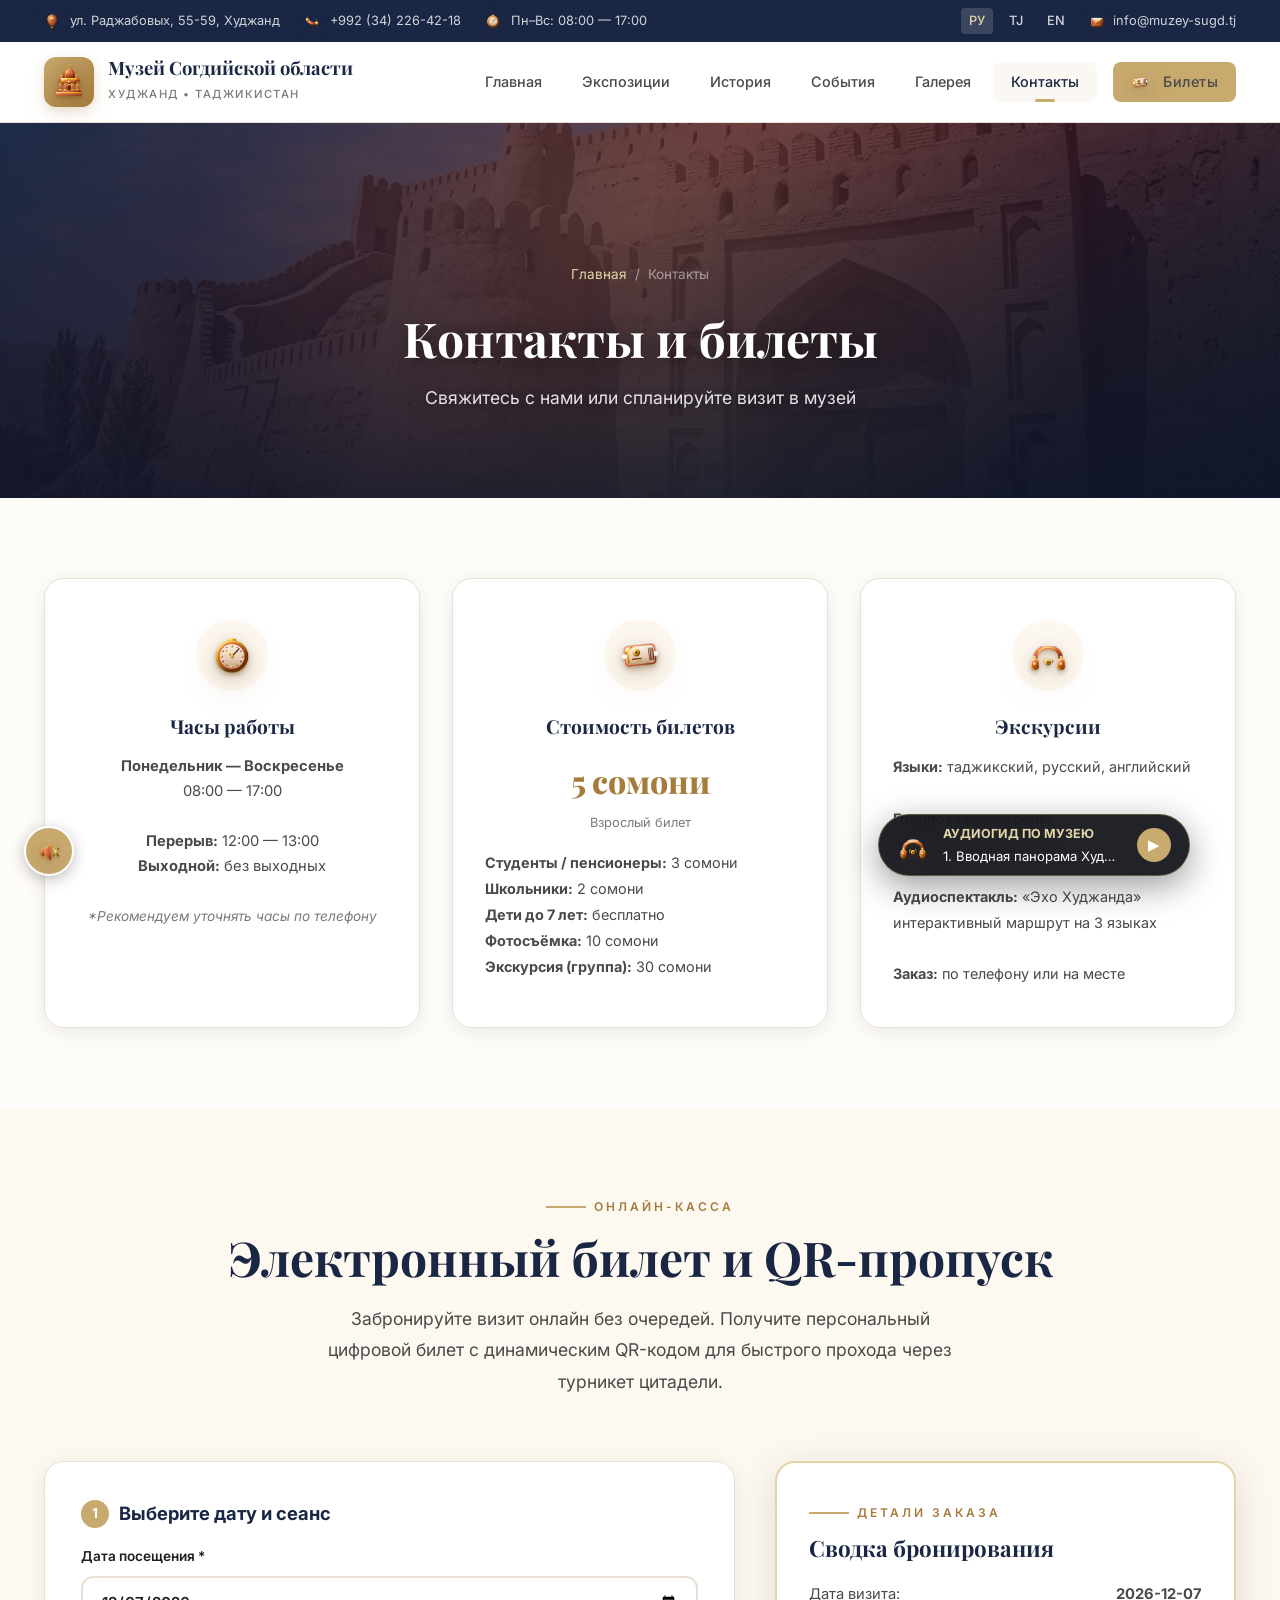
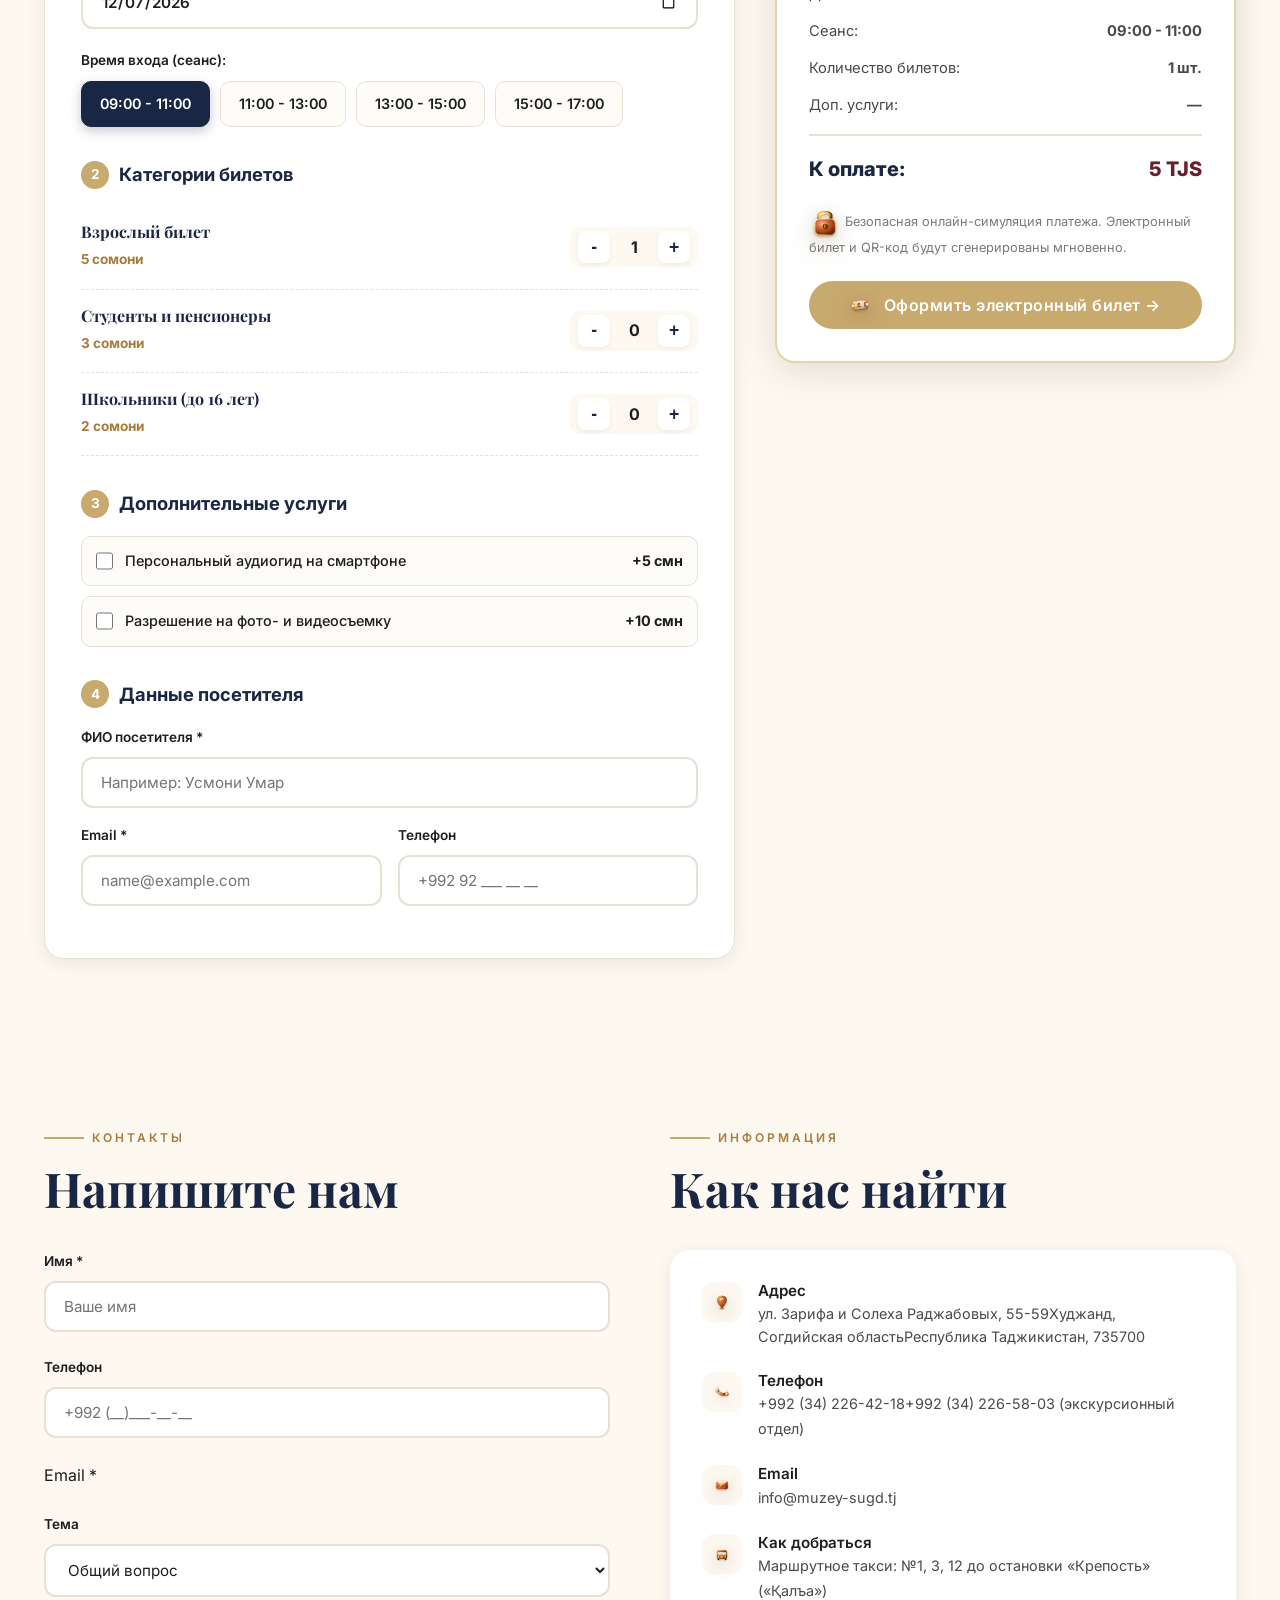
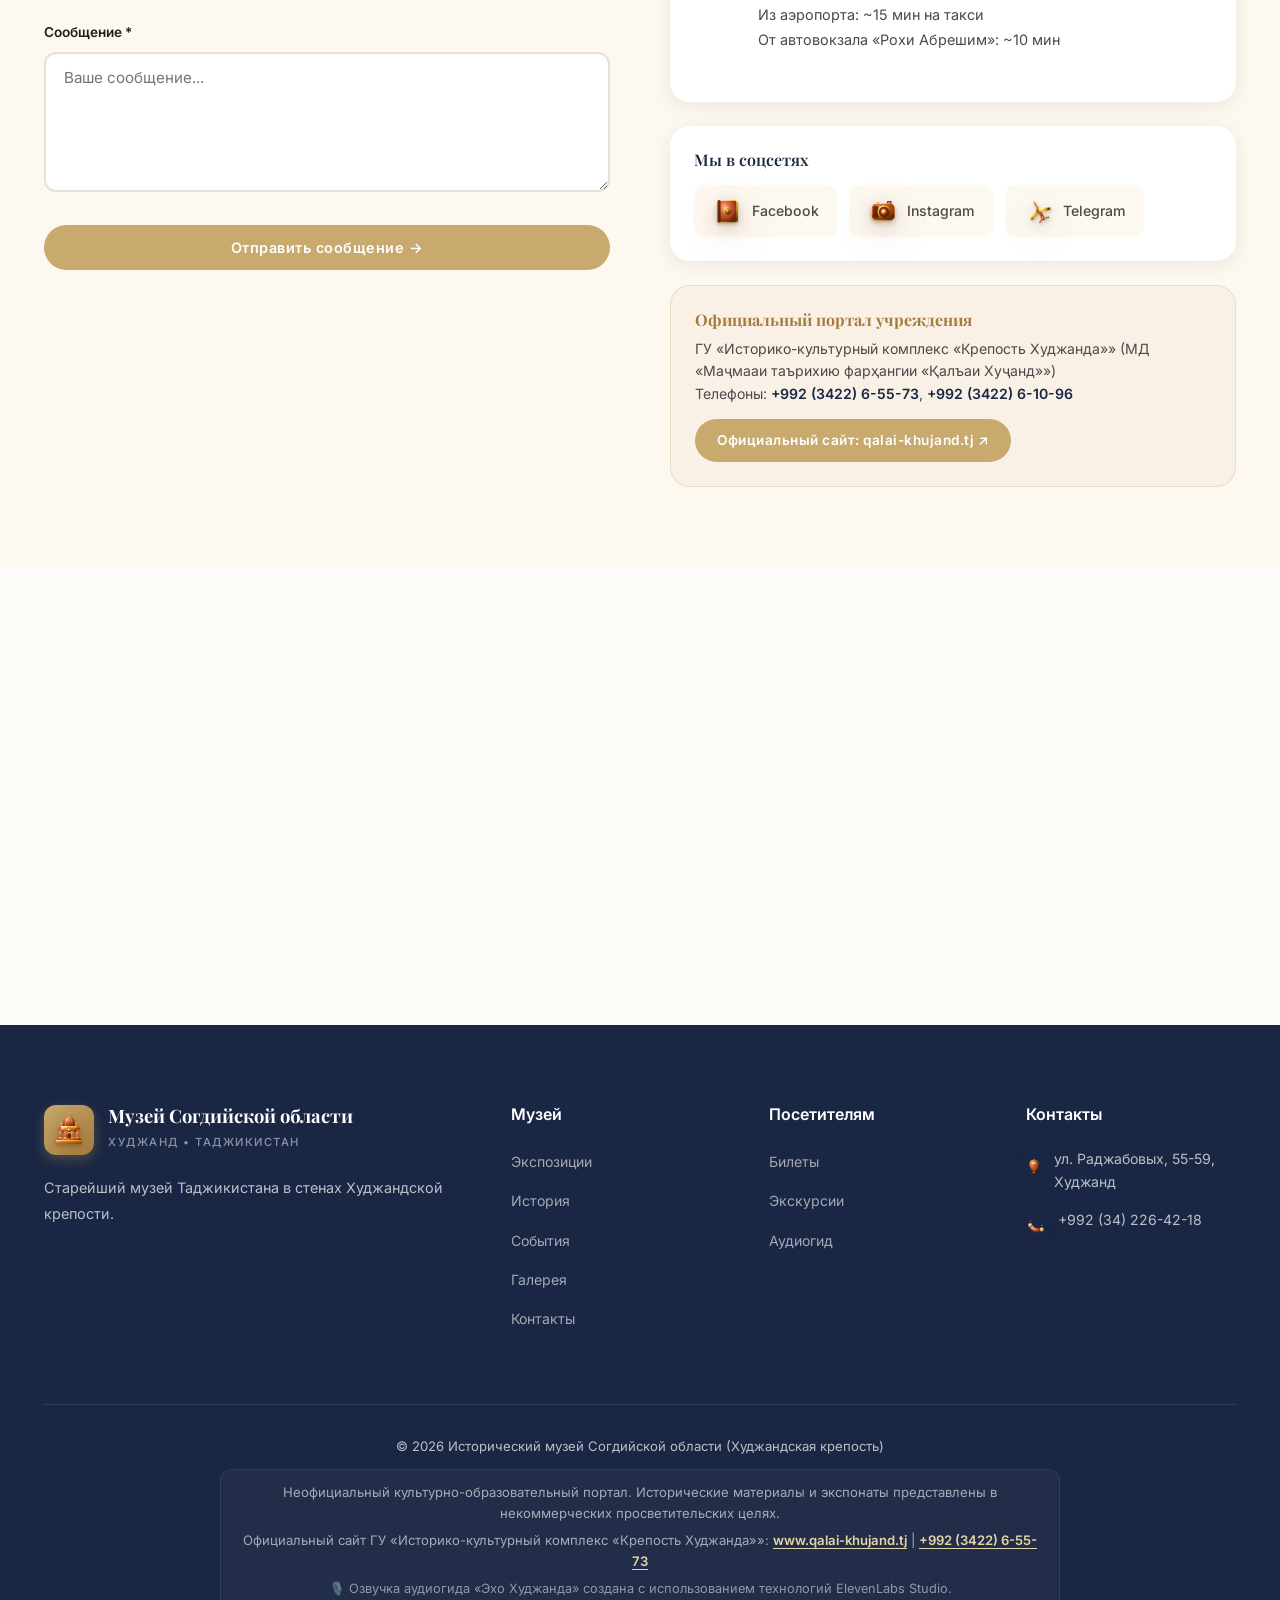
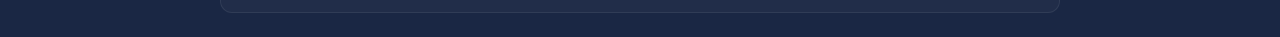
==== pages/contacts.html @ 47278e6c "feat: optimize mobile performance (LCP/INP/CLS), complete technical SEO checklist, and configure cac" ====
<!DOCTYPE html>

<html lang="ru">
<head>
<meta charset="utf-8"/>
<meta content="width=device-width, initial-scale=1.0" name="viewport"/>
<title>Контакты, режим работы и билеты — Исторический музей в Худжанде</title>
<meta content="Адрес (ул. Раджабовых, 55-59), график работы (ежедневно 08:00–17:00), стоимость входных билетов от 5 сомони и онлайн-бронирование экскурсий в Исторический музей в Худжанде." name="description"/>
<meta name="robots" content="index, follow, max-image-preview:large, max-snippet:-1, max-video-preview:-1"/>
<meta name="theme-color" content="#1A2744"/>

<!-- Canonical & Language -->
<link rel="canonical" href="https://khujand-museum.com/pages/contacts.html"/>
<link rel="alternate" hreflang="x-default" href="https://khujand-museum.com/pages/contacts.html"/>
<link rel="alternate" hreflang="ru" href="https://khujand-museum.com/pages/contacts.html"/>

<!-- Open Graph / Facebook -->
<meta property="og:type" content="article"/>
<meta property="og:site_name" content="Исторический музей Согдийской области"/>
<meta property="og:title" content="Контакты и билеты — Музей в Худжанде"/>
<meta property="og:description" content="Адрес, режим работы и покупка билетов в Исторический музей Согдийской области."/>
<meta property="og:url" content="https://khujand-museum.com/pages/contacts.html"/>
<meta property="og:image" content="https://khujand-museum.com/images/fortress/museum-entrance-facade.webp"/>
<meta property="og:locale" content="ru_RU"/>

<!-- Twitter Card -->
<meta name="twitter:card" content="summary_large_image"/>
<meta name="twitter:title" content="Контакты и билеты — Музей в Худжанде"/>
<meta name="twitter:description" content="Адрес, режим работы и покупка билетов в Исторический музей Согдийской области."/>
<meta name="twitter:image" content="https://khujand-museum.com/images/fortress/museum-entrance-facade.webp"/>

<!-- Favicon & Styles -->
<link href="../favicon.png" rel="icon" type="image/png"/>
<link rel="preconnect" href="https://fonts.googleapis.com"/>
<link crossorigin="" href="https://fonts.gstatic.com" rel="preconnect"/>
<link rel="stylesheet" href="https://fonts.googleapis.com/css2?family=Playfair+Display:ital,wght@0,400;0,600;0,700;0,800;1,400&family=Inter:wght@300;400;500;600;700&family=Noto+Serif:ital,wght@0,400;0,700;1,400&display=swap"/>
<link href="../css/style.css?v=2.3" rel="stylesheet"/>
</head>
<body data-page="contacts">
<div id="preloader">
<div class="preloader-spinner"><img src="../images/icons/icon-museum-3d.webp" class="clay-icon-3d" alt="Музей" width="48" height="48"></div>
</div>
<!-- ===== TOP BAR ===== -->
<div class="top-bar">
<div class="container">
<div class="top-bar-left">
<span><img src="../images/icons/icon-pin-3d.webp" class="clay-icon-3d" alt="Адрес" width="16" height="16"> <span data-i18n="top.address">ул. Раджабовых, 55-59, Худжанд</span></span>
<span><img src="../images/icons/icon-phone-3d.webp" class="clay-icon-3d" alt="Телефон" width="16" height="16"> <a href="tel:+992342264218"><span data-i18n="top.phone">+992 (34) 226-42-18</span></a></span>
<span><img src="../images/icons/icon-clock-3d.webp" class="clay-icon-3d" alt="Режим работы" width="16" height="16"> <span data-i18n="top.hours">Пн–Вс: 08:00 — 17:00</span></span>
</div>
<div class="top-bar-right">
<div class="lang-switch">
<a class="active" data-lang="ru" href="#">РУ</a>
<a data-lang="tj" href="#">TJ</a>
<a data-lang="en" href="#">EN</a>
</div>
<a href="mailto:info@muzey-sugd.tj"><img src="../images/icons/icon-email-3d.webp" class="clay-icon-3d" alt="Email" width="16" height="16"> <span data-i18n="top.email">info@muzey-sugd.tj</span></a>
</div>
</div>
</div>
<!-- ===== HEADER ===== -->
<header class="header" id="header">
<div class="container">
<a class="logo" href="../index.html">
<div class="logo-icon"><img src="../images/icons/icon-museum-3d.webp" class="clay-icon-3d" alt="Музей" width="36" height="36"></div>
<div class="logo-text">
<h2 data-i18n="logo.title">Музей Согдийской области</h2>
<span data-i18n="logo.sub">Худжанд • Таджикистан</span>
</div>
</a>
<nav class="nav-links" id="navLinks">
<a data-i18n="nav.home" href="../index.html">Главная</a>
<a data-i18n="nav.expositions" href="expositions.html">Экспозиции</a>
<a data-i18n="nav.history" href="history.html">История</a>
<a data-i18n="nav.events" href="events.html">События</a>
<a data-i18n="nav.gallery" href="gallery.html">Галерея</a>
<a class="active" data-i18n="nav.contacts" href="contacts.html">Контакты</a>
<a class="btn btn-primary nav-ticket" href="#ticket-booking"><img src="../images/icons/icon-ticket-3d.webp" class="clay-icon-3d" alt="Билеты" width="18" height="18"> <span data-i18n="nav.tickets">Билеты</span></a>
</nav>
<button aria-label="Меню" class="hamburger" id="hamburger">
<span></span>
<span></span>
<span></span>
</button>
</div>
</header>
<!-- PAGE HERO -->
<section class="page-hero">
<div class="container">
<div class="breadcrumbs">
<a data-i18n="nav.home" href="../index.html">Главная</a>
<span>/</span>
<span data-i18n="nav.contacts">Контакты</span>
</div>
<h1 data-i18n="page.contacts_title">Контакты и билеты</h1>
<p data-i18n="page.contacts_sub">Свяжитесь с нами или спланируйте визит в музей</p>
</div>
</section>
<!-- VISIT INFO -->
<section class="visit" style="padding: 80px 0;">
<div class="container">
<div class="visit-grid" style="margin-top: 0;">
<div class="visit-card reveal">
<div class="visit-card-icon"><img src="../images/icons/icon-clock-3d.webp" class="clay-icon-3d" alt="Часы работы" width="40" height="40"></div>
<h3 data-i18n="contacts.hours_title">Часы работы</h3>
<p>
<strong data-i18n="common.days_mon_sun">Понедельник — Воскресенье</strong><br/>
          08:00 — 17:00<br/><br/>
<strong data-i18n="common.break_label">Перерыв:</strong> 12:00 — 13:00<br/>
<strong data-i18n="common.dayoff_label">Выходной:</strong> без выходных<br/><br/>
<em data-i18n="contacts.note_call" style="color: var(--text-light); font-size: 0.85rem;">*Рекомендуем уточнять часы по телефону</em>
</p>
</div>
<div class="visit-card reveal">
<div class="visit-card-icon"><img src="../images/icons/icon-ticket-3d.webp" class="clay-icon-3d" alt="Билеты" width="40" height="40"></div>
<h3 data-i18n="contacts.tickets_title">Стоимость билетов</h3>
<div class="price" data-i18n="common.price_5tjs">5 сомони</div>
<p class="price-note" data-i18n="common.adult_ticket">Взрослый билет</p>
<p style="margin-top: 16px; text-align: left; font-size: 0.9rem; line-height: 1.8;">
<strong data-i18n="contacts.label_students">Студенты / пенсионеры:</strong> 3 сомони<br/>
<strong data-i18n="contacts.label_pupils">Школьники:</strong> 2 сомони<br/>
<strong data-i18n="contacts.label_under7">Дети до 7 лет:</strong> бесплатно<br/>
<strong data-i18n="contacts.label_photo">Фотосъёмка:</strong> 10 сомони<br/>
<strong data-i18n="contacts.label_grouptour">Экскурсия (группа):</strong> 30 сомони
        </p>
</div>
<div class="visit-card reveal">
<div class="visit-card-icon"><img src="../images/icons/icon-audioguide-3d.webp" class="clay-icon-3d" alt="Экскурсии" width="40" height="40"></div>
<h3 data-i18n="contacts.tours_title">Экскурсии</h3>
<p style="text-align: left; font-size: 0.9rem; line-height: 1.8;">
<strong data-i18n="contacts.label_languages">Языки:</strong> таджикский, русский, английский<br/><br/>
<strong data-i18n="contacts.label_groupsize">Групповая экскурсия:</strong><br/>до 25 человек, ~60 мин<br/><br/>
<strong data-i18n="common.audioshow_label">Аудиоспектакль:</strong> «Эхо Худжанда»<br/>интерактивный маршрут на 3 языках<br/><br/>
<strong data-i18n="contacts.label_booking">Заказ:</strong> по телефону или на месте
        </p>
</div>
</div>
</div>
</section>

<!-- ===== ONLINE TICKET BOOKING & DYNAMIC QR GENERATOR ===== -->
<section class="ticket-booking-section" id="ticket-booking">
<div class="container">
  <div class="exhibitions-header reveal">
    <div class="section-label" data-i18n="ticket.booking_label">Онлайн-касса</div>
    <h2 class="section-title" data-i18n="ticket.booking_title">Электронный билет и QR-пропуск</h2>
    <p class="section-subtitle" data-i18n="ticket.booking_subtitle">
      Забронируйте визит онлайн без очередей. Получите персональный цифровой билет с динамическим QR-кодом для быстрого прохода через турникет цитадели.
    </p>
  </div>

  <div class="ticket-booking-grid">
    <div class="booking-card reveal-left">
      <form id="ticketBookingForm">
        <!-- Step 1: Date & Time -->
        <div class="booking-step-title">
          <span class="booking-step-num">1</span>
          <span data-i18n="ticket.step1_title">Выберите дату и сеанс</span>
        </div>
        <div class="form-group" style="margin-bottom: 20px;">
          <label data-i18n="ticket.date_label">Дата посещения *</label>
          <input type="date" id="ticketDateInput" required style="font-weight: 600;">
        </div>
        <label data-i18n="ticket.slot_label" style="display:block; font-size:0.85rem; font-weight:600; margin-bottom:8px;">Время входа (сеанс):</label>
        <div class="slot-chips" id="timeSlotChips">
          <div class="slot-chip active" data-slot="09:00 - 11:00">09:00 - 11:00</div>
          <div class="slot-chip" data-slot="11:00 - 13:00">11:00 - 13:00</div>
          <div class="slot-chip" data-slot="13:00 - 15:00">13:00 - 15:00</div>
          <div class="slot-chip" data-slot="15:00 - 17:00">15:00 - 17:00</div>
        </div>

        <!-- Step 2: Tickets Count -->
        <div class="booking-step-title" style="margin-top: 32px;">
          <span class="booking-step-num">2</span>
          <span data-i18n="ticket.step2_title">Категории билетов</span>
        </div>
        <div class="ticket-category-item">
          <div class="ticket-cat-info">
            <h4 data-i18n="ticket.cat_adult">Взрослый билет</h4>
            <span data-i18n="common.price_5tjs">5 сомони</span>
          </div>
          <div class="counter-box">
            <button type="button" class="counter-btn" data-type="adult" data-op="dec">-</button>
            <span class="counter-val" id="countAdult">1</span>
            <button type="button" class="counter-btn" data-type="adult" data-op="inc">+</button>
          </div>
        </div>

        <div class="ticket-category-item">
          <div class="ticket-cat-info">
            <h4 data-i18n="ticket.cat_student">Студенты и пенсионеры</h4>
            <span>3 сомони</span>
          </div>
          <div class="counter-box">
            <button type="button" class="counter-btn" data-type="student" data-op="dec">-</button>
            <span class="counter-val" id="countStudent">0</span>
            <button type="button" class="counter-btn" data-type="student" data-op="inc">+</button>
          </div>
        </div>

        <div class="ticket-category-item">
          <div class="ticket-cat-info">
            <h4 data-i18n="ticket.cat_child">Школьники (до 16 лет)</h4>
            <span>2 сомони</span>
          </div>
          <div class="counter-box">
            <button type="button" class="counter-btn" data-type="child" data-op="dec">-</button>
            <span class="counter-val" id="countChild">0</span>
            <button type="button" class="counter-btn" data-type="child" data-op="inc">+</button>
          </div>
        </div>

        <!-- Step 3: Add-ons -->
        <div class="booking-step-title" style="margin-top: 32px;">
          <span class="booking-step-num">3</span>
          <span data-i18n="ticket.step3_title">Дополнительные услуги</span>
        </div>
        <label class="addon-item">
          <input type="checkbox" id="addonAudio">
          <span class="addon-label">
            <span data-i18n="ticket.addon_audio">Персональный аудиогид на смартфоне</span>
            <strong>+5 смн</strong>
          </span>
        </label>
        <label class="addon-item">
          <input type="checkbox" id="addonPhoto">
          <span class="addon-label">
            <span data-i18n="ticket.addon_photo">Разрешение на фото- и видеосъемку</span>
            <strong>+10 смн</strong>
          </span>
        </label>

        <!-- Step 4: Contact info -->
        <div class="booking-step-title" style="margin-top: 32px;">
          <span class="booking-step-num">4</span>
          <span data-i18n="ticket.step4_title">Данные посетителя</span>
        </div>
        <div class="form-group" style="margin-bottom: 16px;">
          <label data-i18n="ticket.name_label">ФИО посетителя *</label>
          <input type="text" id="ticketBuyerName" required placeholder="Например: Усмони Умар">
        </div>
        <div style="display: grid; grid-template-columns: 1fr 1fr; gap: 16px;">
          <div class="form-group" style="margin-bottom: 16px;">
            <label>Email *</label>
            <input type="email" id="ticketBuyerEmail" required placeholder="name@example.com">
          </div>
          <div class="form-group" style="margin-bottom: 16px;">
            <label data-i18n="contacts.form_phone">Телефон *</label>
            <input type="tel" id="ticketBuyerPhone" required placeholder="+992 92 ___ __ __">
          </div>
        </div>
      </form>
    </div>

    <!-- Summary Box -->
    <div class="booking-summary-card reveal-right">
      <div class="section-label" data-i18n="ticket.summary_badge">Детали заказа</div>
      <h3 style="font-size: 1.4rem; margin-bottom: 20px; color: var(--deep-blue);" data-i18n="ticket.summary_title">Сводка бронирования</h3>
      
      <div class="summary-row">
        <span data-i18n="ticket.summary_date">Дата визита:</span>
        <strong id="sumDate">Сегодня</strong>
      </div>
      <div class="summary-row">
        <span data-i18n="ticket.summary_slot">Сеанс:</span>
        <strong id="sumSlot">09:00 - 11:00</strong>
      </div>
      <div class="summary-row">
        <span data-i18n="ticket.summary_tickets">Количество билетов:</span>
        <strong id="sumCount">1 шт.</strong>
      </div>
      <div class="summary-row">
        <span data-i18n="ticket.summary_addons">Доп. услуги:</span>
        <strong id="sumAddons">—</strong>
      </div>

      <div class="summary-total">
        <span data-i18n="ticket.summary_total">К оплате:</span>
        <span class="total-amount" id="sumTotalAmount">5 TJS</span>
      </div>

      <p style="font-size: 0.8rem; color: var(--text-light); margin: 20px 0 24px; line-height: 1.5;">
        <img src="../images/icons/icon-lock-3d.webp" class="clay-icon-3d" alt="Безопасность" width="16" height="16"> <span data-i18n="ticket.security_note">Безопасная онлайн-симуляция платежа. Электронный билет и QR-код будут сгенерированы мгновенно.</span>
      </p>

      <button type="submit" form="ticketBookingForm" class="btn btn-primary" style="width: 100%; justify-content: center; font-size: 1rem;">
        <img src="../images/icons/icon-ticket-3d.webp" class="clay-icon-3d" alt="Билет" width="20" height="20"> <span data-i18n="ticket.btn_checkout">Оформить электронный билет →</span>
      </button>
    </div>
  </div>
</div>
</section>

<!-- CONTACT FORM + INFO -->
<section class="contact-section" style="background: var(--cream); padding: 80px 0;">
<div class="container">
<div class="contact-grid">
<div class="reveal-left">
<div class="section-label" data-i18n="contacts.label">Обратная связь</div>
<h2 class="section-title" data-i18n="contacts.write_us" style="margin-bottom: 32px;">Напишите нам</h2>
<form>
<div class="form-group">
<label data-i18n="contacts.form_name">Имя *</label>
<input placeholder="Ваше имя" required="" type="text"/>
</div>
<div class="form-group">
<label data-i18n="contacts.form_phone">Телефон</label>
<input placeholder="+992 (__)___-__-__" type="tel"/>
</div>
<div class="form-group" data-i18n="contacts.form_email">
<label data-i18n="contacts.form_email">Email *</label>
<input placeholder="email@example.com" required="" type="email"/>
</div>
<div class="form-group">
<label data-i18n="contacts.form_subject">Тема</label>
<select>
<option data-i18n="contacts.opt_general">Общий вопрос</option>
<option data-i18n="contacts.opt_tour">Заказ экскурсии</option>
<option data-i18n="contacts.opt_school">Школьная группа</option>
<option data-i18n="contacts.opt_coop">Сотрудничество</option>
<option data-i18n="contacts.opt_media">Пресса и СМИ</option>
<option data-i18n="contacts.opt_other">Другое</option>
</select>
</div>
<div class="form-group">
<label data-i18n="contacts.form_message">Сообщение *</label>
<textarea placeholder="Ваше сообщение..." required=""></textarea>
</div>
<button class="btn btn-primary" data-i18n="contacts.send_btn_arrow" style="width: 100%; justify-content: center;" type="submit">Отправить сообщение →</button>
</form>
</div>
<div class="reveal-right">
<div class="section-label" data-i18n="contacts.info_label">Информация</div>
<h2 class="section-title" data-i18n="contacts.find_us_title" style="margin-bottom: 32px;">Как нас найти</h2>
<div style="background: #fff; border-radius: var(--radius-lg); padding: 32px; box-shadow: var(--shadow-soft); margin-bottom: 24px;">
<div class="map-overlay-item" style="display: flex; gap: 16px; align-items: flex-start;">
<div class="icon" style="background: var(--cream); padding: 12px; border-radius: 12px; display: flex; align-items: center; justify-content: center;"><img src="../images/icons/icon-pin-3d.webp" class="clay-icon-3d" alt="Адрес" width="28" height="28"></div>
<div>
<h4 data-i18n="contacts.address_hdr" style="font-size: 0.95rem; font-weight: 600;">Адрес</h4>
<p data-i18n="contacts.address_full" style="font-size: 0.9rem; color: var(--text-medium); line-height: 1.6;">ул. Зарифа и Солеха Раджабовых, 55-59<br/>Худжанд, Согдийская область<br/>Республика Таджикистан, 735700</p>
</div>
</div>
<div class="map-overlay-item" style="display: flex; gap: 16px; align-items: flex-start; margin-top: 24px;">
<div class="icon" style="background: var(--cream); padding: 12px; border-radius: 12px; display: flex; align-items: center; justify-content: center;"><img src="../images/icons/icon-phone-3d.webp" class="clay-icon-3d" alt="Телефон" width="28" height="28"></div>
<div>
<h4 data-i18n="contacts.phone_hdr" style="font-size: 0.95rem; font-weight: 600;">Телефон</h4>
<p data-i18n="contacts.phone_full" style="font-size: 0.9rem; color: var(--text-medium);">+992 (34) 226-42-18<br/>+992 (34) 226-58-03 (экскурсионный отдел)</p>
</div>
</div>
<div class="map-overlay-item" style="display: flex; gap: 16px; align-items: flex-start; margin-top: 24px;">
<div class="icon" style="background: var(--cream); padding: 12px; border-radius: 12px; display: flex; align-items: center; justify-content: center;"><img src="../images/icons/icon-email-3d.webp" class="clay-icon-3d" alt="Email" width="28" height="28"></div>
<div>
<h4 style="font-size: 0.95rem; font-weight: 600;">Email</h4>
<p style="font-size: 0.9rem; color: var(--text-medium);">info@muzey-sugd.tj</p>
</div>
</div>
<div class="map-overlay-item" style="display: flex; gap: 16px; align-items: flex-start; margin-top: 24px;">
<div class="icon" style="background: var(--cream); padding: 12px; border-radius: 12px; display: flex; align-items: center; justify-content: center;"><img src="../images/icons/icon-bus-3d.webp" class="clay-icon-3d" alt="Транспорт" width="28" height="28"></div>
<div>
<h4 data-i18n="contacts.transport_hdr" style="font-size: 0.95rem; font-weight: 600;">Как добраться</h4>
<p data-i18n="contacts.transport_full" style="font-size: 0.9rem; color: var(--text-medium);">
                Маршрутное такси: №1, 3, 12 до остановки «Крепость» («Қалъа»)<br/>
                Из аэропорта: ~15 мин на такси<br/>
                С ж/д вокзала: ~10 мин на такси
              </p>
</div>
</div>
</div>
<div style="background: #fff; border-radius: var(--radius-lg); padding: 24px; box-shadow: var(--shadow-soft);">
<h4 data-i18n="contacts.social_hdr" style="font-size: 1rem; font-weight: 600; margin-bottom: 16px; color: var(--deep-blue);">Мы в соцсетях</h4>
<div style="display: flex; gap: 12px; flex-wrap: wrap;">
<a href="#" style="display: flex; align-items: center; gap: 8px; padding: 10px 18px; background: var(--cream); border-radius: 10px; font-size: 0.88rem; font-weight: 500; color: var(--text-medium);"><img src="../images/icons/icon-book-3d.webp" class="clay-icon-3d" alt="Facebook" width="20" height="20"> <span>Facebook</span></a>
<a href="#" style="display: flex; align-items: center; gap: 8px; padding: 10px 18px; background: var(--cream); border-radius: 10px; font-size: 0.88rem; font-weight: 500; color: var(--text-medium);"><img src="../images/icons/icon-camera-3d.webp" class="clay-icon-3d" alt="Instagram" width="20" height="20"> <span>Instagram</span></a>
<a href="#" style="display: flex; align-items: center; gap: 8px; padding: 10px 18px; background: var(--cream); border-radius: 10px; font-size: 0.88rem; font-weight: 500; color: var(--text-medium);"><img src="../images/icons/icon-plane-3d.webp" class="clay-icon-3d" alt="Telegram" width="20" height="20"> <span>Telegram</span></a>
</div>
</div>
<div style="background: rgba(200, 169, 110, 0.08); border: 1px solid rgba(200, 169, 110, 0.28); border-radius: var(--radius-lg); padding: 24px; margin-top: 24px;">
<h4 style="font-size: 1rem; font-weight: 700; color: var(--gold-dark); margin-bottom: 8px;">Официальный портал учреждения</h4>
<p style="font-size: 0.88rem; color: var(--text-medium); line-height: 1.6; margin-bottom: 14px;">
  ГУ «Историко-культурный комплекс «Крепость Худжанда»» (МД «Маҷмааи таърихию фарҳангии «Қалъаи Хуҷанд»»)<br/>
  Телефоны: <a href="tel:+992342265573" style="color: var(--deep-blue); font-weight: 600;">+992 (3422) 6-55-73</a>, <a href="tel:+992342261096" style="color: var(--deep-blue); font-weight: 600;">+992 (3422) 6-10-96</a>
</p>
<a href="http://www.qalai-khujand.tj/" target="_blank" rel="noopener noreferrer" class="btn btn-primary" style="padding: 10px 22px; font-size: 0.85rem;">Официальный сайт: qalai-khujand.tj ↗</a>
</div>
</div>
</div>
</div>
</section>
<!-- MAP -->
<section class="map-section">
<iframe allowfullscreen="" loading="lazy" src="https://www.google.com/maps/embed?pb=!1m18!1m12!1m3!1d3056.5!2d69.6189!3d40.2826!2m3!1f0!2f0!3f0!3m2!1i1024!2i768!4f13.1!3m3!1m2!1s0x0%3A0x0!2zNDDCsDE2JzU3LjQiTiA2OcKwMzcnMDguMCJF!5e0!3m2!1sru!2s!4v1" style="width: 100%; height: 450px; border: 0;" title="Карта музея"></iframe>
</section>
<!-- ===== FOOTER ===== -->
<footer class="footer">
<div class="container">
<div class="footer-grid">
<div class="footer-about">
<a class="logo" href="../index.html">
<div class="logo-icon"><img src="../images/icons/icon-museum-3d.webp" class="clay-icon-3d" alt="Музей" width="36" height="36"></div>
<div class="logo-text">
<h2 data-i18n="logo.title">Музей Согдийской области</h2>
<span data-i18n="logo.sub">Худжанд • Таджикистан</span>
</div>
</a>
<p data-i18n="footer.desc">Старейший музей Таджикистана в стенах Худжандской крепости.</p>
</div>
<div>
<h4 data-i18n="footer.museum">Музей</h4>
<ul class="footer-links">
<li><a data-i18n="nav.expositions" href="expositions.html">Экспозиции</a></li>
<li><a data-i18n="nav.history" href="history.html">История</a></li>
<li><a data-i18n="nav.events" href="events.html">События</a></li>
<li><a data-i18n="nav.gallery" href="gallery.html">Галерея</a></li>
<li><a data-i18n="nav.contacts" href="contacts.html">Контакты</a></li>
</ul>
</div>
<div>
<h4 data-i18n="footer.visitors">Посетителям</h4>
<ul class="footer-links">
<li><a data-i18n="nav.tickets" href="#ticket-booking">Билеты онлайн</a></li>
<li><a data-i18n="common.tours_heading" href="contacts.html">Экскурсии</a></li>
<li><a data-i18n="common.audioguide_btn" href="contacts.html">Аудиогид</a></li>
</ul>
</div>
<div>
<h4 data-i18n="footer.contacts">Контакты</h4>
<div class="footer-contact-item"><div class="icon"><img src="../images/icons/icon-pin-3d.webp" class="clay-icon-3d" alt="Адрес" width="18" height="18"></div><p data-i18n="top.address">ул. Раджабовых, 55-59, Худжанд</p></div>
<div class="footer-contact-item"><div class="icon"><img src="../images/icons/icon-phone-3d.webp" class="clay-icon-3d" alt="Телефон" width="18" height="18"></div><p>+992 (34) 226-42-18</p></div>
</div>
</div>
<div class="footer-bottom">
<p data-i18n="footer.copyright">© 2026 Исторический музей Согдийской области (Худжандская крепость)</p>
<div class="footer-disclaimer-box">
  <p><span data-i18n="footer.disclaimer">Неофициальный культурно-образовательный портал. Исторические материалы и экспонаты представлены в некоммерческих просветительских целях.</span></p>
  <p><span data-i18n="footer.official_entity">Официальный сайт ГУ «Историко-культурный комплекс «Крепость Худжанда»»:</span> <a href="http://www.qalai-khujand.tj/" target="_blank" rel="noopener noreferrer" class="footer-official-link">www.qalai-khujand.tj</a> | <a href="tel:+992342265573" class="footer-official-link">+992 (3422) 6-55-73</a></p>
  <p><span style="font-size:0.8rem; opacity:0.85;">🎙️ Озвучка аудиогида «Эхо Худжанда» создана с использованием технологий ElevenLabs Studio.</span></p>
</div>
</div>
</div>
</footer>
<button aria-label="Наверх" class="back-to-top" id="backToTop">↑</button>
<button aria-label="Включить фоновую музыку" id="audioToggle" title="Фоновая музыка">
<span id="audioIcon"><img src="../images/icons/icon-audio-off-3d.webp" class="clay-icon-3d" alt="Звук" width="22" height="22"></span>
</button>
<audio id="bgMusic" loop="" preload="none">
<source src="../audio/ambient.mp3" type="audio/mpeg"/>
<source src="https://cdn.pixabay.com/download/audio/2022/01/18/audio_d0a13f69d2.mp3?filename=ambient-piano-amp-strings-10711.mp3" type="audio/mpeg"/>
</audio>

<!-- ===== TICKET PASS MODAL (VINTAGE DIGITAL PASS) ===== -->
<div class="ticket-modal-backdrop" id="ticketModal">
  <div class="ticket-pass">
    <div class="ticket-pass-header">
      <button class="ticket-pass-close" id="closeTicketModal" aria-label="Закрыть">✕</button>
      <div style="font-size: 1.8rem; margin-bottom: 6px;"><img src="../images/icons/icon-museum-3d.webp" class="clay-icon-3d" alt="Музей" width="40" height="40"></div>
      <h3 data-i18n="modal.pass_title">ЭЛЕКТРОННЫЙ ПРОПУСК В МУЗЕЙ</h3>
      <p data-i18n="modal.pass_sub">Исторический музей Согдийской области • Худжанд</p>
    </div>
    <div class="ticket-pass-body">
      <div class="ticket-meta-grid">
        <div class="ticket-meta-item">
          <label data-i18n="modal.holder">Посетитель</label>
          <span id="passBuyer">Усмони Умар</span>
        </div>
        <div class="ticket-meta-item">
          <label data-i18n="modal.date_slot">Дата и сеанс</label>
          <span id="passDateSlot">12.10.2026 • 09:00</span>
        </div>
        <div class="ticket-meta-item">
          <label data-i18n="modal.visitors">Категория</label>
          <span id="passCategories">Взрослый (1 шт.)</span>
        </div>
        <div class="ticket-meta-item">
          <label data-i18n="modal.total_paid">Статус / Оплата</label>
          <span style="color: #2e7d32;" id="passStatus">ОПЛАЧЕНО • 5 TJS</span>
        </div>
      </div>

      <div class="ticket-qr-center">
        <canvas id="ticketQrCanvas" width="160" height="160"></canvas>
        <div class="ticket-code-id" id="passCodeId">KS-2026-7842</div>
        <span style="font-size: 0.75rem; color: var(--text-light); margin-top: 4px;" data-i18n="modal.qr_instruction">Поднесите QR-код к сканеру на турникете крепости</span>
      </div>

      <div class="ticket-pass-actions">
        <button type="button" class="btn btn-outline" id="printTicketBtn"><img src="../images/icons/icon-print-3d.webp" class="clay-icon-3d" alt="Печать" width="16" height="16"> <span data-i18n="modal.btn_print">Распечатать билет</span></button>
        <button type="button" class="btn btn-primary" id="saveTicketBtn" data-i18n="modal.btn_ok">Готово</button>
      </div>
    </div>
  </div>
</div>

<script defer="" src="../js/main.js?v=2.2"></script>
<script defer src="../js/animations.js?v=2.2"></script>
</body>
</html>
---- css/style.css ----
:root{--gold:#C8A96E;--gold-light:#E4D5A7;--gold-dark:#A67C3D;--burgundy:#6B1D2A;--burgundy-light:#8B2F42;--deep-blue:#1A2744;--deep-blue-light:#2A3D66;--cream:#FDF8F0;--warm-white:#FEFCF9;--text-dark:#1E1E1E;--text-medium:#4A4A4A;--text-light:#7A7A7A;--border-light:#E8E0D4;--shadow-soft:0 4px 20px rgba(0,0,0,0.08);--shadow-medium:0 8px 40px rgba(0,0,0,0.12);--shadow-strong:0 16px 60px rgba(0,0,0,0.18);--radius:12px;--radius-lg:20px;--transition:0.4s cubic-bezier(0.25,0.8,0.25,1);}*,*::before,*::after{margin:0;padding:0;box-sizing:border-box;}html{scroll-behavior:smooth;font-size:16px;}body{font-family:'Inter',-apple-system,BlinkMacSystemFont,sans-serif;color:var(--text-dark);background:var(--warm-white);line-height:1.7;overflow-x:hidden;-webkit-font-smoothing:antialiased;}img{max-width:100%;height:auto;display:block;}a{text-decoration:none;color:inherit;transition:var(--transition);}ul{list-style:none;}h1,h2,h3,h4,h5{font-family:'Playfair Display','Georgia',serif;font-weight:700;line-height:1.2;color:var(--deep-blue);}.container{width:100%;max-width:1240px;margin:0 auto;padding:0 24px;}.section-label{display:inline-flex;align-items:center;gap:8px;font-size:0.75rem;font-weight:600;letter-spacing:3px;text-transform:uppercase;color:var(--gold-dark);margin-bottom:12px;}.section-label::before{content:'';width:40px;height:2px;background:var(--gold);}.section-title{font-size:clamp(2rem,4vw,3rem);margin-bottom:16px;}.section-subtitle{font-size:1.1rem;color:var(--text-medium);max-width:640px;line-height:1.8;}.btn{display:inline-flex;align-items:center;gap:10px;padding:14px 32px;border-radius:50px;font-family:'Inter',sans-serif;font-size:0.9rem;font-weight:600;letter-spacing:0.5px;cursor:pointer;border:none;transition:var(--transition);position:relative;overflow:hidden;}.btn-primary{background:var(--gold);color:#fff;}.btn-primary:hover{background:var(--gold-dark);transform:translateY(-2px);box-shadow:0 8px 25px rgba(200,169,110,0.4);}.btn-outline{background:transparent;color:var(--deep-blue);border:2px solid var(--deep-blue);}.btn-outline:hover{background:var(--deep-blue);color:#fff;transform:translateY(-2px);}.btn-white{background:#fff;color:var(--deep-blue);}.btn-white:hover{background:var(--cream);transform:translateY(-2px);box-shadow:var(--shadow-medium);}.top-bar{background:var(--deep-blue);color:rgba(255,255,255,0.8);padding:8px 0;font-size:0.8rem;}.top-bar .container{display:flex;justify-content:space-between;align-items:center;flex-wrap:wrap;gap:8px;}.top-bar a{color:rgba(255,255,255,0.8);}.top-bar a:hover{color:var(--gold-light);}.top-bar-left{display:flex;gap:24px;align-items:center;}.top-bar-left span{display:flex;align-items:center;gap:6px;}.top-bar-right{display:flex;gap:16px;align-items:center;}.lang-switch{display:flex;gap:8px;}.lang-switch a{padding:2px 8px;border-radius:4px;font-weight:500;}.lang-switch a.active{background:rgba(255,255,255,0.15);color:var(--gold-light);}.header{background:rgba(255,255,255,0.97);backdrop-filter:blur(20px);-webkit-backdrop-filter:blur(20px);position:sticky;top:0;z-index:1000;border-bottom:1px solid var(--border-light);transition:var(--transition);}.header.scrolled{box-shadow:var(--shadow-soft);}.header .container{display:flex;justify-content:space-between;align-items:center;height:80px;}.logo{display:flex;align-items:center;gap:14px;}.logo-icon{width:50px;height:50px;background:linear-gradient(135deg,var(--gold),var(--gold-dark));border-radius:12px;display:flex;align-items:center;justify-content:center;font-size:1.6rem;color:#fff;box-shadow:0 4px 12px rgba(200,169,110,0.3);}.logo-text h2{font-size:1.15rem;color:var(--deep-blue);line-height:1.2;font-weight:700;}.logo-text span{font-size:0.7rem;color:var(--text-light);letter-spacing:1.5px;text-transform:uppercase;font-weight:500;}.nav-links{display:flex;align-items:center;gap:4px;}.nav-links a{padding:8px 18px;font-size:0.9rem;font-weight:500;color:var(--text-medium);border-radius:8px;position:relative;}.nav-links a:hover,.nav-links a.active{color:var(--deep-blue);background:rgba(200,169,110,0.08);}.nav-links a.active::after{content:'';position:absolute;bottom:0;left:50%;transform:translateX(-50%);width:20px;height:3px;background:var(--gold);border-radius:3px;}.nav-ticket{margin-left:12px;}.hamburger{display:none;flex-direction:column;gap:5px;cursor:pointer;padding:8px;background:none;border:none;}.hamburger span{width:24px;height:2.5px;background:var(--deep-blue);border-radius:2px;transition:var(--transition);}.hero{position:relative;min-height:92vh;display:flex;align-items:center;overflow:hidden;background:var(--deep-blue);}.hero-bg{position:absolute;inset:0;background:linear-gradient(135deg,rgba(26,39,68,0.85) 0%,rgba(107,29,42,0.6) 100%),url('../images/fortress/citadel-gates.webp') center/cover no-repeat;background-attachment:fixed;}.hero-pattern{position:absolute;inset:0;background-image:url("data:image/svg+xml,%3Csvg width='60' height='60' viewBox='0 0 60 60' xmlns='http://www.w3.org/2000/svg'%3E%3Cg fill='none' fill-rule='evenodd'%3E%3Cg fill='%23C8A96E' fill-opacity='0.05'%3E%3Cpath d='M36 34v-4h-2v4h-4v2h4v4h2v-4h4v-2h-4zm0-30V0h-2v4h-4v2h4v4h2V6h4V4h-4zM6 34v-4H4v4H0v2h4v4h2v-4h4v-2H6zM6 4V0H4v4H0v2h4v4h2V6h4V4H6z'/%3E%3C/g%3E%3C/g%3E%3C/svg%3E");opacity:0.6;}.hero .container{position:relative;z-index:2;display:grid;grid-template-columns:1fr 1fr;gap:60px;align-items:center;padding-top:40px;padding-bottom:40px;}.hero-content{color:#fff;}.hero-badge{display:inline-flex;align-items:center;gap:8px;background:rgba(200,169,110,0.15);border:1px solid rgba(200,169,110,0.3);padding:8px 20px;border-radius:50px;font-size:0.8rem;font-weight:500;color:var(--gold-light);margin-bottom:28px;backdrop-filter:blur(10px);}.hero-badge::before{content:'';width:8px;height:8px;background:var(--gold);border-radius:50%;animation:pulse 2s infinite;}@keyframes pulse{0%,100%{opacity:1;transform:scale(1);}50%{opacity:0.5;transform:scale(1.5);}}.hero h1{font-size:clamp(2.5rem,5vw,4rem);color:#fff;margin-bottom:24px;line-height:1.15;}.hero h1 .accent{color:var(--gold-light);font-style:italic;}.hero-desc{font-size:1.1rem;line-height:1.8;color:rgba(255,255,255,0.8);margin-bottom:40px;max-width:520px;}.hero-buttons{display:flex;gap:16px;flex-wrap:wrap;}.hero-stats{display:flex;gap:40px;margin-top:48px;padding-top:32px;border-top:1px solid rgba(255,255,255,0.15);}.hero-stat h3{font-size:2.2rem;color:var(--gold-light);font-weight:800;}.hero-stat p{font-size:0.85rem;color:rgba(255,255,255,0.6);margin-top:4px;}.hero-visual{position:relative;}.hero-card{background:rgba(255,255,255,0.07);backdrop-filter:blur(20px);border:1px solid rgba(255,255,255,0.12);border-radius:var(--radius-lg);padding:32px;color:#fff;}.hero-card-img{width:100%;height:300px;border-radius:var(--radius);overflow:hidden;margin-bottom:24px;position:relative;background:var(--dark-navy);}.hero-card-label{position:absolute;bottom:16px;left:16px;background:var(--gold);color:#fff;padding:6px 16px;border-radius:50px;font-size:0.78rem;font-weight:600;}.hero-card h3{font-size:1.3rem;color:#fff;margin-bottom:8px;}.hero-card p{font-size:0.9rem;color:rgba(255,255,255,0.65);line-height:1.6;}.hero-card-meta{display:flex;gap:20px;margin-top:20px;padding-top:16px;border-top:1px solid rgba(255,255,255,0.1);}.hero-card-meta span{font-size:0.8rem;color:rgba(255,255,255,0.5);display:flex;align-items:center;gap:6px;}.about{padding:120px 0;background:var(--warm-white);}.about .container{display:grid;grid-template-columns:1fr 1fr;gap:80px;align-items:center;}.about-images{position:relative;height:500px;}.about-img-main{width:75%;height:400px;border-radius:var(--radius-lg);overflow:hidden;box-shadow:var(--shadow-strong);position:relative;z-index:2;background-color:var(--dark-navy);background-position:center;background-size:cover;background-repeat:no-repeat;}.about-img-secondary{width:55%;height:280px;border-radius:var(--radius-lg);overflow:hidden;position:absolute;right:0;bottom:0;z-index:3;border:6px solid var(--warm-white);box-shadow:var(--shadow-medium);background-color:var(--dark-navy);background-position:center;background-size:cover;background-repeat:no-repeat;}.about-year{position:absolute;top:-20px;right:60px;width:100px;height:100px;background:var(--gold);border-radius:50%;display:flex;flex-direction:column;align-items:center;justify-content:center;z-index:4;box-shadow:0 8px 24px rgba(200,169,110,0.4);}.about-year span:first-child{font-family:'Playfair Display',serif;font-size:0.65rem;color:rgba(255,255,255,0.8);text-transform:uppercase;letter-spacing:1px;}.about-year span:last-child{font-family:'Playfair Display',serif;font-size:1.6rem;font-weight:800;color:#fff;}.about-content .section-title{margin-bottom:24px;}.about-text{color:var(--text-medium);margin-bottom:24px;font-size:1rem;line-height:1.85;}.about-features{display:grid;grid-template-columns:1fr 1fr;gap:20px;margin-top:36px;}.about-feature{display:flex;align-items:flex-start;gap:14px;padding:16px;border-radius:var(--radius);background:var(--cream);transition:var(--transition);}.about-feature:hover{box-shadow:var(--shadow-soft);transform:translateY(-2px);}.about-feature-icon{width:44px;height:44px;min-width:44px;background:linear-gradient(135deg,var(--gold),var(--gold-dark));border-radius:10px;display:flex;align-items:center;justify-content:center;font-size:1.2rem;}.about-feature h4{font-family:'Inter',sans-serif;font-size:0.9rem;font-weight:600;margin-bottom:4px;color:var(--deep-blue);}.about-feature p{font-size:0.8rem;color:var(--text-light);line-height:1.5;}.exhibitions{padding:120px 0;background:var(--cream);}.exhibitions-header{text-align:center;margin-bottom:64px;}.exhibitions-header .section-subtitle{margin:0 auto;}.exhibitions-grid{display:grid;grid-template-columns:repeat(3,1fr);gap:32px;}.exhibit-card{background:#fff;border-radius:var(--radius-lg);overflow:hidden;box-shadow:var(--shadow-soft);transition:var(--transition);position:relative;}.exhibit-card:hover{transform:translateY(-8px);box-shadow:var(--shadow-strong);}.exhibit-card-img{height:260px;position:relative;overflow:hidden;}.exhibit-card-img img,.exhibit-card-img .placeholder-img{width:100%;height:100%;object-fit:cover;transition:transform 0.6s ease;}.exhibit-card:hover .exhibit-card-img img,.exhibit-card:hover .exhibit-card-img .placeholder-img{transform:scale(1.08);}.exhibit-card-badge{position:absolute;top:16px;left:16px;background:var(--burgundy);color:#fff;padding:4px 14px;border-radius:50px;font-size:0.72rem;font-weight:600;text-transform:uppercase;letter-spacing:1px;}.exhibit-card-content{padding:28px;}.exhibit-card-era{font-size:0.75rem;color:var(--gold-dark);font-weight:600;letter-spacing:1px;text-transform:uppercase;margin-bottom:8px;}.exhibit-card h3{font-size:1.25rem;margin-bottom:12px;transition:var(--transition);}.exhibit-card:hover h3{color:var(--burgundy);}.exhibit-card p{font-size:0.9rem;color:var(--text-medium);line-height:1.7;margin-bottom:20px;}.exhibit-card-footer{display:flex;justify-content:space-between;align-items:center;padding-top:16px;border-top:1px solid var(--border-light);}.exhibit-card-items{font-size:0.8rem;color:var(--text-light);}.exhibit-card-link{font-size:0.85rem;font-weight:600;color:var(--gold-dark);display:flex;align-items:center;gap:6px;}.exhibit-card-link:hover{color:var(--burgundy);gap:10px;}.highlight{padding:120px 0;background:var(--deep-blue);position:relative;overflow:hidden;}.highlight::before{content:'';position:absolute;top:-50%;right:-20%;width:600px;height:600px;background:radial-gradient(circle,rgba(200,169,110,0.1) 0%,transparent 70%);border-radius:50%;}.highlight .container{position:relative;z-index:2;display:grid;grid-template-columns:1fr 1fr;gap:80px;align-items:center;}.highlight-content{color:#fff;}.highlight-content .section-label{color:var(--gold-light);}.highlight-content .section-label::before{background:var(--gold-light);}.highlight-content .section-title{color:#fff;margin-bottom:24px;}.highlight-text{color:rgba(255,255,255,0.75);font-size:1.05rem;line-height:1.85;margin-bottom:16px;}.highlight-list{margin:32px 0;}.highlight-list li{display:flex;align-items:center;gap:12px;padding:10px 0;color:rgba(255,255,255,0.8);font-size:0.95rem;}.highlight-list li::before{content:'◆';color:var(--gold);font-size:0.65rem;}.highlight-image{position:relative;}.highlight-image-main{width:100%;height:480px;border-radius:var(--radius-lg);overflow:hidden;box-shadow:0 20px 60px rgba(0,0,0,0.4);background-color:var(--dark-navy);background-position:center;background-size:cover;background-repeat:no-repeat;}.highlight-float-card{position:absolute;bottom:-30px;left:-30px;background:var(--gold);color:#fff;padding:28px;border-radius:var(--radius);box-shadow:0 12px 40px rgba(200,169,110,0.4);max-width:220px;}.highlight-float-card h4{color:#fff;font-size:2.5rem;margin-bottom:4px;}.highlight-float-card p{font-size:0.85rem;opacity:0.9;}.timeline-section{padding:120px 0;background:var(--warm-white);}.timeline-header{text-align:center;margin-bottom:80px;}.timeline-header .section-subtitle{margin:0 auto;}.timeline{position:relative;max-width:900px;margin:0 auto;}.timeline::before{content:'';position:absolute;left:50%;transform:translateX(-50%);width:3px;height:100%;background:linear-gradient(to bottom,var(--gold-light),var(--gold),var(--burgundy));border-radius:3px;}.timeline-item{display:flex;justify-content:flex-end;padding:20px 0;width:50%;position:relative;}.timeline-item:nth-child(odd){align-self:flex-start;justify-content:flex-end;padding-right:50px;}.timeline-item:nth-child(even){align-self:flex-end;margin-left:50%;padding-left:50px;justify-content:flex-start;}.timeline-item::after{content:'';position:absolute;top:32px;width:16px;height:16px;background:var(--gold);border:4px solid var(--warm-white);border-radius:50%;z-index:2;box-shadow:0 0 0 4px rgba(200,169,110,0.2);}.timeline-item:nth-child(odd)::after{right:-8px;}.timeline-item:nth-child(even)::after{left:-8px;}.timeline-card{background:#fff;padding:28px;border-radius:var(--radius);box-shadow:var(--shadow-soft);transition:var(--transition);position:relative;}.timeline-card:hover{box-shadow:var(--shadow-medium);transform:translateY(-4px);}.timeline-date{display:inline-block;background:linear-gradient(135deg,var(--gold),var(--gold-dark));color:#fff;padding:4px 14px;border-radius:50px;font-size:0.78rem;font-weight:700;margin-bottom:12px;}.timeline-card h3{font-size:1.1rem;margin-bottom:8px;}.timeline-card p{font-size:0.88rem;color:var(--text-medium);line-height:1.7;}.gallery-preview{padding:120px 0;background:var(--cream);}.gallery-preview-header{display:flex;justify-content:space-between;align-items:flex-end;margin-bottom:48px;}.gallery-grid{display:grid;grid-template-columns:repeat(4,1fr);grid-template-rows:280px 280px;gap:16px;}.gallery-item{border-radius:var(--radius);overflow:hidden;position:relative;cursor:pointer;}.gallery-item::after{content:'';position:absolute;inset:0;background:linear-gradient(to top,rgba(26,39,68,0.7) 0%,transparent 60%);opacity:0;transition:var(--transition);}.gallery-item:hover::after{opacity:1;}.gallery-item .placeholder-img{width:100%;height:100%;object-fit:cover;transition:transform 0.6s ease;}.gallery-item:hover .placeholder-img{transform:scale(1.1);}.gallery-item:nth-child(1){grid-column:span 2;grid-row:span 2;}.gallery-item-caption{position:absolute;bottom:16px;left:16px;right:16px;z-index:2;color:#fff;opacity:0;transform:translateY(10px);transition:var(--transition);}.gallery-item:hover .gallery-item-caption{opacity:1;transform:translateY(0);}.gallery-item-caption h4{font-size:1rem;color:#fff;margin-bottom:4px;}.gallery-item-caption p{font-size:0.8rem;color:rgba(255,255,255,0.7);}.museum-img{width:100%;height:100%;object-fit:cover;display:block;transition:transform 0.6s ease;}.placeholder-img{display:flex;align-items:center;justify-content:center;font-size:3rem;color:rgba(255,255,255,0.4);background-size:cover;background-position:center;}.visit{padding:120px 0;background:var(--warm-white);}.visit-grid{display:grid;grid-template-columns:1fr 1fr 1fr;gap:32px;margin-top:48px;}.visit-card{background:#fff;border-radius:var(--radius-lg);padding:40px 32px;box-shadow:var(--shadow-soft);text-align:center;transition:var(--transition);border:1px solid var(--border-light);}.visit-card:hover{transform:translateY(-6px);box-shadow:var(--shadow-medium);border-color:var(--gold-light);}.visit-card-icon{width:72px;height:72px;background:var(--cream);border-radius:50%;display:flex;align-items:center;justify-content:center;margin:0 auto 24px;font-size:2rem;transition:var(--transition);}.visit-card:hover .visit-card-icon{background:linear-gradient(135deg,var(--gold),var(--gold-dark));transform:scale(1.1);}.visit-card h3{font-size:1.2rem;margin-bottom:16px;}.visit-card p{font-size:0.92rem;color:var(--text-medium);line-height:1.7;}.visit-card .price{font-family:'Playfair Display',serif;font-size:2rem;font-weight:800;color:var(--gold-dark);margin:16px 0 4px;}.visit-card .price-note{font-size:0.8rem;color:var(--text-light);}.map-section{position:relative;}.map-section iframe{width:100%;height:450px;border:none;filter:grayscale(30%) contrast(1.05);}.map-overlay{position:absolute;top:50%;left:10%;transform:translateY(-50%);background:#fff;padding:40px;border-radius:var(--radius-lg);box-shadow:var(--shadow-strong);max-width:380px;z-index:5;}.map-overlay h3{font-size:1.4rem;margin-bottom:20px;}.map-overlay-item{display:flex;align-items:flex-start;gap:14px;margin-bottom:18px;}.map-overlay-item .icon{width:40px;height:40px;min-width:40px;background:var(--cream);border-radius:10px;display:flex;align-items:center;justify-content:center;font-size:1.1rem;}.map-overlay-item h4{font-family:'Inter',sans-serif;font-size:0.85rem;font-weight:600;color:var(--text-dark);margin-bottom:2px;}.map-overlay-item p{font-size:0.82rem;color:var(--text-light);}.cta{padding:100px 0;background:linear-gradient(135deg,var(--burgundy) 0%,var(--deep-blue) 100%);text-align:center;position:relative;overflow:hidden;}.cta::before{content:'';position:absolute;inset:0;background-image:url("data:image/svg+xml,%3Csvg width='40' height='40' viewBox='0 0 40 40' xmlns='http://www.w3.org/2000/svg'%3E%3Cg fill='%23C8A96E' fill-opacity='0.06' fill-rule='evenodd'%3E%3Cpath d='M0 38.59l2.83-2.83 1.41 1.41L1.41 40H0v-1.41zM0 1.4l2.83 2.83 1.41-1.41L1.41 0H0v1.41zM38.59 40l-2.83-2.83 1.41-1.41L40 38.59V40h-1.41zM40 1.41l-2.83 2.83-1.41-1.41L38.59 0H40v1.41zM20 18.6l2.83-2.83 1.41 1.41L21.41 20l2.83 2.83-1.41 1.41L20 21.41l-2.83 2.83-1.41-1.41L18.59 20l-2.83-2.83 1.41-1.41L20 18.59z'/%3E%3C/g%3E%3C/svg%3E");}.cta .container{position:relative;z-index:2;}.cta h2{font-size:clamp(2rem,4vw,3rem);color:#fff;margin-bottom:16px;}.cta p{font-size:1.1rem;color:rgba(255,255,255,0.75);margin-bottom:40px;max-width:560px;margin-left:auto;margin-right:auto;}.cta-buttons{display:flex;gap:16px;justify-content:center;flex-wrap:wrap;}.footer{background:var(--deep-blue);color:rgba(255,255,255,0.7);padding:80px 0 0;}.footer-grid{display:grid;grid-template-columns:2fr 1fr 1fr 1fr;gap:48px;margin-bottom:60px;}.footer-about .logo{margin-bottom:20px;}.footer-about .logo-text h2{color:#fff;}.footer-about .logo-text span{color:rgba(255,255,255,0.5);}.footer-about p{font-size:0.9rem;line-height:1.8;margin-bottom:24px;}.footer-socials{display:flex;gap:12px;}.footer-social{width:40px;height:40px;background:rgba(255,255,255,0.08);border-radius:10px;display:flex;align-items:center;justify-content:center;font-size:1rem;transition:var(--transition);}.footer-social:hover{background:var(--gold);color:#fff;transform:translateY(-3px);}.footer h4{color:#fff;font-family:'Inter',sans-serif;font-size:1rem;font-weight:600;margin-bottom:24px;}.footer-links li{margin-bottom:12px;}.footer-links a{font-size:0.88rem;color:rgba(255,255,255,0.6);transition:var(--transition);}.footer-links a:hover{color:var(--gold-light);padding-left:6px;}.footer-contact-item{display:flex;align-items:flex-start;gap:12px;margin-bottom:16px;}.footer-contact-item .icon{color:var(--gold);font-size:1rem;margin-top:3px;}.footer-contact-item p{font-size:0.88rem;line-height:1.6;}.footer-bottom{border-top:1px solid rgba(255,255,255,0.08);padding:24px 0;display:flex;justify-content:space-between;align-items:center;flex-wrap:wrap;gap:16px;}.footer-bottom p{font-size:0.82rem;}.footer-bottom-links{display:flex;gap:24px;}.footer-bottom-links a{font-size:0.82rem;color:rgba(255,255,255,0.5);}.footer-bottom-links a:hover{color:var(--gold-light);}.reveal{opacity:0;transform:translateY(40px);transition:opacity 0.8s ease,transform 0.8s ease;}.reveal.active{opacity:1;transform:translateY(0);}.reveal-left{opacity:0;transform:translateX(-40px);transition:opacity 0.8s ease,transform 0.8s ease;}.reveal-left.active{opacity:1;transform:translateX(0);}.reveal-right{opacity:0;transform:translateX(40px);transition:opacity 0.8s ease,transform 0.8s ease;}.reveal-right.active{opacity:1;transform:translateX(0);}@media (max-width:1024px){.hero .container{grid-template-columns:1fr;gap:40px;}.hero-visual{max-width:500px;}.about .container{grid-template-columns:1fr;gap:48px;}.about-images{height:400px;max-width:500px;}.exhibitions-grid{grid-template-columns:repeat(2,1fr);}.highlight .container{grid-template-columns:1fr;gap:48px;}.gallery-grid{grid-template-columns:repeat(2,1fr);grid-template-rows:auto;}.gallery-item:nth-child(1){grid-column:span 2;}.visit-grid{grid-template-columns:1fr 1fr;}.footer-grid{grid-template-columns:1fr 1fr;}}@media (max-width:768px){.top-bar{display:none;}.header .container{height:70px;}.nav-links{position:fixed;top:70px;left:0;right:0;bottom:0;background:rgba(255,255,255,0.98);backdrop-filter:blur(20px);flex-direction:column;padding:40px 24px;gap:8px;transform:translateX(100%);transition:var(--transition);z-index:999;}.nav-links.open{transform:translateX(0);}.nav-links a{font-size:1.1rem;padding:14px 20px;width:100%;text-align:center;}.hamburger{display:flex;}.hamburger.active span:nth-child(1){transform:rotate(45deg) translate(5px,5px);}.hamburger.active span:nth-child(2){opacity:0;}.hamburger.active span:nth-child(3){transform:rotate(-45deg) translate(5px,-5px);}.hero{min-height:auto;padding:80px 0;}.hero-stats{gap:24px;flex-wrap:wrap;}.hero-stat h3{font-size:1.6rem;}.exhibitions-grid{grid-template-columns:1fr;}.gallery-grid{grid-template-columns:1fr;}.gallery-item:nth-child(1){grid-column:span 1;grid-row:span 1;}.gallery-item{height:250px;}.visit-grid{grid-template-columns:1fr;}.about-features{grid-template-columns:1fr;}.timeline-item,.timeline-item:nth-child(odd),.timeline-item:nth-child(even){width:100%;margin-left:0;padding-left:50px;padding-right:0;justify-content:flex-start;}.timeline::before{left:10px;transform:none;}.timeline-item::after,.timeline-item:nth-child(odd)::after,.timeline-item:nth-child(even)::after{left:2px;right:auto;}.map-overlay{position:relative;top:auto;left:auto;transform:none;max-width:100%;margin:-40px 24px 0;z-index:5;}.footer-grid{grid-template-columns:1fr;gap:36px;}.footer-bottom{flex-direction:column;text-align:center;}.gallery-preview-header{flex-direction:column;align-items:flex-start;gap:20px;}}.page-hero{padding:140px 0 80px;background:linear-gradient(135deg,var(--deep-blue) 0%,var(--burgundy) 100%);text-align:center;color:#fff;position:relative;overflow:hidden;}.page-hero::before{content:'';position:absolute;inset:0;background-image:url("data:image/svg+xml,%3Csvg width='60' height='60' viewBox='0 0 60 60' xmlns='http://www.w3.org/2000/svg'%3E%3Cg fill='none' fill-rule='evenodd'%3E%3Cg fill='%23C8A96E' fill-opacity='0.06'%3E%3Cpath d='M36 34v-4h-2v4h-4v2h4v4h2v-4h4v-2h-4zm0-30V0h-2v4h-4v2h4v4h2V6h4V4h-4zM6 34v-4H4v4H0v2h4v4h2v-4h4v-2H6zM6 4V0H4v4H0v2h4v4h2V6h4V4H6z'/%3E%3C/g%3E%3C/g%3E%3C/svg%3E");}.page-hero .container{position:relative;z-index:2;}.page-hero h1{color:#fff;font-size:clamp(2rem,4vw,3rem);margin-bottom:16px;}.page-hero p{font-size:1.1rem;color:rgba(255,255,255,0.75);max-width:600px;margin:0 auto;}.breadcrumbs{display:flex;gap:8px;justify-content:center;margin-bottom:24px;font-size:0.85rem;color:rgba(255,255,255,0.5);}.breadcrumbs a{color:var(--gold-light);}.events-list{padding:80px 0;}.event-item{display:grid;grid-template-columns:200px 1fr;gap:40px;padding:40px 0;border-bottom:1px solid var(--border-light);align-items:center;transition:var(--transition);}.event-item:hover{padding-left:16px;background:var(--cream);border-radius:var(--radius);}.event-date-block{text-align:center;padding:24px;background:var(--cream);border-radius:var(--radius);border:1px solid var(--border-light);}.event-date-block .day{font-family:'Playfair Display',serif;font-size:2.5rem;font-weight:800;color:var(--gold-dark);line-height:1;}.event-date-block .month{font-size:0.85rem;font-weight:600;color:var(--text-medium);text-transform:uppercase;letter-spacing:1px;}.event-date-block .time{font-size:0.8rem;color:var(--text-light);margin-top:8px;}.event-info h3{font-size:1.3rem;margin-bottom:8px;}.event-info p{color:var(--text-medium);line-height:1.7;margin-bottom:12px;}.event-tag{display:inline-block;padding:4px 14px;border-radius:50px;font-size:0.75rem;font-weight:600;background:rgba(200,169,110,0.12);color:var(--gold-dark);}.contact-section{padding:80px 0;}.contact-grid{display:grid;grid-template-columns:1fr 1fr;gap:60px;}.form-group{margin-bottom:24px;}.form-group label{display:block;font-size:0.85rem;font-weight:600;color:var(--text-dark);margin-bottom:8px;}.form-group input,.form-group textarea,.form-group select{width:100%;padding:14px 18px;border:2px solid var(--border-light);border-radius:var(--radius);font-family:'Inter',sans-serif;font-size:0.95rem;color:var(--text-dark);background:#fff;transition:var(--transition);}.form-group input:focus,.form-group textarea:focus,.form-group select:focus{outline:none;border-color:var(--gold);box-shadow:0 0 0 4px rgba(200,169,110,0.12);}.form-group textarea{height:140px;resize:vertical;}.back-to-top{position:fixed;bottom:32px;right:32px;width:48px;height:48px;background:var(--gold);color:#fff;border:none;border-radius:50%;font-size:1.2rem;cursor:pointer;box-shadow:0 4px 16px rgba(200,169,110,0.4);opacity:0;visibility:hidden;transition:var(--transition);z-index:999;display:flex;align-items:center;justify-content:center;}.back-to-top.visible{opacity:1;visibility:visible;}.back-to-top:hover{background:var(--gold-dark);transform:translateY(-4px);}@keyframes fadeInUp{from{opacity:0;transform:translateY(30px);}to{opacity:1;transform:translateY(0);}}@keyframes float{0%,100%{transform:translateY(0);}50%{transform:translateY(-12px);}}.float-animation{animation:float 4s ease-in-out infinite;}@keyframes spin{100%{transform:rotate(360deg);}}.fade-in{animation:fadeIn 1s forwards;opacity:0;}@keyframes fadeIn{to{opacity:1;}}.responsive-grid{display:grid;grid-template-columns:repeat(auto-fit,minmax(300px,1fr));gap:20px;}.gallery-item{transition:transform 0.3s;}.gallery-item:hover{transform:scale(1.05);}.typing-effect{overflow:hidden;white-space:nowrap;border-right:.15em solid orange;margin:0 auto;animation:typing 2s steps(40,end),blink-caret .75s step-end infinite;}@keyframes typing{from{width:0}to{width:100%}}@keyframes blink-caret{from,to{border-color:transparent}50%{border-color:orange;}}#audioToggle:hover{transform:scale(1.1);}.full-gallery-item{transition:opacity 0.3s ease,transform 0.3s ease;}


/* ===== PRELOADER ===== */
#preloader {
  position: fixed;
  top: 0;
  left: 0;
  width: 100%;
  height: 100%;
  background: var(--cream, #FDF8F0);
  z-index: 10000;
  display: flex;
  align-items: center;
  justify-content: center;
  transition: opacity 0.5s ease, visibility 0.5s ease;
}
.preloader-spinner {
  font-size: 3.2rem;
  display: inline-block;
  animation: spin 1s linear infinite;
}
@keyframes spin {
  100% { transform: rotate(360deg); }
}

/* ===== AUDIO TOGGLE ===== */
#audioToggle {
  position: fixed;
  bottom: 24px;
  left: 24px;
  width: 50px;
  height: 50px;
  border-radius: 50%;
  background: var(--gold);
  border: 2px solid #fff;
  box-shadow: 0 4px 15px rgba(0, 0, 0, 0.25);
  cursor: pointer;
  z-index: 9999;
  display: flex;
  align-items: center;
  justify-content: center;
  font-size: 1.4rem;
  color: #fff;
  transition: var(--transition);
  outline: none;
}
#audioToggle:hover {
  background: var(--gold-dark);
  transform: scale(1.1);
  box-shadow: 0 8px 25px rgba(200, 169, 110, 0.5);
}

/* ===== EXPOSITIONS RESPONSIVE CARDS ===== */
.exhibit-card.responsive-card {
  display: grid;
  grid-template-columns: 1fr;
  background: #fff;
  border-radius: var(--radius-lg);
  overflow: hidden;
  box-shadow: var(--shadow-soft);
  margin-bottom: 40px;
  transition: var(--transition);
}
.exhibit-card.responsive-card:hover {
  transform: translateY(-6px);
  box-shadow: var(--shadow-strong);
}
.exhibit-card.responsive-card .exhibit-card-img {
  height: 320px;
  position: relative;
  overflow: hidden;
}
.exhibit-card.responsive-card .exhibit-card-img img {
  width: 100%;
  height: 100%;
  object-fit: cover;
  transition: transform 0.6s ease;
}
.exhibit-card.responsive-card:hover .exhibit-card-img img {
  transform: scale(1.06);
}
.exhibit-card.responsive-card .exhibit-card-content {
  padding: 36px;
  display: flex;
  flex-direction: column;
  justify-content: center;
}
@media (min-width: 900px) {
  .exhibit-card.responsive-card {
    grid-template-columns: 420px 1fr;
    min-height: 360px;
  }
  .exhibit-card.responsive-card .exhibit-card-img {
    height: 100%;
    min-height: 360px;
  }
  .exhibit-card.responsive-card:nth-child(even) {
    grid-template-columns: 1fr 420px;
  }
  .exhibit-card.responsive-card:nth-child(even) .exhibit-card-img {
    order: 2;
  }
  .exhibit-card.responsive-card:nth-child(even) .exhibit-card-content {
    order: 1;
  }
}
@media (max-width: 899px) {
  .exhibit-card.responsive-card {
    grid-template-columns: 1fr;
  }
  .exhibit-card.responsive-card .exhibit-card-img {
    order: 1 !important;
    height: 260px;
  }
  .exhibit-card.responsive-card .exhibit-card-content {
    order: 2 !important;
    padding: 24px;
  }
}

/* ===== TYPING EFFECT & ANIMATIONS ===== */
.typing-effect {
  display: inline-block;
  max-width: 100%;
  overflow: hidden;
  white-space: nowrap;
  vertical-align: bottom;
  border-right: 2px solid var(--gold);
  animation: typing 2.2s steps(35, end), blink-caret 0.75s step-end infinite;
}
@keyframes typing {
  from { max-width: 0; }
  to { max-width: 100%; }
}
@keyframes blink-caret {
  from, to { border-color: transparent; }
  50% { border-color: var(--gold); }
}
@media (max-width: 767px) {
  .typing-effect {
    white-space: normal;
    border-right: none;
    animation: none;
  }
}
.full-gallery-item {
  transition: opacity 0.3s ease, transform 0.3s ease;
}

.hero-card-img{aspect-ratio:1264/848;position:relative;overflow:hidden;background:var(--deep-blue);}.hero-card-img img,.hero-card-img picture img{width:100%;height:100%;object-fit:cover;display:block;}

/* ===== EXPOSITIONS LIST ===== */
.expositions-list {
  display: flex;
  flex-direction: column;
  gap: 40px;
  width: 100%;
}


/* ==========================================================================
   DIGITAL MUSEUM MODERNIZATION (2026 ENHANCEMENTS)
   Online Tickets, Dynamic QR-Pass, Facet Search, Deep Zoom, Timeline & Audio
   ========================================================================== */

/* ===== TOUR BANNER (HOME) ===== */
.tour-banner-section {
  padding: 60px 0;
  background: linear-gradient(135deg, #0B0E14 0%, #1A2744 100%);
  position: relative;
  overflow: hidden;
}
.tour-banner-card {
  background: rgba(255, 255, 255, 0.05);
  border: 1px solid rgba(197, 160, 89, 0.35);
  border-radius: var(--radius-lg);
  padding: 48px;
  display: flex;
  justify-content: space-between;
  align-items: center;
  gap: 32px;
  backdrop-filter: blur(16px);
  position: relative;
}
.tour-banner-card::before {
  content: '';
  position: absolute;
  top: -50%;
  left: -20%;
  width: 400px;
  height: 400px;
  background: radial-gradient(circle, rgba(197, 160, 89, 0.15) 0%, transparent 70%);
  pointer-events: none;
}
.tour-banner-info h2 {
  color: #FFFFFF;
  font-size: clamp(1.8rem, 3vw, 2.4rem);
  margin-bottom: 12px;
}
.tour-banner-info p {
  color: rgba(255, 255, 255, 0.75);
  font-size: 1.05rem;
  max-width: 620px;
  line-height: 1.7;
}
.tour-banner-badge {
  display: inline-flex;
  align-items: center;
  gap: 8px;
  background: rgba(197, 160, 89, 0.2);
  color: var(--gold-light);
  border: 1px solid rgba(197, 160, 89, 0.4);
  padding: 6px 14px;
  border-radius: 30px;
  font-size: 0.8rem;
  font-weight: 700;
  margin-bottom: 16px;
  letter-spacing: 1px;
  text-transform: uppercase;
}
.tour-banner-actions {
  display: flex;
  flex-direction: column;
  gap: 12px;
  min-width: 240px;
}
@media (max-width: 900px) {
  .tour-banner-card {
    flex-direction: column;
    text-align: center;
    padding: 32px 24px;
  }
  .tour-banner-actions {
    width: 100%;
  }
  .tour-banner-actions .btn {
    width: 100%;
    justify-content: center;
  }
}

/* ===== ONLINE TICKETING & QR GENERATOR ===== */
.ticket-booking-section {
  padding: 80px 0;
  background: var(--cream);
}
.ticket-booking-grid {
  display: grid;
  grid-template-columns: 1.2fr 0.8fr;
  gap: 40px;
  align-items: start;
}
@media (max-width: 991px) {
  .ticket-booking-grid {
    grid-template-columns: 1fr;
  }
}
.booking-card {
  background: #FFFFFF;
  border-radius: var(--radius-lg);
  padding: 36px;
  box-shadow: var(--shadow-soft);
  border: 1px solid var(--border-light);
}
.booking-step-title {
  font-size: 1.15rem;
  font-weight: 700;
  color: var(--deep-blue);
  margin-bottom: 16px;
  display: flex;
  align-items: center;
  gap: 10px;
}
.booking-step-num {
  width: 28px;
  height: 28px;
  border-radius: 50%;
  background: var(--gold);
  color: #FFFFFF;
  display: inline-flex;
  align-items: center;
  justify-content: center;
  font-size: 0.85rem;
  font-weight: 700;
}
.slot-chips {
  display: flex;
  flex-wrap: wrap;
  gap: 10px;
  margin-bottom: 24px;
}
.slot-chip {
  padding: 10px 18px;
  border-radius: 10px;
  background: var(--warm-white);
  border: 1px solid var(--border-light);
  color: var(--text-dark);
  font-size: 0.9rem;
  font-weight: 600;
  cursor: pointer;
  transition: var(--transition);
}
.slot-chip:hover {
  border-color: var(--gold);
  background: #FFFFFF;
}
.slot-chip.active {
  background: var(--deep-blue);
  color: #FFFFFF;
  border-color: var(--deep-blue);
  box-shadow: 0 4px 12px rgba(26, 39, 68, 0.25);
}
.ticket-category-item {
  display: flex;
  justify-content: space-between;
  align-items: center;
  padding: 16px 0;
  border-bottom: 1px dashed var(--border-light);
}
.ticket-cat-info h4 {
  font-size: 1rem;
  color: var(--deep-blue);
  margin-bottom: 4px;
}
.ticket-cat-info span {
  font-size: 0.85rem;
  color: var(--gold-dark);
  font-weight: 700;
}
.counter-box {
  display: flex;
  align-items: center;
  gap: 12px;
  background: var(--cream);
  padding: 4px 8px;
  border-radius: 10px;
}
.counter-btn {
  width: 32px;
  height: 32px;
  border-radius: 8px;
  border: none;
  background: #FFFFFF;
  color: var(--deep-blue);
  font-size: 1.1rem;
  font-weight: 700;
  cursor: pointer;
  display: flex;
  align-items: center;
  justify-content: center;
  transition: var(--transition);
  box-shadow: 0 2px 5px rgba(0,0,0,0.05);
}
.counter-btn:hover {
  background: var(--gold);
  color: #FFFFFF;
}
.counter-val {
  font-size: 1rem;
  font-weight: 700;
  min-width: 24px;
  text-align: center;
}
.addon-item {
  display: flex;
  align-items: center;
  gap: 12px;
  padding: 12px 14px;
  border-radius: 10px;
  background: var(--warm-white);
  border: 1px solid var(--border-light);
  margin-bottom: 10px;
  cursor: pointer;
}
.addon-item input[type="checkbox"] {
  width: 18px;
  height: 18px;
  accent-color: var(--gold);
  cursor: pointer;
}
.addon-label {
  display: flex;
  justify-content: space-between;
  width: 100%;
  font-size: 0.9rem;
  font-weight: 500;
  color: var(--text-dark);
  cursor: pointer;
}
.booking-summary-card {
  background: #FFFFFF;
  border-radius: var(--radius-lg);
  padding: 32px;
  box-shadow: var(--shadow-medium);
  border: 2px solid var(--gold-light);
  position: sticky;
  top: 100px;
}
.summary-row {
  display: flex;
  justify-content: space-between;
  margin-bottom: 12px;
  font-size: 0.92rem;
  color: var(--text-medium);
}
.summary-total {
  display: flex;
  justify-content: space-between;
  padding-top: 16px;
  margin-top: 16px;
  border-top: 2px solid var(--border-light);
  font-size: 1.25rem;
  font-weight: 800;
  color: var(--deep-blue);
}
.summary-total .total-amount {
  color: var(--burgundy);
}

/* ===== TICKET PASS MODAL (VINTAGE MUSEUM PASS) ===== */
.ticket-modal-backdrop {
  position: fixed;
  inset: 0;
  background: rgba(11, 14, 20, 0.85);
  backdrop-filter: blur(10px);
  z-index: 100000;
  display: flex;
  align-items: center;
  justify-content: center;
  padding: 20px;
  opacity: 0;
  visibility: hidden;
  transition: all 0.3s ease;
}
.ticket-modal-backdrop.active {
  opacity: 1;
  visibility: visible;
}
.ticket-pass {
  background: #FFFFFF;
  width: 100%;
  max-width: 560px;
  border-radius: 20px;
  overflow: hidden;
  box-shadow: 0 30px 80px rgba(0, 0, 0, 0.5);
  position: relative;
  animation: ticketPop 0.4s cubic-bezier(0.175, 0.885, 0.32, 1.275);
}
@keyframes ticketPop {
  0% { transform: scale(0.9) translateY(30px); opacity: 0; }
  100% { transform: scale(1) translateY(0); opacity: 1; }
}
.ticket-pass-header {
  background: linear-gradient(135deg, var(--deep-blue) 0%, var(--burgundy) 100%);
  color: #FFFFFF;
  padding: 28px;
  text-align: center;
  position: relative;
}
.ticket-pass-header h3 {
  color: #FFFFFF;
  font-size: 1.35rem;
  margin-bottom: 4px;
}
.ticket-pass-header p {
  color: var(--gold-light);
  font-size: 0.82rem;
  letter-spacing: 1.5px;
  text-transform: uppercase;
}
.ticket-pass-close {
  position: absolute;
  top: 16px;
  right: 18px;
  background: rgba(255, 255, 255, 0.2);
  border: none;
  color: #FFFFFF;
  width: 32px;
  height: 32px;
  border-radius: 50%;
  font-size: 1.2rem;
  cursor: pointer;
  display: flex;
  align-items: center;
  justify-content: center;
  transition: var(--transition);
}
.ticket-pass-close:hover {
  background: rgba(255, 255, 255, 0.4);
}
.ticket-pass-body {
  padding: 30px;
}
.ticket-meta-grid {
  display: grid;
  grid-template-columns: 1fr 1fr;
  gap: 16px;
  margin-bottom: 24px;
  padding-bottom: 20px;
  border-bottom: 2px dashed #E0D9CD;
}
.ticket-meta-item label {
  font-size: 0.72rem;
  text-transform: uppercase;
  letter-spacing: 1px;
  color: var(--text-light);
  display: block;
  margin-bottom: 2px;
}
.ticket-meta-item span {
  font-size: 0.95rem;
  font-weight: 700;
  color: var(--deep-blue);
}
.ticket-qr-center {
  display: flex;
  flex-direction: column;
  align-items: center;
  justify-content: center;
  padding: 16px;
  background: var(--cream);
  border-radius: 16px;
  border: 1px solid var(--border-light);
  margin-bottom: 24px;
}
#ticketQrCanvas {
  background: #FFFFFF;
  padding: 10px;
  border-radius: 12px;
  box-shadow: 0 4px 15px rgba(0,0,0,0.06);
}
.ticket-code-id {
  font-family: monospace;
  font-size: 1.1rem;
  font-weight: 700;
  color: var(--deep-blue);
  letter-spacing: 2px;
  margin-top: 10px;
}
.ticket-pass-actions {
  display: flex;
  gap: 12px;
}
.ticket-pass-actions .btn {
  flex: 1;
  justify-content: center;
}

/* ===== FACET SEARCH & FILTERS (EXPOSITIONS & GALLERY) ===== */
.facet-search-container {
  margin-bottom: 40px;
  background: #FFFFFF;
  border-radius: var(--radius-lg);
  padding: 28px;
  box-shadow: var(--shadow-soft);
  border: 1px solid var(--border-light);
}
.search-input-wrapper {
  position: relative;
  margin-bottom: 20px;
}
.search-input-wrapper input {
  width: 100%;
  padding: 16px 20px 16px 50px;
  border: 2px solid var(--border-light);
  border-radius: 12px;
  font-size: 1rem;
  color: var(--text-dark);
  background: var(--warm-white);
  transition: var(--transition);
}
.search-input-wrapper input:focus {
  border-color: var(--gold);
  background: #FFFFFF;
  outline: none;
  box-shadow: 0 0 0 4px rgba(197, 160, 89, 0.15);
}
.search-icon-btn {
  position: absolute;
  left: 18px;
  top: 50%;
  transform: translateY(-50%);
  font-size: 1.2rem;
  color: var(--text-light);
  pointer-events: none;
}
.facet-filter-chips {
  display: flex;
  flex-wrap: wrap;
  gap: 10px;
}
.filter-chip {
  padding: 8px 18px;
  border-radius: 30px;
  background: var(--cream);
  border: 1px solid var(--border-light);
  color: var(--text-medium);
  font-size: 0.85rem;
  font-weight: 600;
  cursor: pointer;
  transition: var(--transition);
}
.filter-chip:hover {
  background: #FFFFFF;
  border-color: var(--gold);
  color: var(--deep-blue);
}
.filter-chip.active {
  background: var(--gold);
  color: #FFFFFF;
  border-color: var(--gold);
  box-shadow: 0 4px 12px rgba(197, 160, 89, 0.3);
}

/* ===== IIIF-STYLE ARTIFACT DEEP ZOOM MODAL ===== */
.deepzoom-modal {
  position: fixed;
  inset: 0;
  background: rgba(11, 14, 20, 0.94);
  backdrop-filter: blur(12px);
  z-index: 100001;
  display: flex;
  opacity: 0;
  visibility: hidden;
  transition: all 0.3s ease;
}
.deepzoom-modal.active {
  opacity: 1;
  visibility: visible;
}
.deepzoom-container {
  display: flex;
  width: 100%;
  height: 100%;
}
@media (max-width: 900px) {
  .deepzoom-container {
    flex-direction: column;
  }
}
.deepzoom-viewport {
  flex: 1;
  position: relative;
  overflow: hidden;
  cursor: grab;
  display: flex;
  align-items: center;
  justify-content: center;
}
.deepzoom-viewport:active {
  cursor: grabbing;
}
#deepzoomImage {
  max-width: 90%;
  max-height: 90%;
  object-fit: contain;
  transition: transform 0.15s ease-out;
  transform-origin: center center;
  user-select: none;
  box-shadow: 0 10px 40px rgba(0, 0, 0, 0.6);
  border-radius: 8px;
}
.deepzoom-tools {
  position: absolute;
  bottom: 24px;
  left: 50%;
  transform: translateX(-50%);
  background: rgba(15, 17, 23, 0.85);
  border: 1px solid rgba(197, 160, 89, 0.4);
  backdrop-filter: blur(10px);
  padding: 8px 18px;
  border-radius: 40px;
  display: flex;
  align-items: center;
  gap: 16px;
  z-index: 10;
}
.deepzoom-btn {
  background: transparent;
  border: none;
  color: #FFFFFF;
  font-size: 1.2rem;
  cursor: pointer;
  padding: 6px 10px;
  border-radius: 6px;
  transition: var(--transition);
}
.deepzoom-btn:hover {
  color: var(--gold-light);
  transform: scale(1.15);
}
.deepzoom-level {
  color: var(--gold-light);
  font-size: 0.85rem;
  font-weight: 700;
  min-width: 45px;
  text-align: center;
}
.deepzoom-sidebar {
  width: 380px;
  background: #0F1117;
  border-left: 1px solid rgba(197, 160, 89, 0.3);
  padding: 36px 28px;
  color: #FFFFFF;
  overflow-y: auto;
  position: relative;
}
@media (max-width: 900px) {
  .deepzoom-sidebar {
    width: 100%;
    height: 35vh;
    border-left: none;
    border-top: 1px solid rgba(197, 160, 89, 0.3);
  }
}
.deepzoom-close {
  position: absolute;
  top: 20px;
  right: 20px;
  background: rgba(255, 255, 255, 0.15);
  border: none;
  color: #FFFFFF;
  width: 36px;
  height: 36px;
  border-radius: 50%;
  font-size: 1.3rem;
  cursor: pointer;
  display: flex;
  align-items: center;
  justify-content: center;
  transition: var(--transition);
}
.deepzoom-close:hover {
  background: var(--gold);
}
.deepzoom-badge {
  display: inline-block;
  background: rgba(197, 160, 89, 0.2);
  color: var(--gold-light);
  padding: 4px 12px;
  border-radius: 20px;
  font-size: 0.75rem;
  font-weight: 700;
  margin-bottom: 14px;
}
.deepzoom-title {
  color: #FFFFFF;
  font-size: 1.4rem;
  margin-bottom: 12px;
  line-height: 1.3;
}
.deepzoom-meta-table {
  width: 100%;
  margin: 20px 0;
  border-collapse: collapse;
}
.deepzoom-meta-table td {
  padding: 10px 0;
  border-bottom: 1px solid rgba(255, 255, 255, 0.08);
  font-size: 0.85rem;
}
.deepzoom-meta-table td:first-child {
  color: rgba(255, 255, 255, 0.5);
  width: 40%;
}
.deepzoom-meta-table td:last-child {
  color: #FFFFFF;
  font-weight: 600;
}
.deepzoom-desc {
  font-size: 0.88rem;
  color: rgba(255, 255, 255, 0.75);
  line-height: 1.7;
}

/* ===== INTERACTIVE TIMELINE ENHANCEMENTS ===== */
.timeline-filter-nav {
  display: flex;
  justify-content: center;
  flex-wrap: wrap;
  gap: 10px;
  margin-bottom: 48px;
}
.timeline-era-btn {
  padding: 10px 22px;
  border-radius: 30px;
  background: #FFFFFF;
  border: 1px solid var(--border-light);
  color: var(--text-dark);
  font-size: 0.88rem;
  font-weight: 600;
  cursor: pointer;
  transition: var(--transition);
  box-shadow: 0 2px 6px rgba(0,0,0,0.03);
}
.timeline-era-btn:hover {
  border-color: var(--gold);
  color: var(--gold-dark);
}
.timeline-era-btn.active {
  background: var(--deep-blue);
  color: #FFFFFF;
  border-color: var(--deep-blue);
  box-shadow: 0 4px 15px rgba(26, 39, 68, 0.2);
}
.timeline-detail-toggle {
  margin-top: 14px;
  display: inline-flex;
  align-items: center;
  gap: 6px;
  font-size: 0.82rem;
  font-weight: 700;
  color: var(--gold-dark);
  cursor: pointer;
  background: none;
  border: none;
  padding: 0;
  transition: var(--transition);
}
.timeline-detail-toggle:hover {
  color: var(--burgundy);
}
.timeline-extra-info {
  margin-top: 12px;
  padding-top: 12px;
  border-top: 1px dashed var(--border-light);
  font-size: 0.85rem;
  color: var(--text-light);
  display: none;
}
.timeline-extra-info.open {
  display: block;
  animation: fadeIn 0.3s ease;
}

/* ===== MULTI-HALL AUDIO GUIDE DOCK ===== */
.audioguide-dock {
  position: fixed;
  bottom: 24px;
  right: 90px;
  background: rgba(15, 17, 23, 0.92);
  backdrop-filter: blur(14px);
  border: 1px solid rgba(197, 160, 89, 0.4);
  border-radius: 40px;
  padding: 8px 18px;
  display: flex;
  align-items: center;
  gap: 14px;
  box-shadow: 0 10px 35px rgba(0, 0, 0, 0.4);
  z-index: 9998;
  color: #FFFFFF;
  transition: var(--transition);
}
.audioguide-dock:hover {
  border-color: var(--gold);
}
.audioguide-icon {
  font-size: 1.3rem;
  animation: pulse 2s infinite;
}
.audioguide-info {
  display: flex;
  flex-direction: column;
}
.audioguide-title {
  font-size: 0.78rem;
  font-weight: 700;
  color: var(--gold-light);
  white-space: nowrap;
}
.audioguide-track {
  font-size: 0.82rem;
  color: #FFFFFF;
  white-space: nowrap;
  max-width: 180px;
  overflow: hidden;
  text-overflow: ellipsis;
}
.audioguide-play-btn {
  background: var(--gold);
  border: none;
  color: #FFFFFF;
  width: 34px;
  height: 34px;
  border-radius: 50%;
  cursor: pointer;
  display: flex;
  align-items: center;
  justify-content: center;
  font-size: 0.95rem;
  transition: var(--transition);
}
.audioguide-play-btn:hover {
  background: var(--gold-dark);
  transform: scale(1.1);
}
.audioguide-modal {
  position: fixed;
  inset: 0;
  background: rgba(11, 14, 20, 0.8);
  backdrop-filter: blur(8px);
  z-index: 100002;
  display: flex;
  align-items: center;
  justify-content: center;
  padding: 20px;
  opacity: 0;
  visibility: hidden;
  transition: all 0.3s ease;
}
.audioguide-modal.active {
  opacity: 1;
  visibility: visible;
}
.audioguide-box {
  background: #FFFFFF;
  width: 100%;
  max-width: 520px;
  border-radius: 20px;
  overflow: hidden;
  box-shadow: 0 25px 60px rgba(0, 0, 0, 0.4);
}
.audioguide-box-header {
  background: var(--deep-blue);
  color: #FFFFFF;
  padding: 24px;
  display: flex;
  justify-content: space-between;
  align-items: center;
}
.audioguide-box-header h3 {
  color: #FFFFFF;
  font-size: 1.2rem;
}
.audioguide-tracks-list {
  padding: 20px;
  max-height: 380px;
  overflow-y: auto;
}
.audioguide-track-card {
  display: flex;
  align-items: center;
  gap: 16px;
  padding: 14px;
  border-radius: 12px;
  border: 1px solid var(--border-light);
  margin-bottom: 10px;
  cursor: pointer;
  transition: var(--transition);
}
.audioguide-track-card:hover, .audioguide-track-card.active {
  background: var(--cream);
  border-color: var(--gold);
}
.audioguide-track-num {
  width: 32px;
  height: 32px;
  border-radius: 8px;
  background: var(--deep-blue);
  color: #FFFFFF;
  display: flex;
  align-items: center;
  justify-content: center;
  font-weight: 700;
  font-size: 0.85rem;
}
.audioguide-track-text h4 {
  font-size: 0.92rem;
  color: var(--deep-blue);
  margin-bottom: 2px;
}
.audioguide-track-text p {
  font-size: 0.78rem;
  color: var(--text-light);
}

/* Audioguide Player Controls & Modern Bar */
.audioguide-player-container {
  padding: 16px 20px 10px;
  background: #f8fafc;
  border-bottom: 1px solid var(--border-light, #e2e8f0);
}
.ag-lang-switch {
  display: flex;
  justify-content: center;
  gap: 8px;
  margin-bottom: 14px;
}
.ag-lang-btn {
  background: #ffffff;
  border: 1px solid rgba(197, 160, 89, 0.4);
  color: var(--deep-blue, #1A365D);
  padding: 5px 14px;
  border-radius: 20px;
  font-size: 0.8rem;
  font-weight: 600;
  cursor: pointer;
  transition: all 0.2s ease;
}
.ag-lang-btn:hover {
  border-color: var(--gold, #C5A059);
  background: rgba(197, 160, 89, 0.1);
}
.ag-lang-btn.active {
  background: var(--gold, #C5A059);
  color: #ffffff;
  border-color: var(--gold, #C5A059);
  box-shadow: 0 2px 8px rgba(197, 160, 89, 0.35);
}
.ag-seek-row {
  display: flex;
  align-items: center;
  gap: 12px;
  margin-bottom: 12px;
}
.ag-time {
  font-size: 0.78rem;
  font-weight: 600;
  color: var(--text-light, #64748b);
  min-width: 42px;
}
.ag-seek-slider {
  flex: 1;
  height: 6px;
  -webkit-appearance: none;
  appearance: none;
  background: #e2e8f0;
  border-radius: 4px;
  outline: none;
  cursor: pointer;
}
.ag-seek-slider::-webkit-slider-thumb {
  -webkit-appearance: none;
  appearance: none;
  width: 16px;
  height: 16px;
  border-radius: 50%;
  background: var(--gold, #C5A059);
  cursor: pointer;
  box-shadow: 0 2px 6px rgba(0,0,0,0.25);
  transition: transform 0.1s ease;
}
.ag-seek-slider::-webkit-slider-thumb:hover {
  transform: scale(1.2);
}
.ag-controls-row {
  display: flex;
  align-items: center;
  justify-content: center;
  gap: 18px;
}
.ag-skip-btn {
  background: #ffffff;
  border: 1px solid var(--border-light, #cbd5e1);
  color: var(--deep-blue, #1A365D);
  width: 38px;
  height: 38px;
  border-radius: 50%;
  font-size: 0.75rem;
  font-weight: 700;
  cursor: pointer;
  display: flex;
  align-items: center;
  justify-content: center;
  transition: all 0.2s ease;
}
.ag-skip-btn:hover {
  border-color: var(--gold, #C5A059);
  background: #f1f5f9;
  transform: scale(1.05);
}
.ag-modal-play-btn {
  background: linear-gradient(135deg, var(--gold, #C5A059), #d4af37);
  border: none;
  color: #ffffff;
  width: 48px;
  height: 48px;
  border-radius: 50%;
  font-size: 1.2rem;
  cursor: pointer;
  display: flex;
  align-items: center;
  justify-content: center;
  box-shadow: 0 4px 14px rgba(197, 160, 89, 0.4);
  transition: all 0.2s ease;
}
.ag-modal-play-btn:hover {
  transform: scale(1.08);
  box-shadow: 0 6px 18px rgba(197, 160, 89, 0.55);
}
.ag-attribution-box {
  margin: 12px 20px 16px;
  padding: 10px 14px;
  background: rgba(197, 160, 89, 0.08);
  border: 1px dashed rgba(197, 160, 89, 0.45);
  border-radius: 10px;
  display: flex;
  align-items: center;
  gap: 10px;
}
.ag-attr-icon {
  font-size: 1.2rem;
}
.ag-attr-text {
  font-size: 0.74rem;
  color: var(--text-dark, #334155);
  line-height: 1.35;
  margin: 0;
}
.ag-attr-strong {
  font-weight: 700;
  color: var(--deep-blue, #1A365D);
}



/* ===== 3D GOLD & CLAYMORPHISM ICONS (REQUIREMENT R4) ===== */
:root {
  --icon-size: 32px;
  --clay-terracotta: #C86D46;
  --clay-terracotta-warm: #E07A5F;
  --clay-cream: #FAF6F0;
  --clay-alabaster: #EAD7C0;
  --gold-24k: #FFD700;
  --gold-burnished: #E5A93C;
  --gold-shadow: #8C5E1E;
}

@keyframes clay-levitate {
  0%, 100% {
    transform: translateY(0px) rotate(0deg);
    filter: drop-shadow(0 4px 8px rgba(45, 24, 16, 0.18)) drop-shadow(0 10px 18px rgba(140, 94, 30, 0.16));
  }
  50% {
    transform: translateY(-4px) rotate(0.8deg);
    filter: drop-shadow(0 8px 14px rgba(45, 24, 16, 0.22)) drop-shadow(0 16px 26px rgba(140, 94, 30, 0.28));
  }
}

@keyframes icon-float {
  0%, 100% {
    transform: translateY(0px);
  }
  50% {
    transform: translateY(-4px);
  }
}

.clay-icon-3d {
  display: inline-flex;
  align-items: center;
  justify-content: center;
  width: var(--icon-size, 32px);
  height: var(--icon-size, 32px);
  aspect-ratio: 1 / 1;
  max-width: 100%;
  max-height: 100%;
  vertical-align: middle;
  object-fit: contain;
  border-radius: 10px;
  animation: clay-levitate 4s ease-in-out infinite;
  transition: transform 0.35s cubic-bezier(0.34, 1.56, 0.64, 1), filter 0.35s ease;
  filter: drop-shadow(0 4px 8px rgba(45, 24, 16, 0.18)) drop-shadow(0 10px 18px rgba(140, 94, 30, 0.16));
  position: relative;
  user-select: none;
  pointer-events: auto;
}

.clay-icon-3d:hover {
  transform: translateY(-6px) scale(1.08) rotate(1.5deg);
  filter: drop-shadow(0 8px 16px rgba(45, 24, 16, 0.25)) drop-shadow(0 18px 30px rgba(229, 169, 60, 0.38));
}

/* Sizing modifiers */
.clay-icon-3d.icon-xs {
  width: 16px;
  height: 16px;
}
.clay-icon-3d.icon-sm {
  width: 20px;
  height: 20px;
}
.clay-icon-3d.icon-md {
  width: 28px;
  height: 28px;
}
.clay-icon-3d.icon-lg {
  width: 40px;
  height: 40px;
}
.clay-icon-3d.icon-xl {
  width: 48px;
  height: 48px;
}

/* Preloader spinner override: rotate smoothly without levitate jitter */
.preloader-spinner .clay-icon-3d {
  animation: none;
  width: 52px;
  height: 52px;
  filter: drop-shadow(0 6px 12px rgba(200, 169, 110, 0.4));
}

/* Inside logo */
.logo-icon .clay-icon-3d {
  width: 36px;
  height: 36px;
}

/* Inside visit cards & about features */
.visit-card-icon .clay-icon-3d {
  width: 44px;
  height: 44px;
}
.about-feature-icon .clay-icon-3d {
  width: 32px;
  height: 32px;
}

/* Utility bar & buttons alignment */
.top-bar-item {
  display: inline-flex;
  align-items: center;
  gap: 6px;
}
.top-bar-item .clay-icon-3d {
  width: 18px;
  height: 18px;
}
.btn .clay-icon-3d {
  width: 20px;
  height: 20px;
  margin-right: 4px;
}
.footer-contact-item .icon .clay-icon-3d {
  width: 20px;
  height: 20px;
}
.top-bar .clay-icon-3d {
  width: 16px;
  height: 16px;
  margin-right: 4px;
}
.nav-ticket .clay-icon-3d {
  width: 18px;
  height: 18px;
  margin-right: 4px;
}
.hero-card .clay-icon-3d {
  width: 16px;
  height: 16px;
  margin-right: 4px;
}
#audioToggle .clay-icon-3d {
  width: 24px;
  height: 24px;
}

/* ==========================================================================
   3D SCROLL-WORLD (Milestone M4: Features 8, 9, 10)
   4-Epoch WebGL Scroll-World pinned over 400vh
   ========================================================================== */
#scroll-world {
  position: relative;
  width: 100%;
  height: 100vh;
  min-height: 100vh;
  background: #060b13;
  z-index: 10;
  overflow: hidden;
}

.scroll-world-section {
  position: relative;
  width: 100%;
  background: #060b13;
  z-index: 10;
}

#scroll-world-canvas,
#scroll-world-video {
  position: absolute;
  top: 0;
  left: 0;
  width: 100%;
  height: 100%;
  display: block;
  outline: none;
  object-fit: cover;
  pointer-events: none;
}

.scroll-world-sticky {
  position: relative;
  width: 100%;
  height: 100vh;
  overflow: hidden;
}

.scroll-world-overlay {
  position: absolute;
  inset: 0;
  pointer-events: none;
  display: flex;
  flex-direction: column;
  justify-content: space-between;
  padding: clamp(1.5rem, 4vw, 3.5rem);
  z-index: 20;
}

.scroll-world-header {
  pointer-events: auto;
  max-width: 560px;
}

.scroll-world-badge {
  display: inline-flex;
  align-items: center;
  gap: 0.5rem;
  padding: 0.35rem 0.85rem;
  background: rgba(212, 175, 55, 0.15);
  border: 1px solid rgba(212, 175, 55, 0.4);
  border-radius: 999px;
  color: var(--gold, #d4af37);
  font-size: 0.8rem;
  font-weight: 600;
  letter-spacing: 0.05em;
  text-transform: uppercase;
  backdrop-filter: blur(8px);
  margin-bottom: 0.75rem;
}

.scroll-world-title {
  font-family: var(--font-heading, "Playfair Display", Georgia, serif);
  font-size: clamp(1.8rem, 3.5vw, 2.75rem);
  color: #ffffff;
  font-weight: 700;
  line-height: 1.15;
  text-shadow: 0 4px 20px rgba(0, 0, 0, 0.7);
  margin: 0;
}

/* Navigation Tabs between epochs */
.scroll-world-nav {
  position: absolute;
  top: clamp(1.5rem, 4vw, 3.5rem);
  right: clamp(1.5rem, 4vw, 3.5rem);
  display: flex;
  flex-direction: column;
  gap: 0.5rem;
  pointer-events: auto;
}

.scroll-world-tab {
  display: flex;
  align-items: center;
  gap: 0.75rem;
  padding: 0.55rem 1rem;
  background: rgba(10, 20, 32, 0.65);
  border: 1px solid rgba(255, 255, 255, 0.12);
  border-radius: 12px;
  color: rgba(255, 255, 255, 0.7);
  font-family: inherit;
  font-size: 0.85rem;
  cursor: pointer;
  transition: transform 0.25s ease, background 0.25s ease, border-color 0.25s ease, color 0.25s ease;
  backdrop-filter: blur(12px);
  text-align: left;
}

.scroll-world-tab:hover {
  background: rgba(18, 34, 52, 0.85);
  border-color: rgba(212, 175, 55, 0.5);
  color: #ffffff;
  transform: translateX(-4px);
}

.scroll-world-tab.active {
  background: rgba(212, 175, 55, 0.2);
  border-color: var(--gold, #d4af37);
  color: #ffffff;
  box-shadow: 0 0 20px rgba(212, 175, 55, 0.25);
}

.scroll-world-tab .tab-dot {
  width: 8px;
  height: 8px;
  border-radius: 50%;
  background: rgba(255, 255, 255, 0.3);
  transition: background 0.3s ease, box-shadow 0.3s ease;
}

.scroll-world-tab.active .tab-dot {
  background: var(--gold, #d4af37);
  box-shadow: 0 0 8px var(--gold, #d4af37);
}

.scroll-world-tab .tab-label {
  font-weight: 600;
}

.scroll-world-tab .tab-date {
  font-size: 0.75rem;
  color: rgba(255, 255, 255, 0.5);
  margin-left: auto;
}

/* Active Era Floating Card */
.scroll-world-card {
  pointer-events: auto;
  max-width: 480px;
  padding: 1.5rem 1.75rem;
  background: rgba(10, 20, 32, 0.8);
  border: 1px solid rgba(212, 175, 55, 0.3);
  border-radius: 16px;
  backdrop-filter: blur(16px);
  box-shadow: 0 20px 40px rgba(0, 0, 0, 0.5);
}

.card-era-badge {
  font-size: 0.8rem;
  font-weight: 600;
  color: var(--gold, #d4af37);
  text-transform: uppercase;
  letter-spacing: 0.05em;
  margin-bottom: 0.35rem;
}

.card-era-title {
  font-family: var(--font-heading, "Playfair Display", Georgia, serif);
  font-size: 1.6rem;
  color: #ffffff;
  font-weight: 700;
  margin: 0 0 0.5rem 0;
}

.card-era-desc {
  font-size: 0.95rem;
  line-height: 1.55;
  color: rgba(255, 255, 255, 0.82);
  margin: 0 0 1rem 0;
}

.scroll-world-progress-bar {
  width: 100%;
  height: 4px;
  background: rgba(255, 255, 255, 0.15);
  border-radius: 2px;
  overflow: hidden;
}

.scroll-world-progress-fill {
  width: 25%;
  height: 100%;
  background: linear-gradient(90deg, #d4af37, #f7df8f);
  transition: width 0.1s ease-out;
}

/* Scroll prompt */
.scroll-world-hint {
  position: absolute;
  bottom: clamp(1rem, 3vw, 2rem);
  left: 50%;
  transform: translateX(-50%);
  display: flex;
  align-items: center;
  gap: 0.6rem;
  color: rgba(255, 255, 255, 0.65);
  font-size: 0.85rem;
  pointer-events: none;
}

.hint-mouse {
  width: 18px;
  height: 28px;
  border: 2px solid rgba(255, 255, 255, 0.4);
  border-radius: 12px;
  position: relative;
}

.hint-mouse::before {
  content: "";
  position: absolute;
  top: 4px;
  left: 50%;
  transform: translateX(-50%);
  width: 3px;
  height: 6px;
  background: var(--gold, #d4af37);
  border-radius: 2px;
  animation: mouseWheelMove 1.8s infinite;
}

@keyframes mouseWheelMove {
  0% {
    opacity: 1;
    transform: translate(-50%, 0);
  }
  100% {
    opacity: 0;
    transform: translate(-50%, 10px);
  }
}

.scroll-world-fallback {
  padding: 2rem;
  color: #e0e0e0;
  background: #0d1b2a;
}

/* Responsive styles */
@media (max-width: 992px) {
  .scroll-world-nav {
    position: static;
    flex-direction: row;
    flex-wrap: wrap;
    margin-top: 1rem;
  }
  .scroll-world-tab .tab-date {
    display: none;
  }
}

@media (max-width: 768px) {
  .scroll-world-overlay {
    padding: 1.25rem;
  }
  .scroll-world-card {
    max-width: 100%;
    padding: 1.15rem;
  }
  .card-era-title {
    font-size: 1.3rem;
  }
  .card-era-desc {
    font-size: 0.85rem;
  }
}

/* ==========================================================================
   MILESTONE M6: PROFESSIONAL ANIMATION SYSTEM (Features 13, 14, 15)
   ========================================================================== */

/* --------------------------------------------------------------------------
   Feature 13: 3D Tilt Cards with Specular Glare
   -------------------------------------------------------------------------- */
.exhibitions-grid,
.exhibits-grid,
.hero-visual,
.cards-container {
  perspective: 1000px;
}

.exhibit-card,
.hero-card,
.about-feature,
.visit-card,
.highlight-float-card {
  perspective: 1000px;
  transform-style: preserve-3d;
  position: relative;
  transition: transform 0.25s cubic-bezier(0.25, 0.46, 0.45, 0.94), box-shadow 0.25s ease;
  will-change: transform;
}

/* Specular glare overlay for 3D card tilt reflection */
.card-glare,
.card-glare-overlay {
  position: absolute;
  inset: 0;
  border-radius: inherit;
  pointer-events: none;
  opacity: 0;
  mix-blend-mode: overlay;
  background: radial-gradient(circle at 50% 50%, rgba(255, 255, 255, 0.45) 0%, rgba(255, 255, 255, 0) 65%);
  transition: opacity 0.3s ease;
  z-index: 5;
}

/* Guard 3D tilt transformation on coarse pointer devices */
@media (pointer: coarse), (hover: none) {
  .exhibit-card,
  .hero-card,
  .about-feature,
  .visit-card {
    transform: none !important;
    perspective: none !important;
    transform-style: flat !important;
  }
  .card-glare,
  .card-glare-overlay {
    display: none !important;
  }
}

@media (hover: hover) and (pointer: fine) {
  .exhibit-card:hover,
  .hero-card:hover {
    box-shadow: 0 16px 36px rgba(10, 20, 32, 0.16);
  }
}

/* --------------------------------------------------------------------------
   Feature 14: Cinematic Staggered Reveals (GPU-Accelerated Compositor)
   -------------------------------------------------------------------------- */
.reveal {
  opacity: 0;
  transform: translateY(40px);
  will-change: transform, opacity;
  transition: opacity 0.75s cubic-bezier(0.16, 1, 0.3, 1), transform 0.75s cubic-bezier(0.16, 1, 0.3, 1);
}

.reveal.revealed,
.reveal.is-visible,
.reveal.active {
  opacity: 1;
  transform: translateY(0);
}

.reveal-left {
  opacity: 0;
  transform: translateX(-40px);
  will-change: transform, opacity;
  transition: opacity 0.75s cubic-bezier(0.16, 1, 0.3, 1), transform 0.75s cubic-bezier(0.16, 1, 0.3, 1);
}

.reveal-left.revealed,
.reveal-left.is-visible,
.reveal-left.active {
  opacity: 1;
  transform: translateX(0);
}

.reveal-right {
  opacity: 0;
  transform: translateX(40px);
  will-change: transform, opacity;
  transition: opacity 0.75s cubic-bezier(0.16, 1, 0.3, 1), transform 0.75s cubic-bezier(0.16, 1, 0.3, 1);
}

.reveal-right.revealed,
.reveal-right.is-visible,
.reveal-right.active {
  opacity: 1;
  transform: translateX(0);
}

/* --------------------------------------------------------------------------
   Feature 15: Micro-Interactions, Shimmer & Smooth Parallax
   -------------------------------------------------------------------------- */
@keyframes shimmer {
  0% {
    background-position: -200% 0;
  }
  100% {
    background-position: 200% 0;
  }
}

@keyframes gold-shimmer {
  0% {
    transform: translateX(-150%) rotate(25deg);
  }
  100% {
    transform: translateX(150%) rotate(25deg);
  }
}

.shimmer,
.btn-primary.shimmer-active,
.btn-shimmer {
  position: relative;
  overflow: hidden;
  background-size: 200% 100%;
  animation: shimmer 3s infinite linear;
}

.btn-primary {
  position: relative;
  overflow: hidden;
  transition: transform 0.25s cubic-bezier(0.25, 0.8, 0.25, 1), box-shadow 0.25s ease, background-color 0.25s ease;
  will-change: transform;
}

.btn-primary::after {
  content: '';
  position: absolute;
  top: -50%;
  left: -50%;
  width: 200%;
  height: 200%;
  background: linear-gradient(
    60deg,
    rgba(255, 255, 255, 0) 30%,
    rgba(255, 235, 180, 0.4) 50%,
    rgba(255, 255, 255, 0) 70%
  );
  transform: translateX(-150%) rotate(25deg);
  pointer-events: none;
  animation: gold-shimmer 3.5s infinite ease-in-out;
}

/* Audio Toggle Button Micro-Interaction */
#audioToggle {
  transition: transform 0.3s cubic-bezier(0.34, 1.56, 0.64, 1), box-shadow 0.3s ease, background-color 0.3s ease;
  cursor: pointer;
  will-change: transform;
}

#audioToggle:hover {
  transform: scale(1.1) rotate(4deg);
  box-shadow: 0 8px 24px rgba(200, 169, 110, 0.45);
}

#audioToggle:active {
  transform: scale(0.95);
}

/* Smooth Background Parallax */
.parallax-bg,
.parallax-layer,
.hero-pattern.parallax {
  will-change: transform;
  transform: translate3d(0, 0, 0);
  transition: transform 0.1s cubic-bezier(0.25, 1, 0.5, 1);
}

/* --------------------------------------------------------------------------
   Accessibility: prefers-reduced-motion media query
   -------------------------------------------------------------------------- */
@media (prefers-reduced-motion: reduce) {
  *,
  *::before,
  *::after {
    animation-duration: 0.01ms !important;
    animation-iteration-count: 1 !important;
    transition-duration: 0.01ms !important;
    scroll-behavior: auto !important;
  }

  .reveal,
  .reveal-left,
  .reveal-right {
    opacity: 1 !important;
    transform: none !important;
    transition: none !important;
  }

  .exhibit-card,
  .hero-card,
  .about-feature,
  .visit-card,
  .btn-primary,
  #audioToggle {
    transform: none !important;
    transition: none !important;
  }

  .shimmer,
  .btn-shimmer,
  .btn-primary::after,
  .clay-icon-3d {
    animation: none !important;
  }

  .card-glare,
  .card-glare-overlay {
    display: none !important;
  }
}

/* ===== FOOTER DISCLAIMER & OFFICIAL INSTITUTION LINK ===== */
.footer-bottom {
  border-top: 1px solid rgba(255, 255, 255, 0.1);
  padding: 30px 0 24px;
  display: flex;
  flex-direction: column;
  align-items: center;
  text-align: center;
  gap: 12px;
}
.footer-disclaimer-box {
  max-width: 840px;
  margin: 0 auto;
  font-size: 0.82rem;
  line-height: 1.6;
  color: rgba(255, 255, 255, 0.6);
  padding: 12px 20px;
  background: rgba(255, 255, 255, 0.03);
  border: 1px solid rgba(255, 255, 255, 0.07);
  border-radius: var(--radius);
}
.footer-disclaimer-box p {
  margin: 0 0 6px 0;
}
.footer-disclaimer-box p:last-child {
  margin-bottom: 0;
}
.footer-official-link {
  color: var(--gold-light);
  text-decoration: underline;
  text-underline-offset: 3px;
  font-weight: 600;
  transition: var(--transition);
}
.footer-official-link:hover {
  color: #FFFFFF;
  text-shadow: 0 0 10px rgba(200, 169, 110, 0.5);
}

/* ===== GALLERY FILTER TABS (LUXURY GOLD & GLASSMORPHISM) ===== */
.gallery-tabs {
  display: flex;
  flex-wrap: wrap;
  justify-content: center;
  align-items: center;
  gap: 12px;
  margin: 0 auto 44px;
  padding: 10px 20px;
  background: rgba(255, 255, 255, 0.9);
  backdrop-filter: blur(14px);
  -webkit-backdrop-filter: blur(14px);
  border-radius: 60px;
  border: 1px solid var(--border-light);
  box-shadow: 0 8px 30px rgba(26, 39, 68, 0.06);
  max-width: fit-content;
}
.gallery-tab {
  padding: 10px 24px;
  border-radius: 50px;
  background: transparent;
  border: 1.5px solid transparent;
  color: var(--text-medium);
  font-family: 'Inter', sans-serif;
  font-size: 0.92rem;
  font-weight: 600;
  cursor: pointer;
  transition: all 0.3s cubic-bezier(0.25, 0.8, 0.25, 1);
  outline: none;
  display: inline-flex;
  align-items: center;
  justify-content: center;
  gap: 6px;
  position: relative;
  user-select: none;
  letter-spacing: 0.3px;
}
.gallery-tab:hover {
  color: var(--gold-dark);
  background: rgba(200, 169, 110, 0.12);
  border-color: rgba(200, 169, 110, 0.3);
  transform: translateY(-2px);
}
.gallery-tab.active {
  background: linear-gradient(135deg, var(--gold) 0%, var(--gold-dark) 100%);
  color: #FFFFFF;
  border-color: var(--gold);
  box-shadow: 0 6px 18px rgba(200, 169, 110, 0.4);
  transform: translateY(-2px);
}
.gallery-tab:active {
  transform: translateY(0);
}
@media (max-width: 640px) {
  .gallery-tabs {
    border-radius: 16px;
    padding: 8px;
    gap: 8px;
    width: 100%;
  }
  .gallery-tab {
    padding: 8px 16px;
    font-size: 0.85rem;
    flex: 1 1 auto;
    text-align: center;
  }
}

/* ===== SUBPAGE HERO CINEMATIC DYNAMIC BACKDROP ===== */
.page-hero {
  position: relative;
  padding: 140px 0 85px;
  text-align: center;
  color: #FFFFFF;
  overflow: hidden;
  background: var(--deep-blue);
  isolation: isolate;
}
.page-hero::before {
  content: '';
  position: absolute;
  inset: -15px;
  background-image: 
    linear-gradient(135deg, rgba(26, 39, 68, 0.86) 0%, rgba(107, 29, 42, 0.72) 45%, rgba(15, 23, 42, 0.92) 100%),
    url('../images/fortress/museum-seven-domes.webp');
  background-size: cover;
  background-position: center;
  animation: heroKenBurns 28s ease-in-out infinite alternate;
  filter: brightness(0.92) contrast(1.08);
  z-index: -2;
  will-change: transform;
}
.page-hero::after {
  content: '';
  position: absolute;
  inset: 0;
  background: 
    radial-gradient(circle at 50% 25%, rgba(200, 169, 110, 0.16) 0%, transparent 65%),
    linear-gradient(to bottom, rgba(15, 23, 42, 0.25) 0%, rgba(15, 23, 42, 0.88) 100%);
  z-index: -1;
  pointer-events: none;
}

/* Page-specific atmospheric hero images */
body[data-page="history"] .page-hero::before {
  background-image: 
    linear-gradient(135deg, rgba(26, 39, 68, 0.86) 0%, rgba(107, 29, 42, 0.72) 45%, rgba(15, 23, 42, 0.92) 100%),
    url('../images/fortress/citadel-gates.webp');
}
body[data-page="gallery"] .page-hero::before {
  background-image: 
    linear-gradient(135deg, rgba(26, 39, 68, 0.86) 0%, rgba(107, 29, 42, 0.72) 45%, rgba(15, 23, 42, 0.92) 100%),
    url('../images/fortress/syr-darya-panorama.webp');
}
body[data-page="expositions"] .page-hero::before {
  background-image: 
    linear-gradient(135deg, rgba(26, 39, 68, 0.86) 0%, rgba(107, 29, 42, 0.72) 45%, rgba(15, 23, 42, 0.92) 100%),
    url('../images/fortress/museum-seven-domes.webp');
}
body[data-page="contacts"] .page-hero::before {
  background-image: 
    linear-gradient(135deg, rgba(26, 39, 68, 0.86) 0%, rgba(107, 29, 42, 0.72) 45%, rgba(15, 23, 42, 0.92) 100%),
    url('../images/fortress/citadel-gates.webp');
}
body[data-page="events"] .page-hero::before {
  background-image: 
    linear-gradient(135deg, rgba(26, 39, 68, 0.86) 0%, rgba(107, 29, 42, 0.72) 45%, rgba(15, 23, 42, 0.92) 100%),
    url('../images/fortress/fortress-sunset.webp');
}

@keyframes heroKenBurns {
  0% {
    transform: scale(1) translate(0, 0);
  }
  50% {
    transform: scale(1.08) translate(-1.5%, -1%);
  }
  100% {
    transform: scale(1.04) translate(1.5%, 0.8%);
  }
}

.page-hero .container {
  position: relative;
  z-index: 2;
}
.page-hero h1 {
  color: #FFFFFF;
  text-shadow: 0 4px 18px rgba(0, 0, 0, 0.45);
}
.page-hero p {
  color: rgba(255, 255, 255, 0.88);
  text-shadow: 0 2px 10px rgba(0, 0, 0, 0.35);
}

/* ===== BULLETPROOF MOBILE NAVIGATION (APPLE / LOUVRE LUXURY DRAWER) ===== */
@media (max-width: 991px) {
  html, body {
    overflow-x: hidden !important;
    width: 100% !important;
  }

  .top-bar {
    display: none !important;
  }

  .header {
    backdrop-filter: none !important;
    -webkit-backdrop-filter: none !important;
    background: rgba(255, 255, 255, 0.98) !important;
    box-shadow: 0 2px 14px rgba(0, 0, 0, 0.08) !important;
    position: sticky !important;
    top: 0 !important;
    z-index: 99999 !important;
    height: 70px !important;
  }

  .header .container {
    height: 70px !important;
    position: relative !important;
    display: flex !important;
    justify-content: space-between !important;
    align-items: center !important;
    padding: 0 16px !important;
    max-width: 100% !important;
  }

  .logo {
    gap: 10px !important;
  }

  .logo-icon {
    width: 40px !important;
    height: 40px !important;
    font-size: 1.3rem !important;
  }

  .logo-text h2 {
    font-size: 1rem !important;
    line-height: 1.2 !important;
  }

  .logo-text span {
    font-size: 0.65rem !important;
  }

  .hamburger {
    display: flex !important;
    flex-direction: column !important;
    justify-content: center !important;
    align-items: center !important;
    gap: 5px !important;
    width: 44px !important;
    height: 44px !important;
    padding: 8px !important;
    background: var(--cream) !important;
    border: 1px solid var(--border-light) !important;
    border-radius: 10px !important;
    cursor: pointer !important;
    z-index: 100001 !important;
    position: relative !important;
    transition: all 0.3s ease !important;
    margin-left: auto !important;
  }

  .hamburger span {
    display: block !important;
    width: 22px !important;
    height: 2.5px !important;
    background: var(--deep-blue) !important;
    border-radius: 3px !important;
    transition: all 0.3s cubic-bezier(0.25, 0.8, 0.25, 1) !important;
    transform-origin: center !important;
  }

  .hamburger.active {
    background: var(--burgundy) !important;
    border-color: var(--burgundy) !important;
  }

  .hamburger.active span {
    background: #FFFFFF !important;
  }

  .hamburger.active span:nth-child(1) {
    transform: translateY(7.5px) rotate(45deg) !important;
  }

  .hamburger.active span:nth-child(2) {
    opacity: 0 !important;
    transform: scaleX(0) !important;
  }

  .hamburger.active span:nth-child(3) {
    transform: translateY(-7.5px) rotate(-45deg) !important;
  }

  .nav-links {
    position: fixed !important;
    top: 70px !important;
    left: 0 !important;
    right: 0 !important;
    bottom: 0 !important;
    width: 100vw !important;
    height: calc(100vh - 70px) !important;
    height: calc(100dvh - 70px) !important;
    max-height: calc(100dvh - 70px) !important;
    background: rgba(15, 23, 42, 0.98) !important;
    backdrop-filter: blur(24px) !important;
    -webkit-backdrop-filter: blur(24px) !important;
    flex-direction: column !important;
    justify-content: flex-start !important;
    align-items: stretch !important;
    padding: 24px 20px 48px !important;
    gap: 8px !important;
    margin: 0 !important;
    transform: translateX(100%) !important;
    opacity: 0 !important;
    visibility: hidden !important;
    transition: transform 0.35s cubic-bezier(0.16, 1, 0.3, 1), opacity 0.3s ease, visibility 0.3s ease !important;
    z-index: 100000 !important;
    overflow-y: auto !important;
    -webkit-overflow-scrolling: touch !important;
    box-sizing: border-box !important;
    border-top: 1px solid rgba(200, 169, 110, 0.2) !important;
  }

  .nav-links.open {
    transform: translateX(0) !important;
    opacity: 1 !important;
    visibility: visible !important;
  }

  .nav-links a {
    font-size: 1.1rem !important;
    font-weight: 600 !important;
    color: rgba(255, 255, 255, 0.9) !important;
    padding: 13px 18px !important;
    width: 100% !important;
    text-align: left !important;
    border-radius: 12px !important;
    background: rgba(255, 255, 255, 0.05) !important;
    border: 1px solid rgba(255, 255, 255, 0.08) !important;
    display: flex !important;
    align-items: center !important;
    justify-content: flex-start !important;
    box-sizing: border-box !important;
    transition: all 0.25s ease !important;
  }

  .nav-links a:hover,
  .nav-links a.active {
    background: rgba(200, 169, 110, 0.2) !important;
    color: var(--gold-light) !important;
    border-color: rgba(200, 169, 110, 0.45) !important;
    transform: translateX(4px) !important;
  }

  .nav-links a::after {
    display: none !important;
  }

  .nav-links .nav-ticket {
    margin-left: 0 !important;
    margin-top: 10px !important;
    justify-content: center !important;
    background: linear-gradient(135deg, var(--gold) 0%, var(--gold-dark) 100%) !important;
    color: #FFFFFF !important;
    padding: 15px 20px !important;
    font-size: 1.05rem !important;
    border-radius: 50px !important;
    box-shadow: 0 4px 18px rgba(200, 169, 110, 0.4) !important;
  }

  /* Audioguide Dock Mobile Adaptation */
  .audioguide-dock {
    bottom: 84px !important;
    right: 16px !important;
    left: auto !important;
    padding: 6px 14px !important;
    gap: 10px !important;
    border-radius: 30px !important;
    max-width: calc(100vw - 32px) !important;
  }
  .audioguide-title {
    font-size: 0.7rem !important;
  }
  .audioguide-track {
    font-size: 0.8rem !important;
    max-width: 150px !important;
    overflow: hidden !important;
    text-overflow: ellipsis !important;
    white-space: nowrap !important;
  }

  /* Back to Top & Audio Toggle Mobile Position */
  .back-to-top {
    bottom: 20px !important;
    right: 20px !important;
    width: 44px !important;
    height: 44px !important;
  }
  #audioToggle {
    bottom: 20px !important;
    left: 20px !important;
    width: 44px !important;
    height: 44px !important;
  }
}

/* Gallery Grid Mobile Optimization */
@media (max-width: 768px) {
  .full-gallery-grid {
    grid-template-columns: repeat(2, 1fr) !important;
    gap: 14px !important;
  }
  .full-gallery-item {
    height: 220px !important;
  }
  .full-gallery-caption {
    bottom: 12px !important;
    left: 12px !important;
    right: 12px !important;
  }
  .full-gallery-caption h4 {
    font-size: 0.95rem !important;
    margin-bottom: 2px !important;
  }
  .full-gallery-caption p {
    font-size: 0.75rem !important;
    line-height: 1.3 !important;
  }
}

@media (max-width: 480px) {
  .full-gallery-grid {
    grid-template-columns: 1fr !important;
    gap: 16px !important;
  }
  .full-gallery-item {
    height: 250px !important;
  }
}


/* Performance & CLS Optimizations */
.about-images { aspect-ratio: 500/400; overflow: hidden; }
.exhibitions-card img { aspect-ratio: 400/260; object-fit: cover; }
.full-gallery-item img { aspect-ratio: 400/280; object-fit: cover; }
.museum-img { content-visibility: auto; }
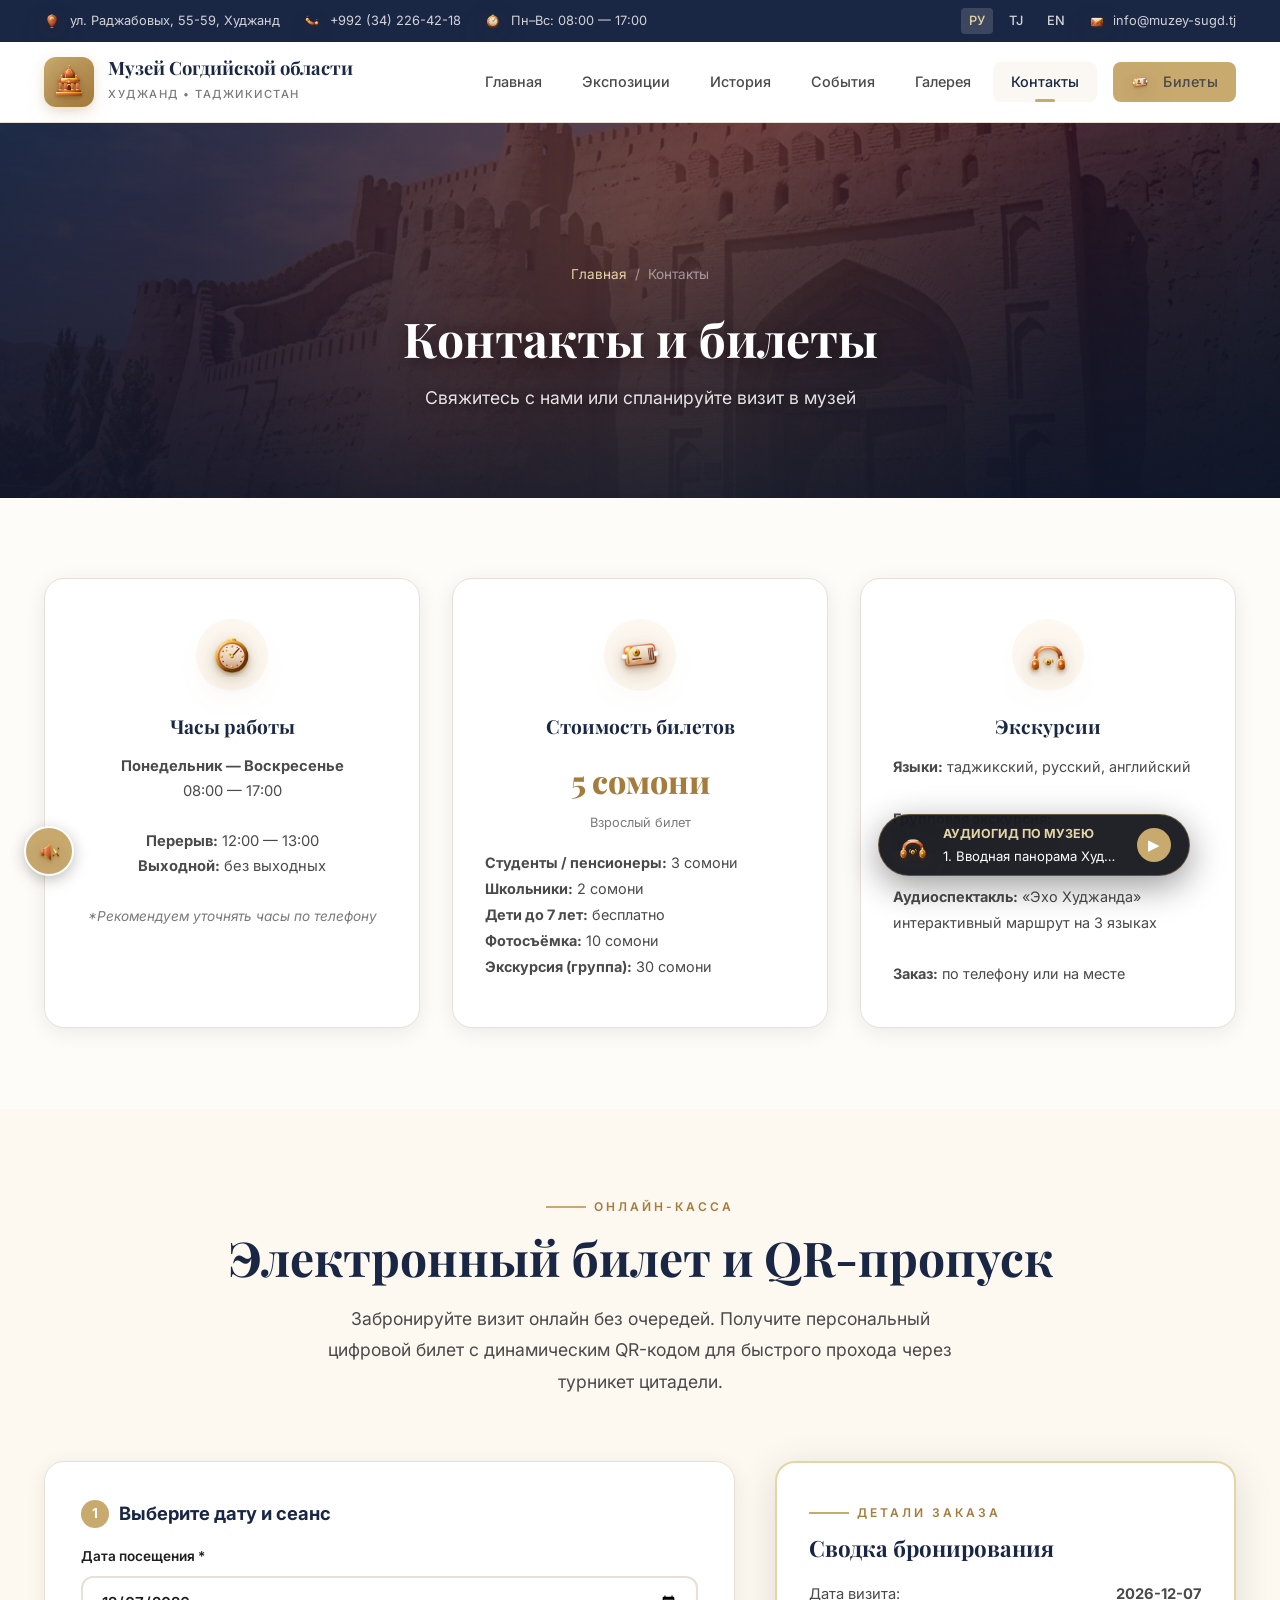
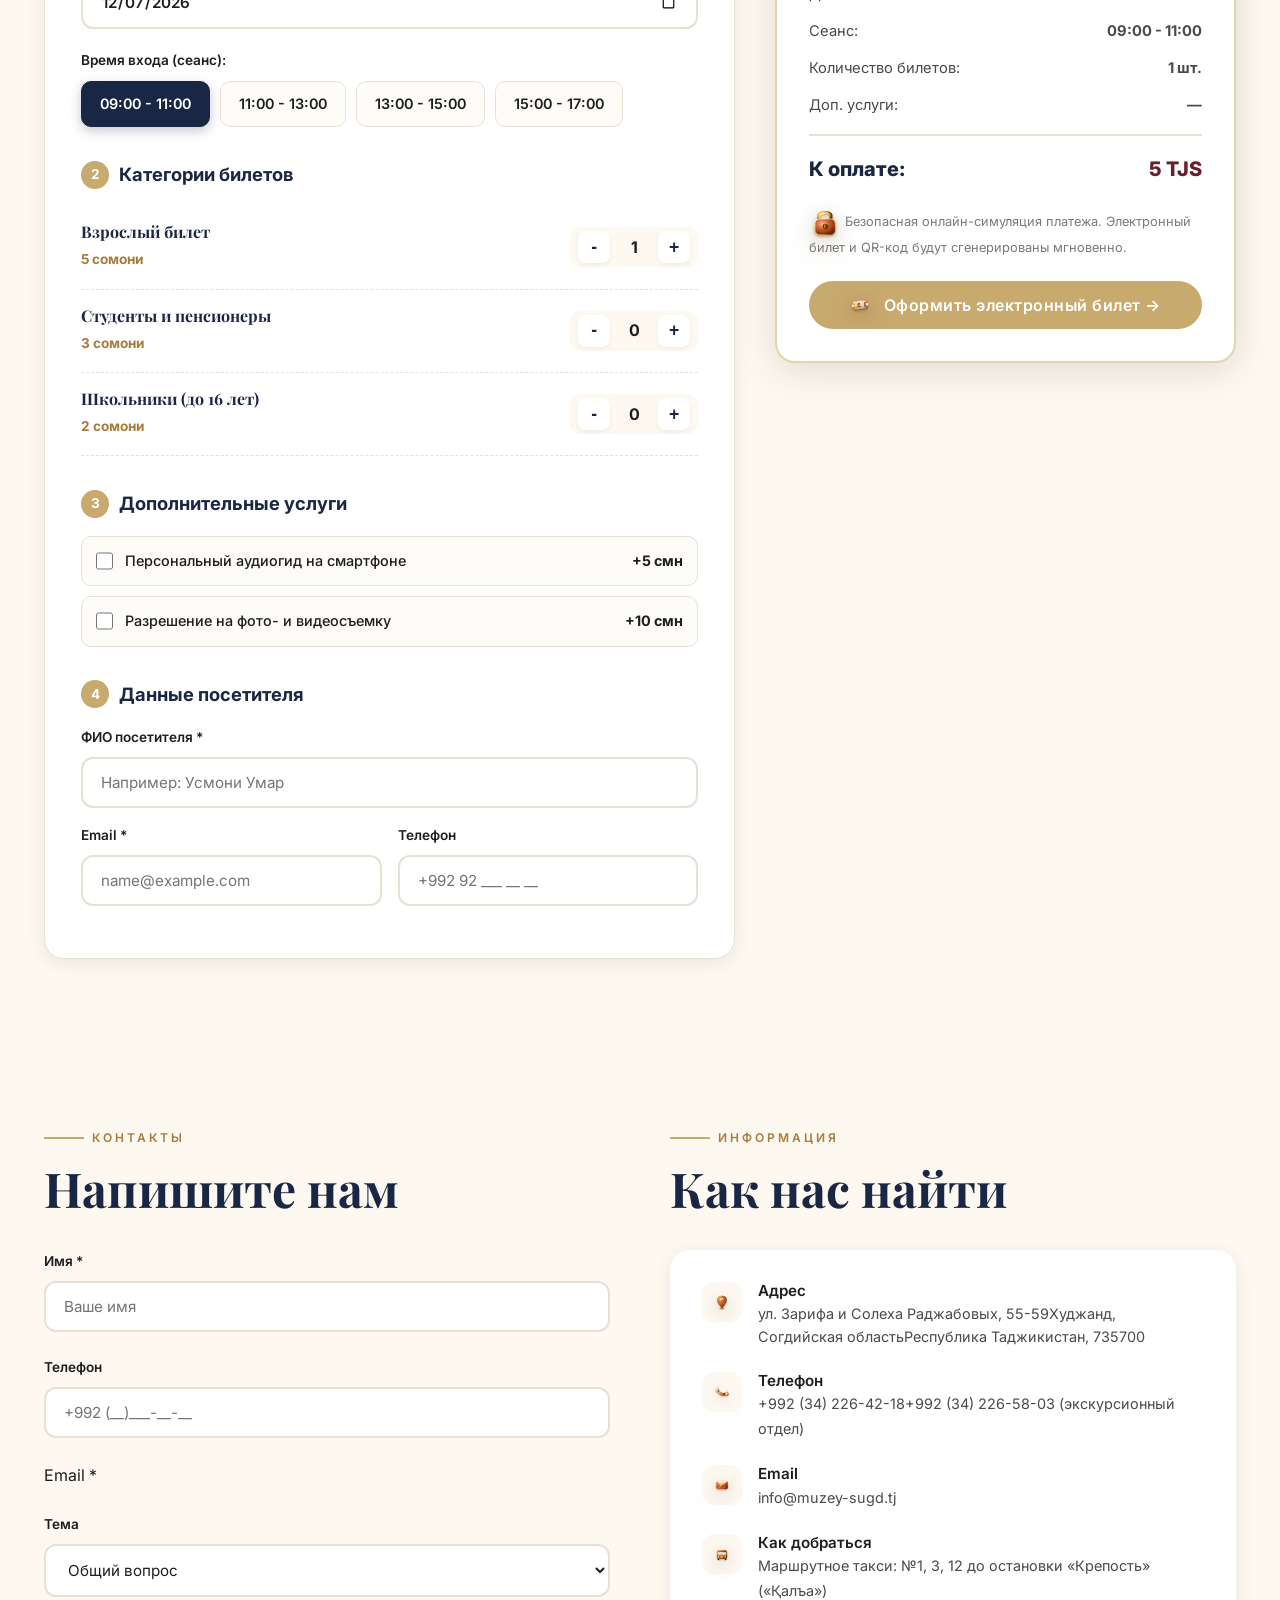
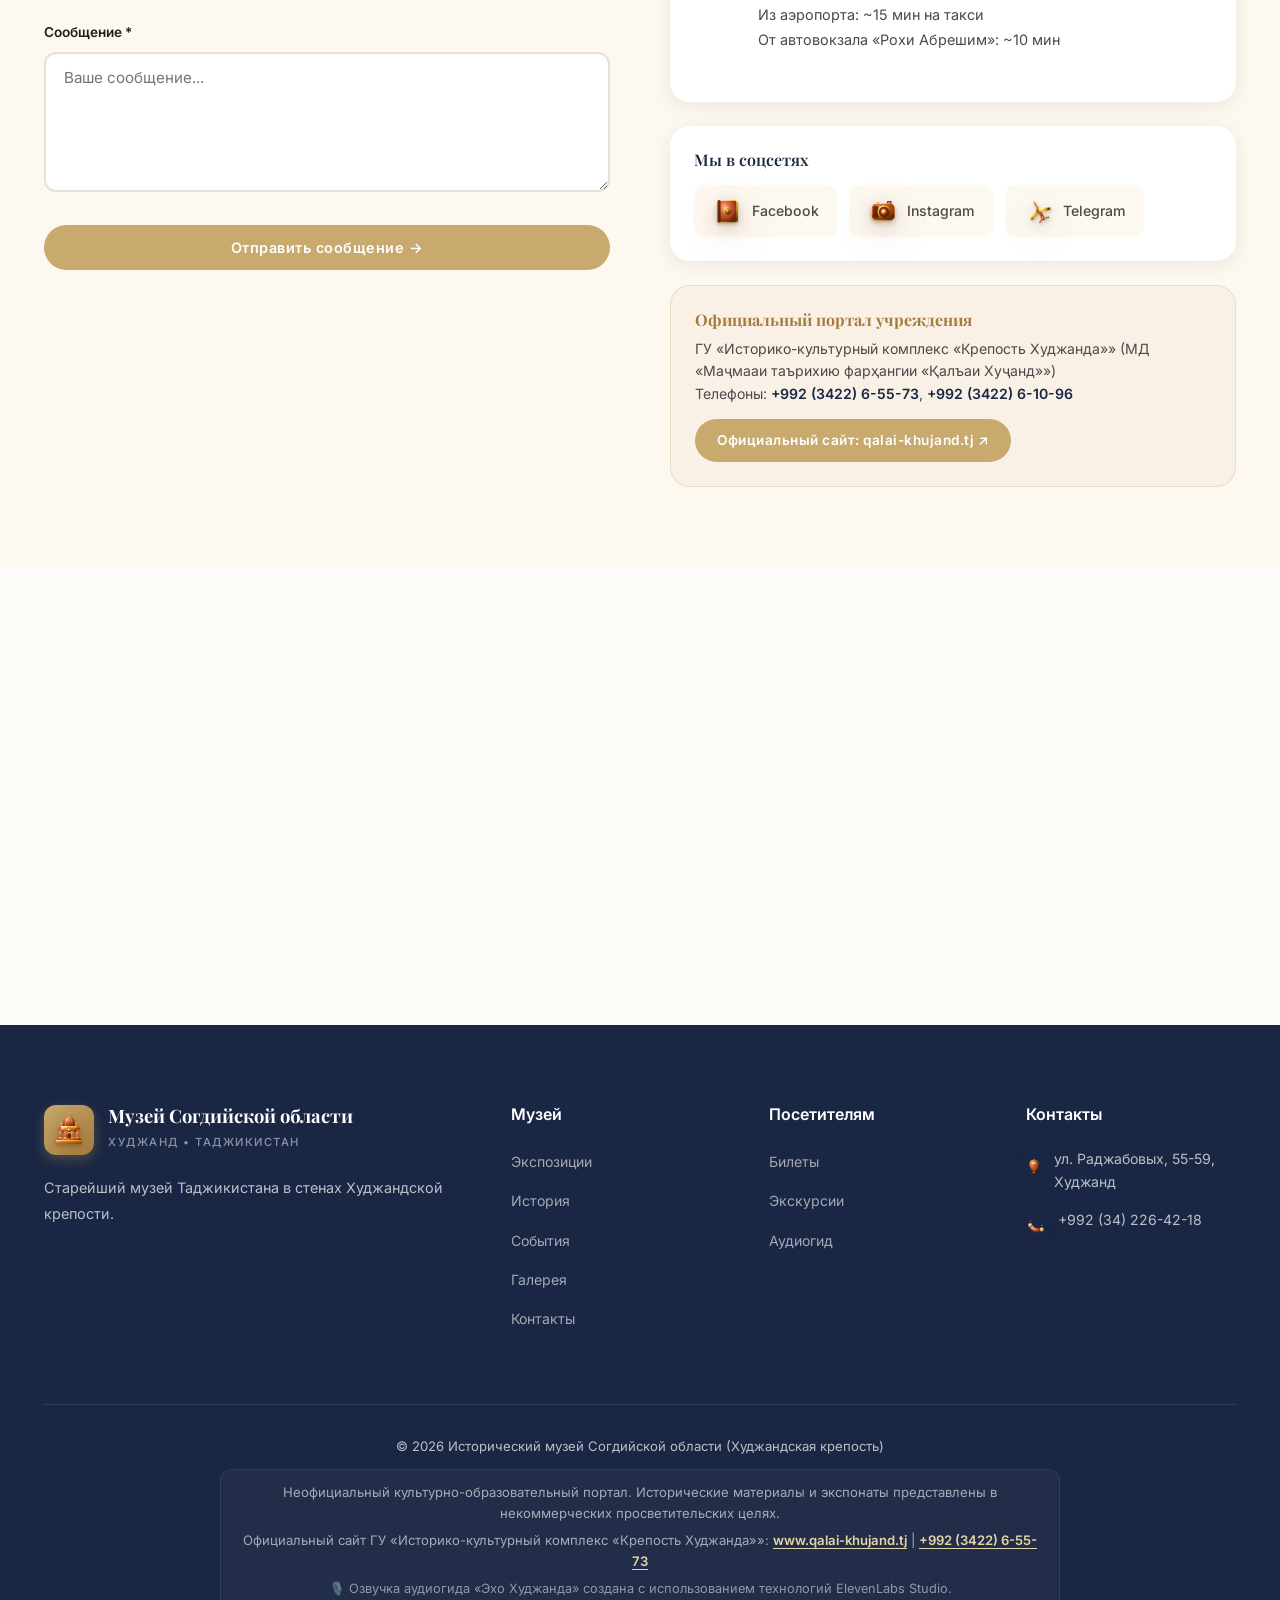
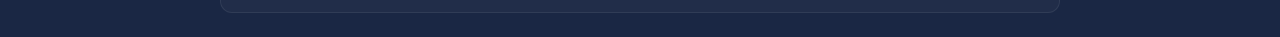
==== commit 3da16dc1: "fix: resolve audioguide, 3D scroll flythrough, history badge and core web vitals" ====
--- a/pages/contacts.html
+++ b/pages/contacts.html
@@ -29,15 +29,16 @@
 <meta name="twitter:description" content="Адрес, режим работы и покупка билетов в Исторический музей Согдийской области."/>
 <meta name="twitter:image" content="https://khujand-museum.com/images/fortress/museum-entrance-facade.webp"/>
 
-<!-- Favicon & Styles -->
 <link href="../favicon.png" rel="icon" type="image/png"/>
 <link rel="preconnect" href="https://fonts.googleapis.com"/>
 <link crossorigin="" href="https://fonts.gstatic.com" rel="preconnect"/>
-<link rel="stylesheet" href="https://fonts.googleapis.com/css2?family=Playfair+Display:ital,wght@0,400;0,600;0,700;0,800;1,400&family=Inter:wght@300;400;500;600;700&family=Noto+Serif:ital,wght@0,400;0,700;1,400&display=swap"/>
-<link href="../css/style.css?v=2.3" rel="stylesheet"/>
+<link as="style" href="https://fonts.googleapis.com/css2?family=Playfair+Display:ital,wght@0,400;0,600;0,700;0,800;1,400&amp;family=Inter:wght@300;400;500;600;700&amp;family=Noto+Serif:ital,wght@0,400;0,700;1,400&amp;display=swap" rel="preload"/>
+<link href="https://fonts.googleapis.com/css2?family=Playfair+Display:ital,wght@0,400;0,600;0,700;0,800;1,400&amp;family=Inter:wght@300;400;500;600;700&amp;family=Noto+Serif:ital,wght@0,400;0,700;1,400&amp;display=swap" media="print" onload="this.media='all'" rel="stylesheet"/>
+<noscript><link href="https://fonts.googleapis.com/css2?family=Playfair+Display:ital,wght@0,400;0,600;0,700;0,800;1,400&amp;family=Inter:wght@300;400;500;600;700&amp;family=Noto+Serif:ital,wght@0,400;0,700;1,400&amp;display=swap" rel="stylesheet"/></noscript>
+<link href="../css/style.css?v=2.4" rel="stylesheet"/>
 </head>
 <body data-page="contacts">
-<div id="preloader">
+<div id="preloader" style="display: none; opacity: 0; pointer-events: none; visibility: hidden;">
 <div class="preloader-spinner"><img src="../images/icons/icon-museum-3d.webp" class="clay-icon-3d" alt="Музей" width="48" height="48"></div>
 </div>
 <!-- ===== TOP BAR ===== -->
@@ -490,7 +491,7 @@
   </div>
 </div>
 
-<script defer="" src="../js/main.js?v=2.2"></script>
-<script defer src="../js/animations.js?v=2.2"></script>
+<script defer="" src="../js/main.js?v=2.4"></script>
+<script defer="" src="../js/animations.js?v=2.4"></script>
 </body>
 </html>
--- a/css/style.css
+++ b/css/style.css
@@ -3,17 +3,10 @@
 
 /* ===== PRELOADER ===== */
 #preloader {
-  position: fixed;
-  top: 0;
-  left: 0;
-  width: 100%;
-  height: 100%;
-  background: var(--cream, #FDF8F0);
-  z-index: 10000;
-  display: flex;
-  align-items: center;
-  justify-content: center;
-  transition: opacity 0.5s ease, visibility 0.5s ease;
+  display: none !important;
+  pointer-events: none !important;
+  opacity: 0 !important;
+  visibility: hidden !important;
 }
 .preloader-spinner {
   font-size: 3.2rem;
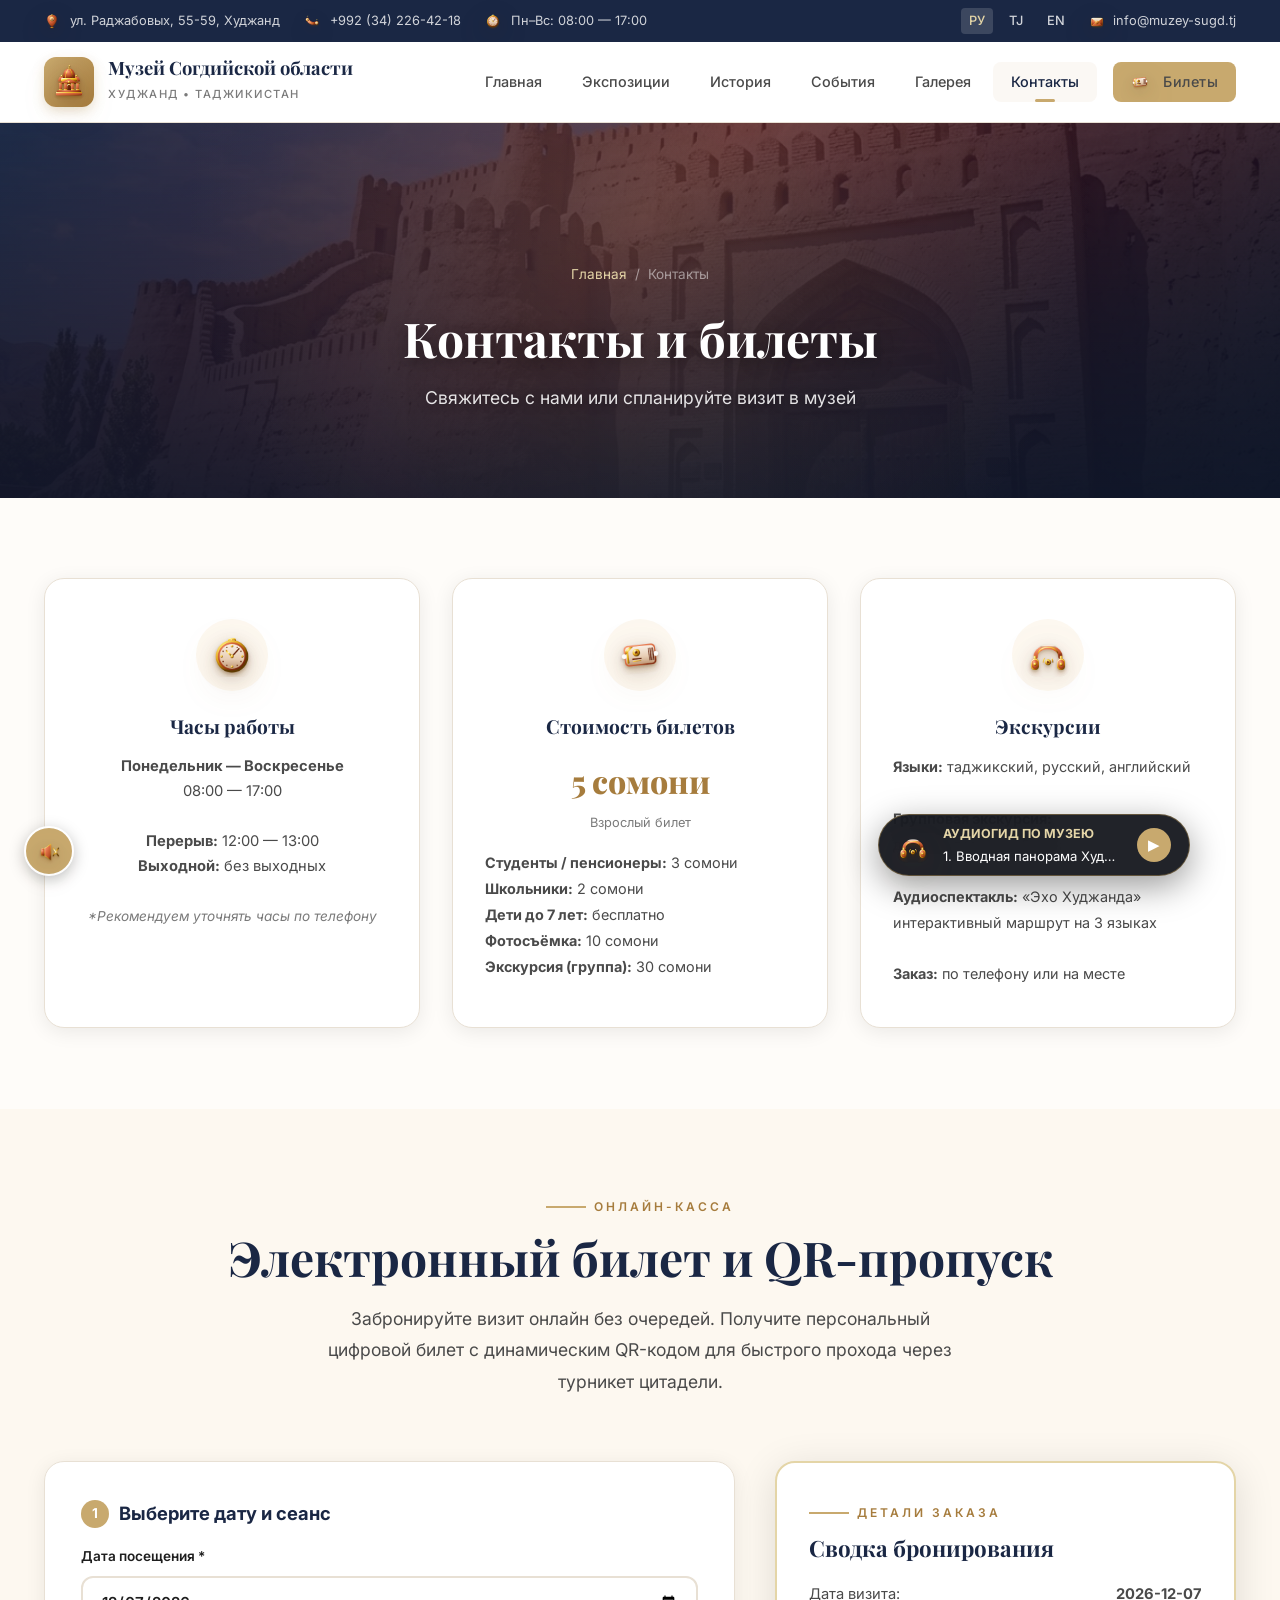
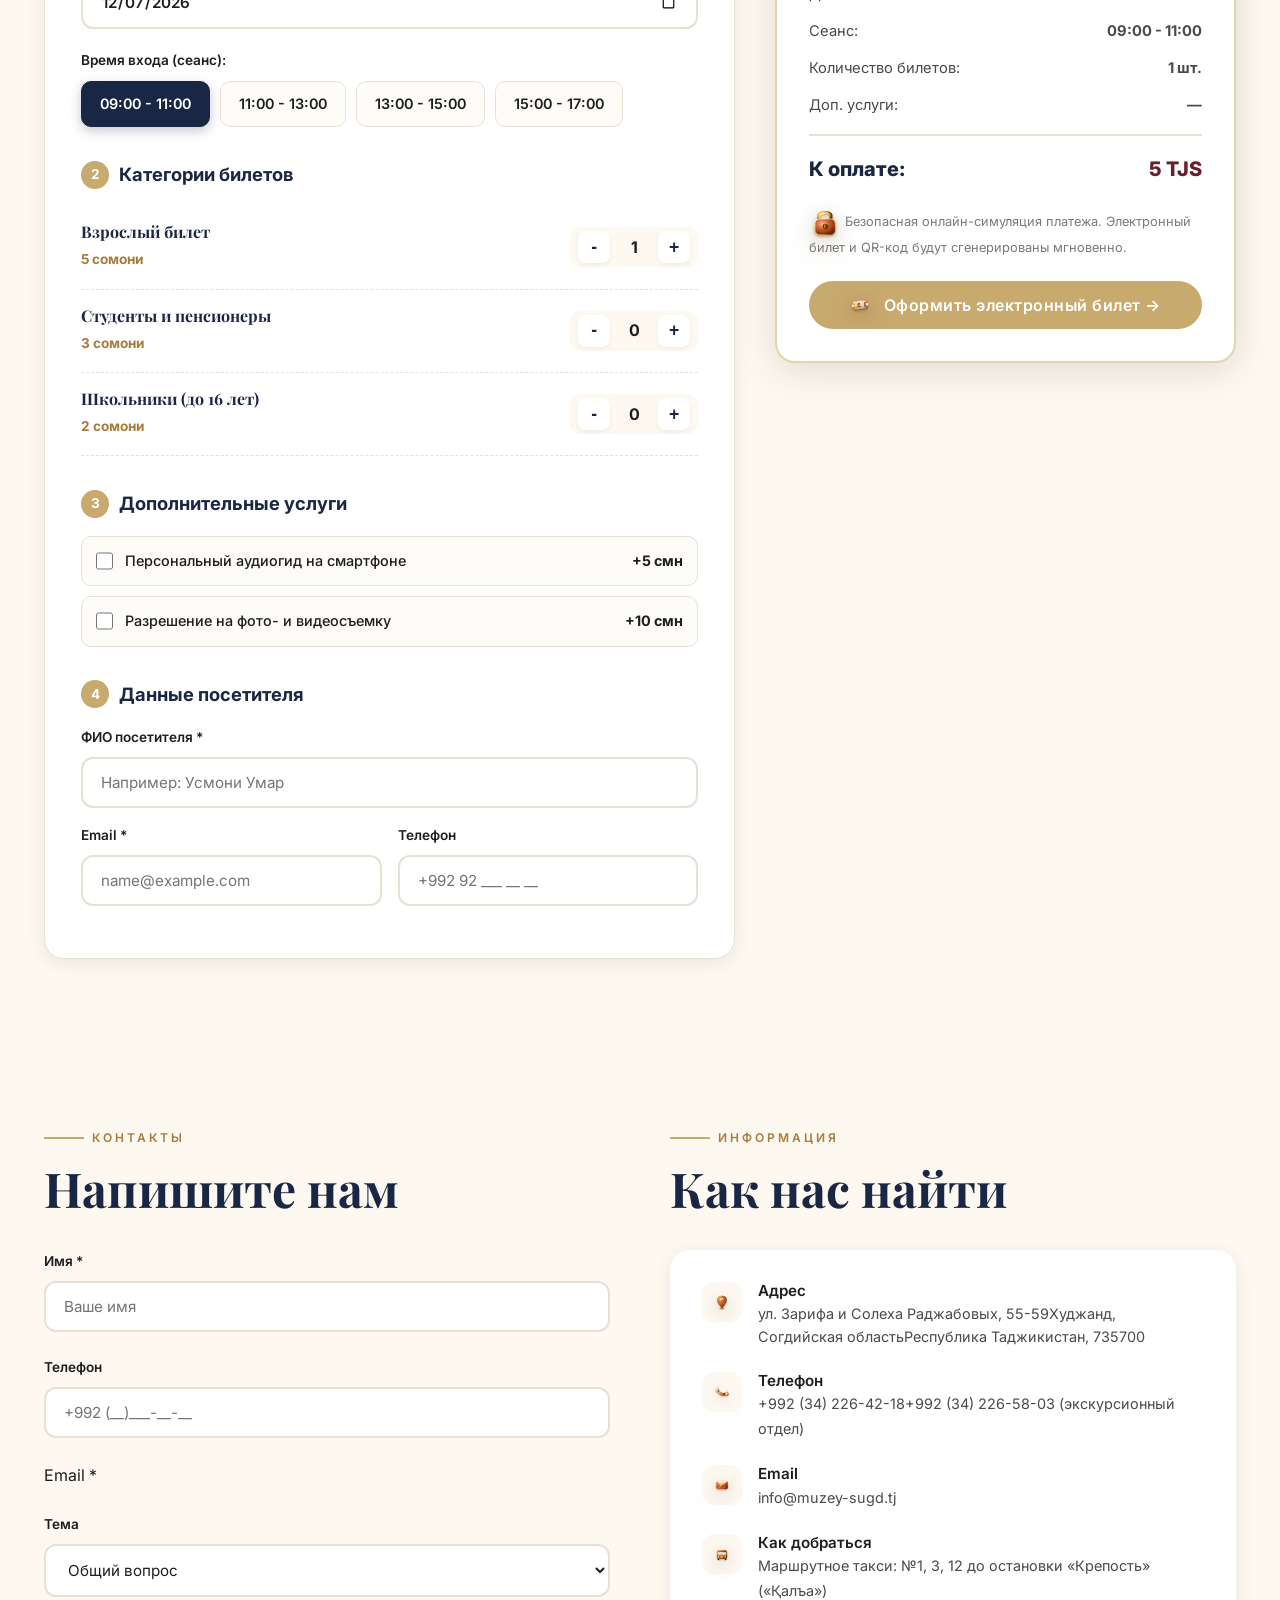
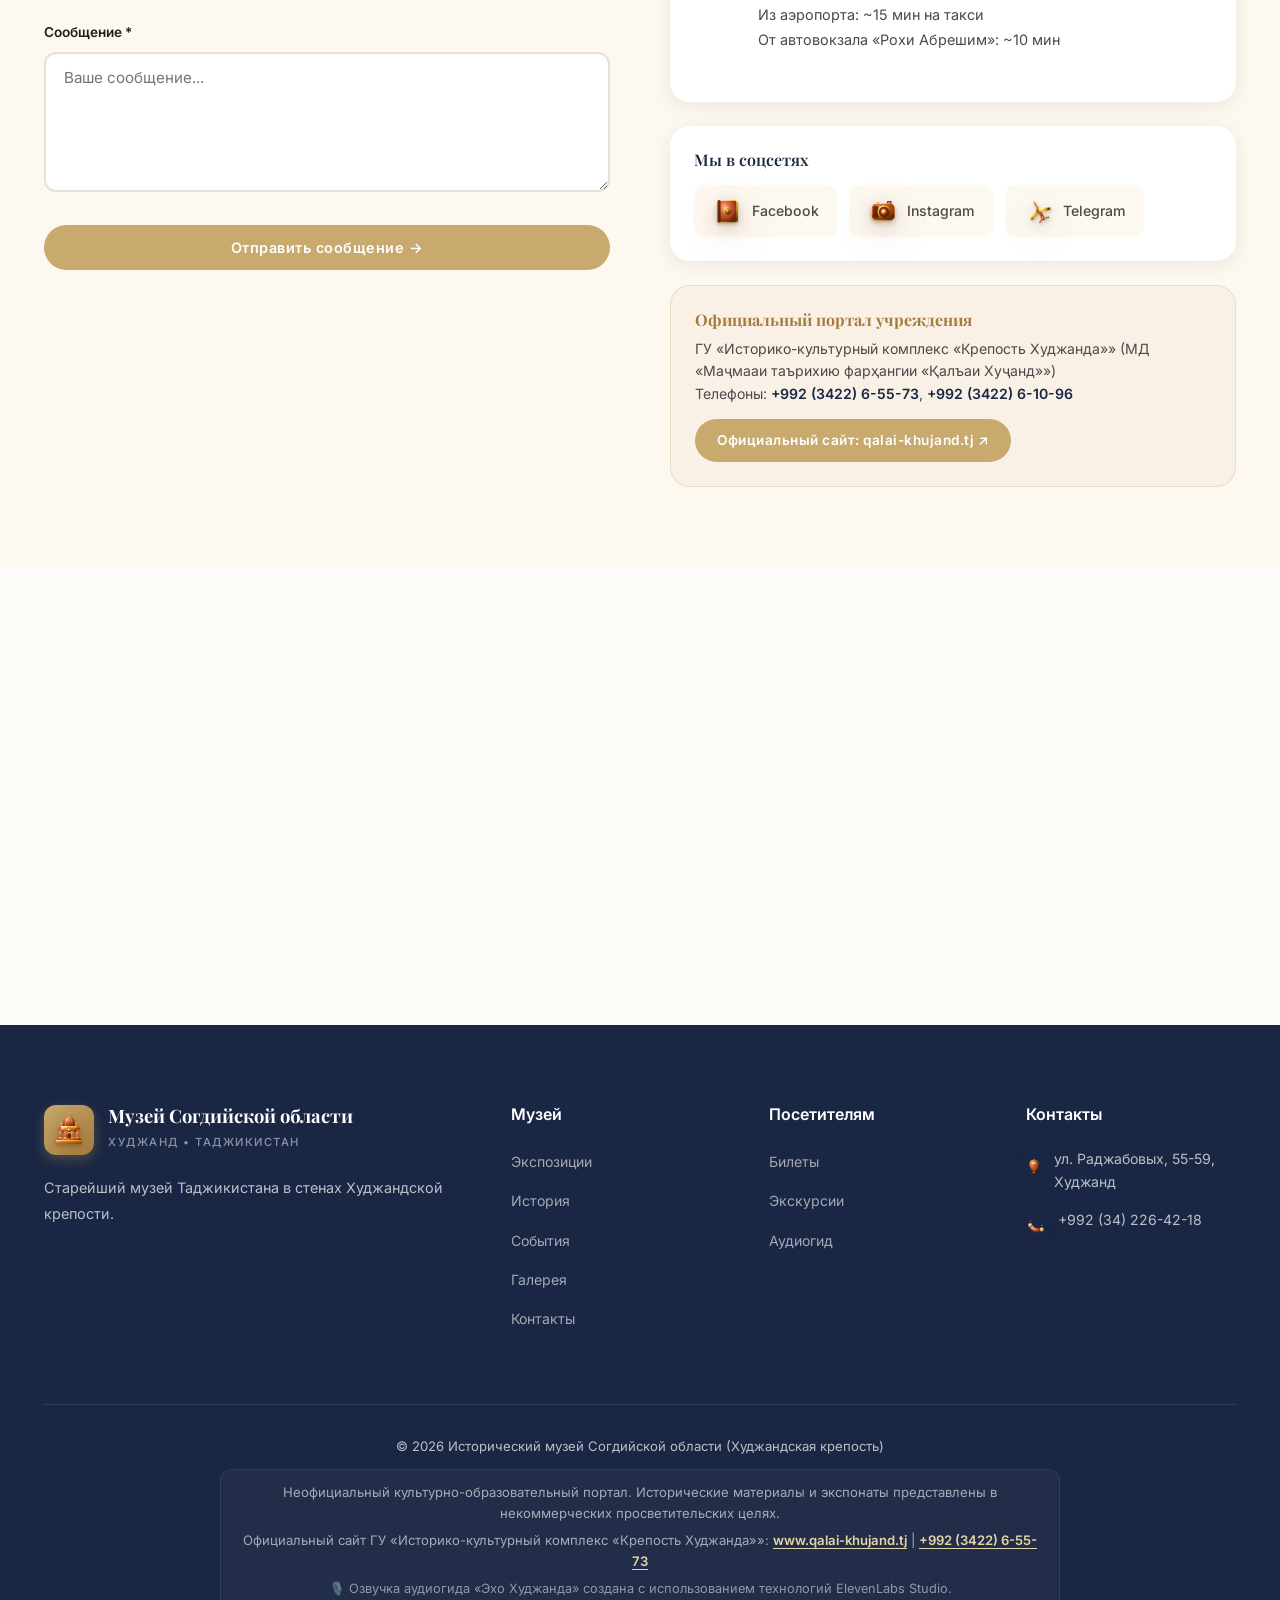
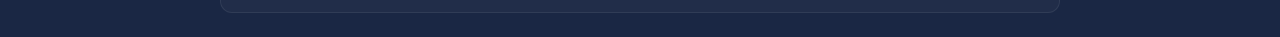
==== commit 6676efac: "fix(mobile): resolve 3D epoch freezing, badge text overflow, youtube tour and optimize mobile pagesp" ====
--- a/pages/contacts.html
+++ b/pages/contacts.html
@@ -35,7 +35,7 @@
 <link as="style" href="https://fonts.googleapis.com/css2?family=Playfair+Display:ital,wght@0,400;0,600;0,700;0,800;1,400&amp;family=Inter:wght@300;400;500;600;700&amp;family=Noto+Serif:ital,wght@0,400;0,700;1,400&amp;display=swap" rel="preload"/>
 <link href="https://fonts.googleapis.com/css2?family=Playfair+Display:ital,wght@0,400;0,600;0,700;0,800;1,400&amp;family=Inter:wght@300;400;500;600;700&amp;family=Noto+Serif:ital,wght@0,400;0,700;1,400&amp;display=swap" media="print" onload="this.media='all'" rel="stylesheet"/>
 <noscript><link href="https://fonts.googleapis.com/css2?family=Playfair+Display:ital,wght@0,400;0,600;0,700;0,800;1,400&amp;family=Inter:wght@300;400;500;600;700&amp;family=Noto+Serif:ital,wght@0,400;0,700;1,400&amp;display=swap" rel="stylesheet"/></noscript>
-<link href="../css/style.css?v=2.4" rel="stylesheet"/>
+<link href="../css/style.css?v=2.6" rel="stylesheet"/>
 </head>
 <body data-page="contacts">
 <div id="preloader" style="display: none; opacity: 0; pointer-events: none; visibility: hidden;">
@@ -491,7 +491,7 @@
   </div>
 </div>
 
-<script defer="" src="../js/main.js?v=2.4"></script>
-<script defer="" src="../js/animations.js?v=2.4"></script>
+<script defer="" src="../js/main.js?v=2.6"></script>
+<script defer="" src="../js/animations.js?v=2.6"></script>
 </body>
 </html>
--- a/css/style.css
+++ b/css/style.css
@@ -1271,6 +1271,20 @@
   z-index: 10;
 }
 
+.scroll-world-backdrop {
+  position: absolute;
+  top: 0;
+  left: 0;
+  width: 100%;
+  height: 100%;
+  background-size: cover;
+  background-position: center;
+  background-repeat: no-repeat;
+  z-index: 1;
+  pointer-events: none;
+  transition: opacity 0.4s ease;
+}
+
 #scroll-world-canvas,
 #scroll-world-video {
   position: absolute;
@@ -1282,6 +1296,7 @@
   outline: none;
   object-fit: cover;
   pointer-events: none;
+  z-index: 2;
 }
 
 .scroll-world-sticky {
@@ -2208,7 +2223,203 @@
 
 
 /* Performance & CLS Optimizations */
-.about-images { aspect-ratio: 500/400; overflow: hidden; }
+.about-images { aspect-ratio: 500/400; overflow: visible; }
+.about-year {
+  border-radius: 50% !important;
+  text-align: center;
+  box-sizing: border-box;
+  padding: 4px;
+}
+.about-year span {
+  text-align: center;
+  display: block;
+  width: 100%;
+}
+@media (max-width: 768px) {
+  .about-images {
+    width: 100% !important;
+    max-width: 100% !important;
+    height: 300px !important;
+    overflow: visible !important;
+  }
+  .about-img-main {
+    width: 82% !important;
+    height: 250px !important;
+  }
+  .about-img-secondary {
+    width: 55% !important;
+    height: 170px !important;
+  }
+  .about-year {
+    width: 76px !important;
+    height: 76px !important;
+    top: -12px !important;
+    right: 36px !important;
+    text-align: center;
+    box-sizing: border-box;
+    padding: 4px;
+  }
+  .about-year span:first-child {
+    font-size: 0.5rem !important;
+    line-height: 1.1;
+  }
+  .about-year span:last-child {
+    font-size: 0.95rem !important;
+    line-height: 1.05 !important;
+    font-weight: 700;
+  }
+  #scroll-world-video {
+    display: none !important;
+  }
+  .scroll-world-backdrop {
+    display: block !important;
+    opacity: 1 !important;
+    z-index: 2 !important;
+  }
+}
 .exhibitions-card img { aspect-ratio: 400/260; object-fit: cover; }
 .full-gallery-item img { aspect-ratio: 400/280; object-fit: cover; }
 .museum-img { content-visibility: auto; }
+
+/* ==========================================================================
+   VIDEO TOUR SECTION
+   ========================================================================== */
+.video-tour-section {
+  padding: clamp(60px, 8vw, 100px) 0;
+  background: var(--bg-primary, #0c1524);
+  position: relative;
+  overflow: hidden;
+}
+
+.video-tour-header {
+  text-align: center;
+  max-width: 720px;
+  margin: 0 auto clamp(24px, 4vw, 44px) auto;
+}
+
+.video-tour-header .section-label {
+  color: var(--gold, #d4af37);
+}
+
+.video-tour-header .section-title {
+  color: #ffffff !important;
+  text-shadow: 0 4px 20px rgba(0, 0, 0, 0.6);
+}
+
+.video-tour-header .section-subtitle {
+  color: rgba(255, 255, 255, 0.85) !important;
+}
+
+.video-tour-wrapper {
+  max-width: 1040px;
+  margin: 0 auto;
+  border-radius: 20px;
+  overflow: hidden;
+  box-shadow: 0 24px 60px rgba(0, 0, 0, 0.45);
+  border: 1px solid rgba(212, 175, 55, 0.3);
+  background: #000000;
+  position: relative;
+}
+
+.video-facade {
+  position: relative;
+  width: 100%;
+  aspect-ratio: 16 / 9;
+  cursor: pointer;
+  background: #060b13;
+  overflow: hidden;
+  display: flex;
+  align-items: center;
+  justify-content: center;
+}
+
+.video-facade-img {
+  width: 100%;
+  height: 100%;
+  object-fit: cover;
+  transition: transform 0.5s ease, filter 0.5s ease;
+}
+
+.video-facade:hover .video-facade-img,
+.video-facade:focus .video-facade-img {
+  transform: scale(1.025);
+  filter: brightness(0.92);
+}
+
+.video-facade-overlay {
+  position: absolute;
+  inset: 0;
+  background: linear-gradient(180deg, rgba(6, 11, 19, 0.25) 0%, rgba(6, 11, 19, 0.75) 100%);
+  display: flex;
+  flex-direction: column;
+  justify-content: space-between;
+  padding: clamp(1rem, 3vw, 2.25rem);
+  pointer-events: none;
+}
+
+.video-play-btn {
+  align-self: center;
+  margin: auto;
+  width: clamp(60px, 8vw, 84px);
+  height: clamp(60px, 8vw, 84px);
+  border-radius: 50%;
+  background: linear-gradient(135deg, #d4af37, #f39c12);
+  border: 3px solid rgba(255, 255, 255, 0.9);
+  color: #0b1523;
+  font-size: clamp(1.5rem, 2.5vw, 2.2rem);
+  display: flex;
+  align-items: center;
+  justify-content: center;
+  cursor: pointer;
+  pointer-events: auto;
+  box-shadow: 0 10px 30px rgba(212, 175, 55, 0.5), 0 0 40px rgba(212, 175, 55, 0.3);
+  transition: transform 0.3s cubic-bezier(0.175, 0.885, 0.32, 1.275), box-shadow 0.3s ease;
+}
+
+.video-play-btn .video-play-icon {
+  margin-left: 4px;
+}
+
+.video-facade:hover .video-play-btn,
+.video-facade:focus .video-play-btn {
+  transform: scale(1.12);
+  box-shadow: 0 14px 40px rgba(212, 175, 55, 0.7), 0 0 60px rgba(212, 175, 55, 0.45);
+}
+
+.video-facade-info {
+  margin-top: auto;
+  pointer-events: auto;
+}
+
+.video-facade-badge {
+  display: inline-block;
+  padding: 4px 12px;
+  background: rgba(212, 175, 55, 0.22);
+  border: 1px solid rgba(212, 175, 55, 0.45);
+  border-radius: 999px;
+  color: #f7df8f;
+  font-size: 0.8rem;
+  font-weight: 600;
+  text-transform: uppercase;
+  letter-spacing: 0.05em;
+  margin-bottom: 6px;
+  backdrop-filter: blur(8px);
+}
+
+.video-facade-title {
+  font-family: var(--font-heading, "Playfair Display", Georgia, serif);
+  color: #ffffff;
+  font-size: clamp(1.05rem, 2vw, 1.45rem);
+  font-weight: 700;
+  margin: 0;
+  text-shadow: 0 2px 10px rgba(0, 0, 0, 0.8);
+}
+
+.video-iframe {
+  position: absolute;
+  top: 0;
+  left: 0;
+  width: 100%;
+  height: 100%;
+  border: 0;
+}
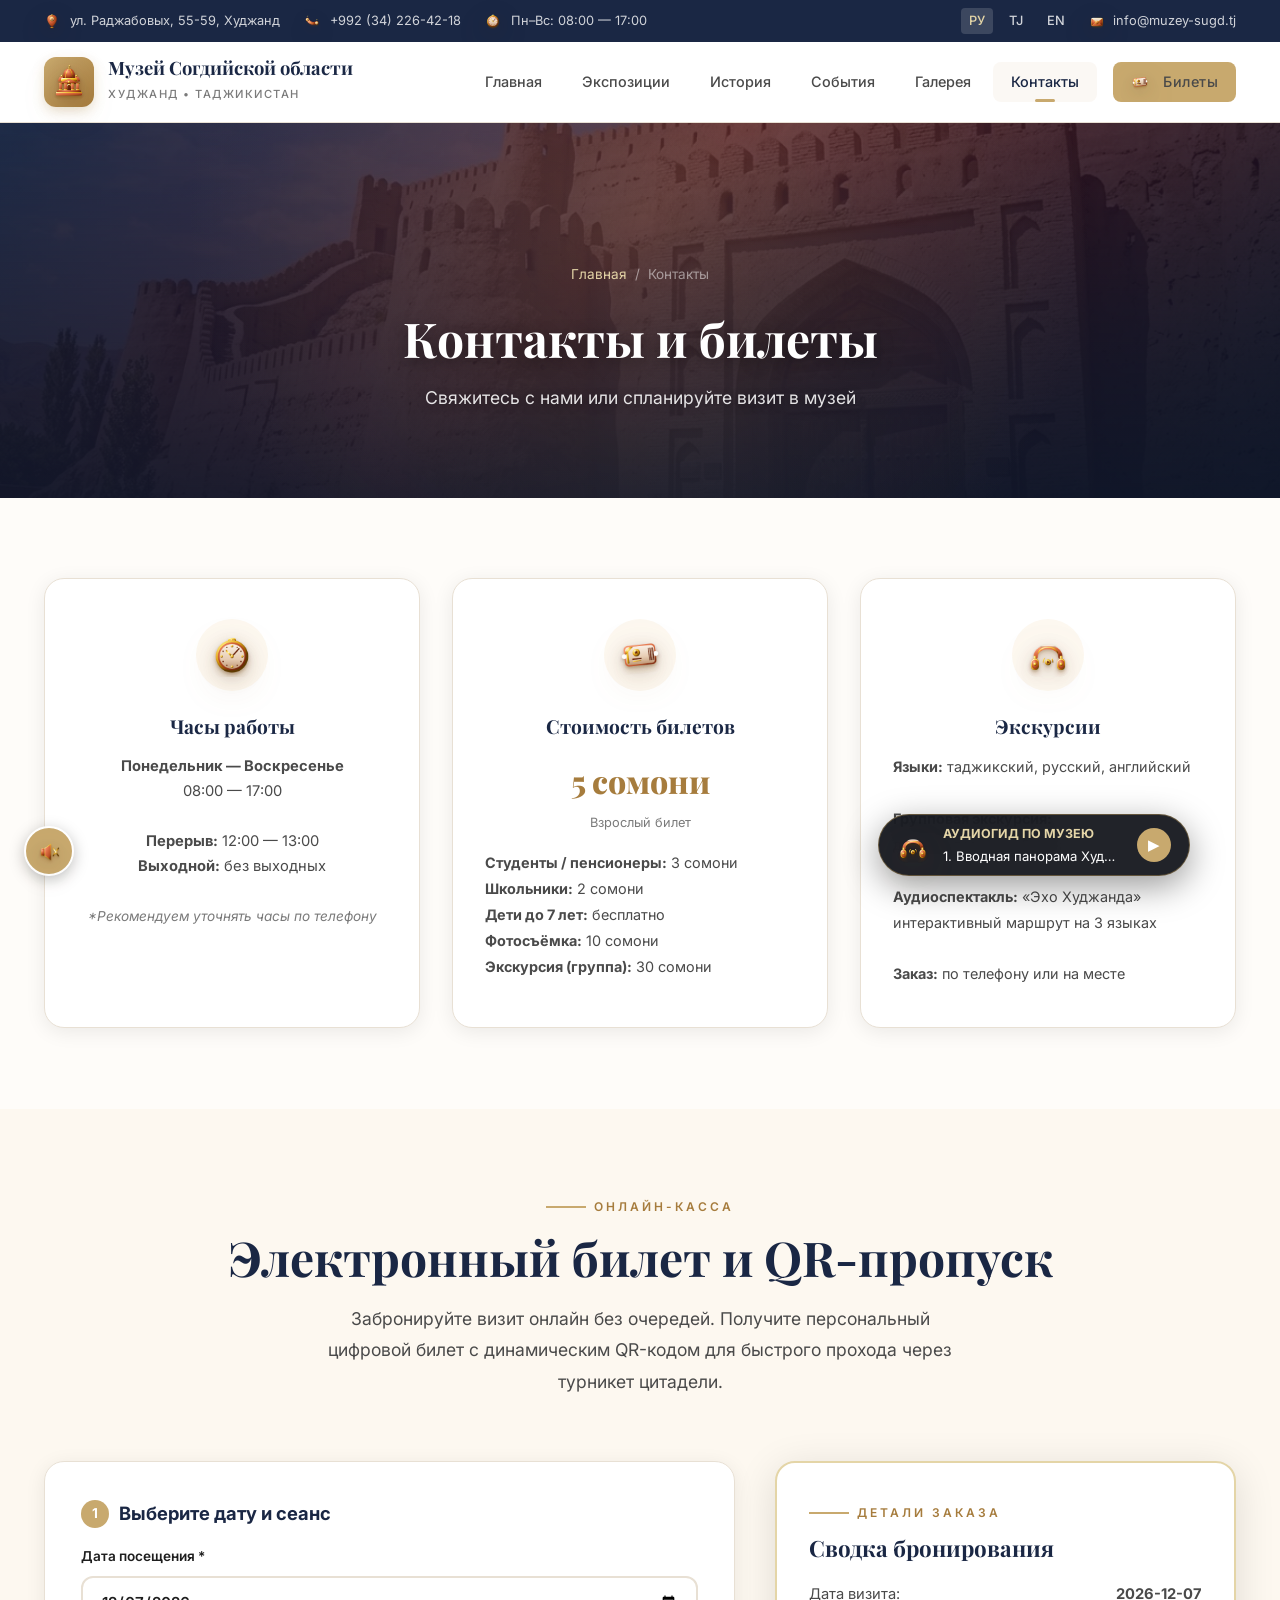
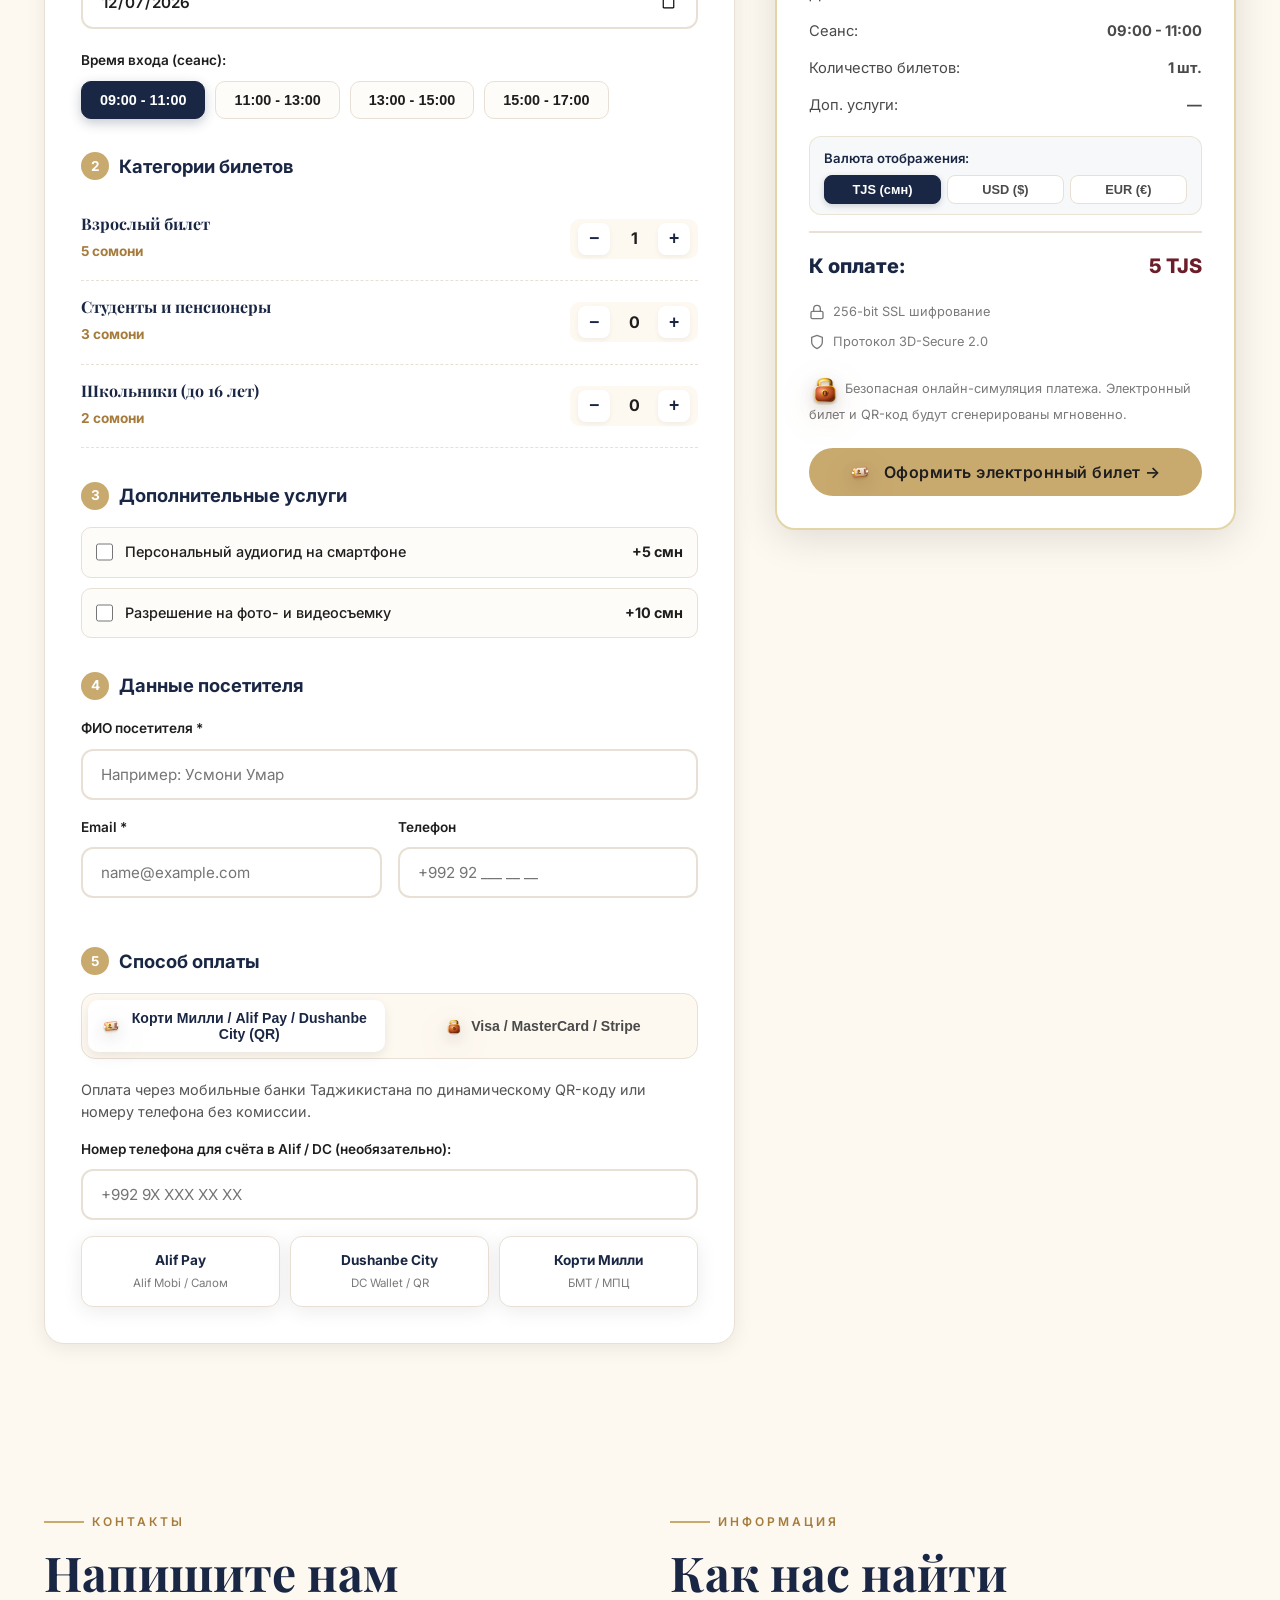
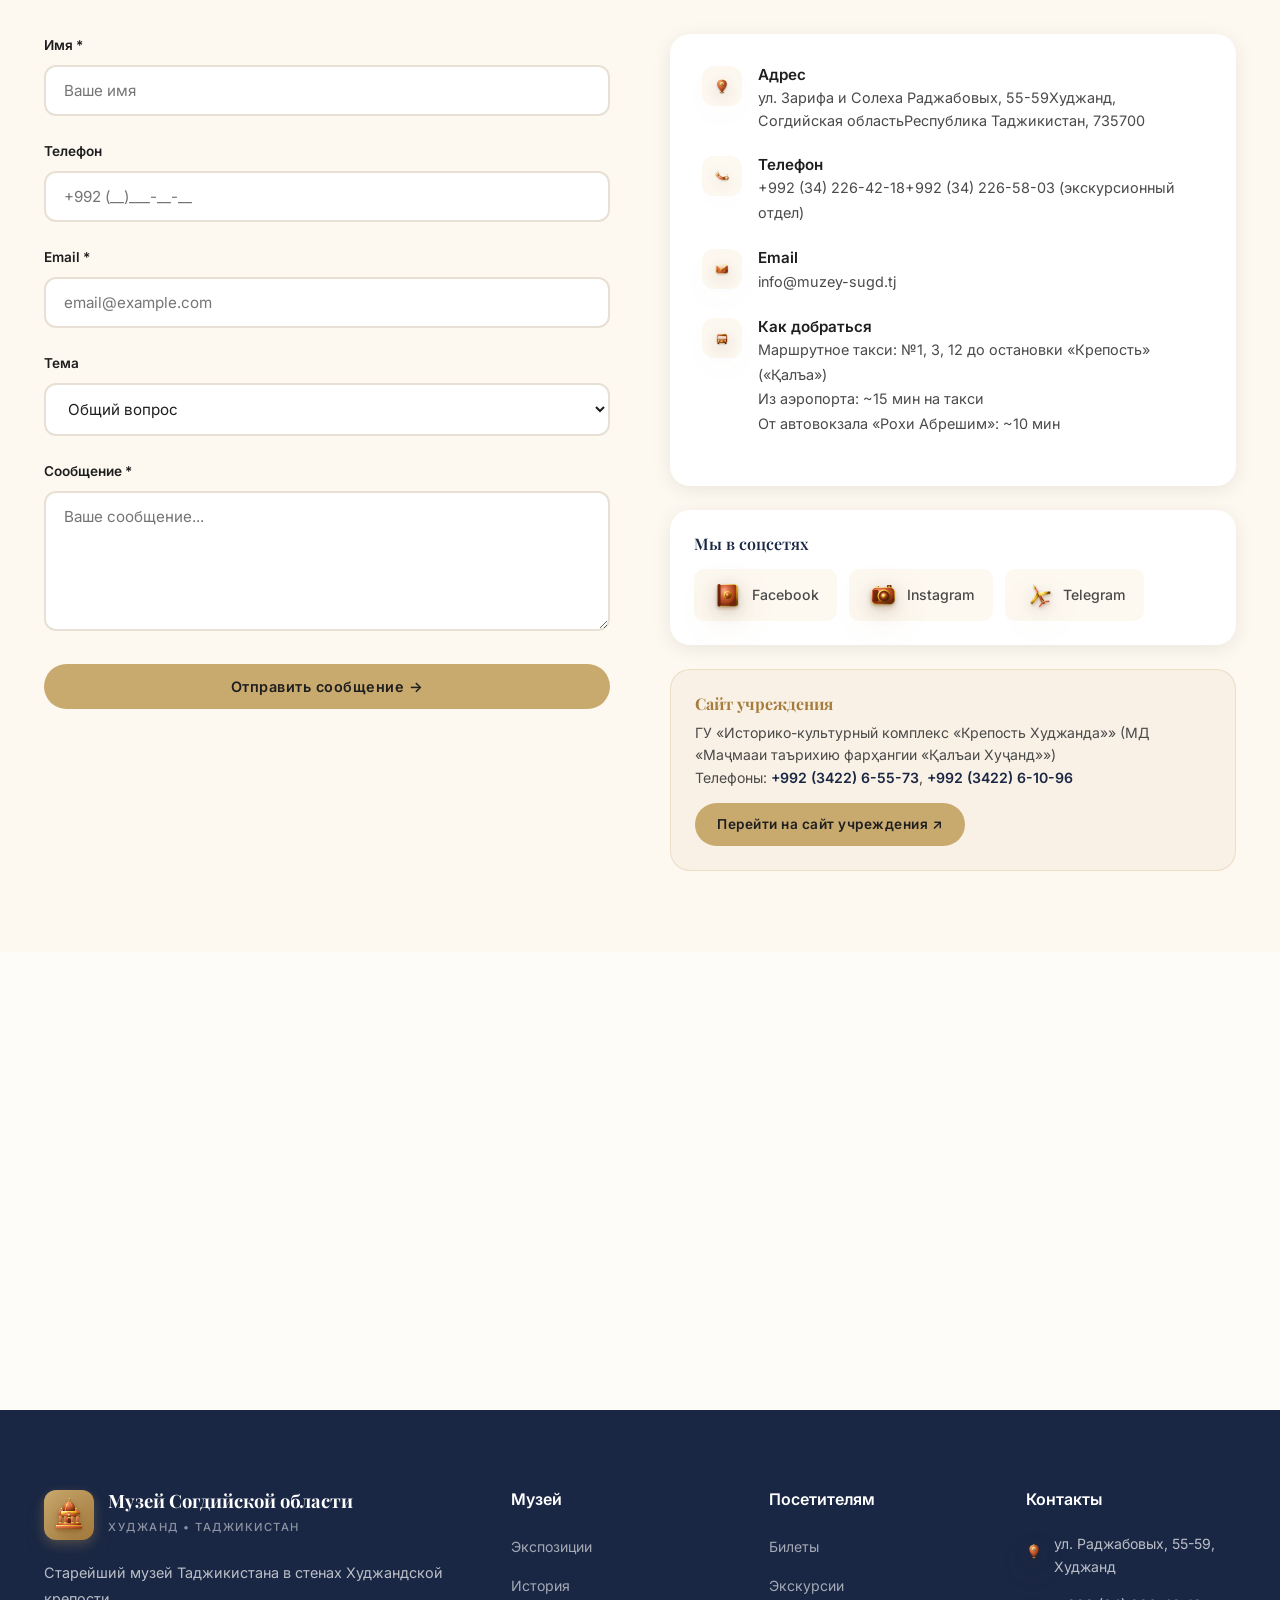
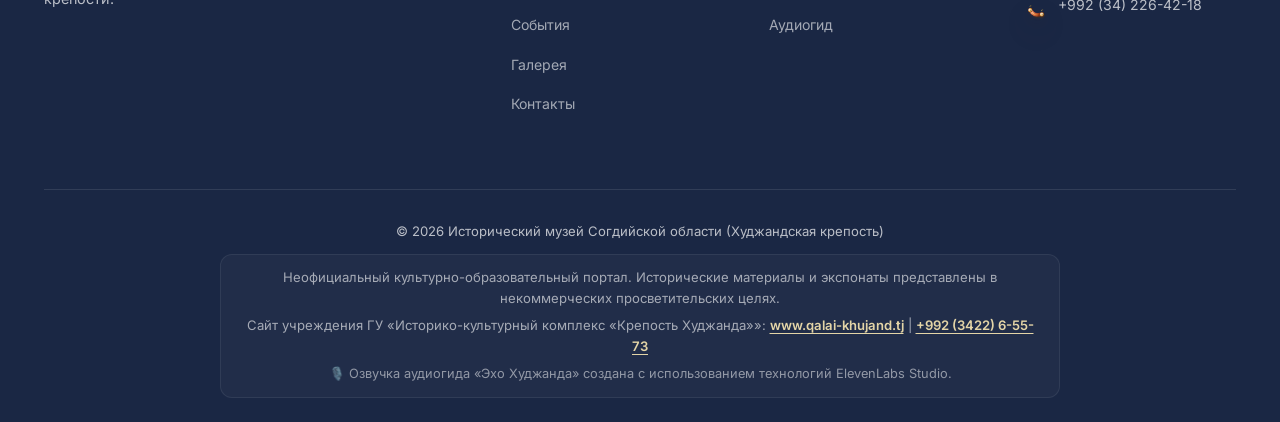
==== commit 53350896: "feat(payment): integrate hybrid online payment system (Korti Milli / Alif Pay / DC / Visa / MasterCa" ====
--- a/pages/contacts.html
+++ b/pages/contacts.html
@@ -10,7 +10,7 @@
 <meta name="theme-color" content="#1A2744"/>
 
 <!-- Canonical & Language -->
-<link rel="canonical" href="https://khujand-museum.com/pages/contacts.html"/>
+<link rel="canonical" href="https://khujand-museum.com/pages/contacts"/>
 <link rel="alternate" hreflang="x-default" href="https://khujand-museum.com/pages/contacts.html"/>
 <link rel="alternate" hreflang="ru" href="https://khujand-museum.com/pages/contacts.html"/>
 
@@ -19,7 +19,7 @@
 <meta property="og:site_name" content="Исторический музей Согдийской области"/>
 <meta property="og:title" content="Контакты и билеты — Музей в Худжанде"/>
 <meta property="og:description" content="Адрес, режим работы и покупка билетов в Исторический музей Согдийской области."/>
-<meta property="og:url" content="https://khujand-museum.com/pages/contacts.html"/>
+<meta property="og:url" content="https://khujand-museum.com/pages/contacts"/>
 <meta property="og:image" content="https://khujand-museum.com/images/fortress/museum-entrance-facade.webp"/>
 <meta property="og:locale" content="ru_RU"/>
 
@@ -30,12 +30,13 @@
 <meta name="twitter:image" content="https://khujand-museum.com/images/fortress/museum-entrance-facade.webp"/>
 
 <link href="../favicon.png" rel="icon" type="image/png"/>
+<link href="../manifest.json" rel="manifest"/>
 <link rel="preconnect" href="https://fonts.googleapis.com"/>
 <link crossorigin="" href="https://fonts.gstatic.com" rel="preconnect"/>
 <link as="style" href="https://fonts.googleapis.com/css2?family=Playfair+Display:ital,wght@0,400;0,600;0,700;0,800;1,400&amp;family=Inter:wght@300;400;500;600;700&amp;family=Noto+Serif:ital,wght@0,400;0,700;1,400&amp;display=swap" rel="preload"/>
 <link href="https://fonts.googleapis.com/css2?family=Playfair+Display:ital,wght@0,400;0,600;0,700;0,800;1,400&amp;family=Inter:wght@300;400;500;600;700&amp;family=Noto+Serif:ital,wght@0,400;0,700;1,400&amp;display=swap" media="print" onload="this.media='all'" rel="stylesheet"/>
 <noscript><link href="https://fonts.googleapis.com/css2?family=Playfair+Display:ital,wght@0,400;0,600;0,700;0,800;1,400&amp;family=Inter:wght@300;400;500;600;700&amp;family=Noto+Serif:ital,wght@0,400;0,700;1,400&amp;display=swap" rel="stylesheet"/></noscript>
-<link href="../css/style.css?v=2.6" rel="stylesheet"/>
+<link href="../css/style.css?v=3.2" rel="stylesheet"/>
 </head>
 <body data-page="contacts">
 <div id="preloader" style="display: none; opacity: 0; pointer-events: none; visibility: hidden;">
@@ -85,6 +86,8 @@
 </button>
 </div>
 </header>
+<a class="skip-link" href="#main-content">Перейти к содержимому</a>
+<main id="main-content">
 <!-- PAGE HERO -->
 <section class="page-hero">
 <div class="container">
@@ -159,15 +162,15 @@
           <span data-i18n="ticket.step1_title">Выберите дату и сеанс</span>
         </div>
         <div class="form-group" style="margin-bottom: 20px;">
-          <label data-i18n="ticket.date_label">Дата посещения *</label>
+           <label for="ticketDateInput" data-i18n="ticket.date_label">Дата посещения *</label>
           <input type="date" id="ticketDateInput" required style="font-weight: 600;">
         </div>
         <label data-i18n="ticket.slot_label" style="display:block; font-size:0.85rem; font-weight:600; margin-bottom:8px;">Время входа (сеанс):</label>
         <div class="slot-chips" id="timeSlotChips">
-          <div class="slot-chip active" data-slot="09:00 - 11:00">09:00 - 11:00</div>
-          <div class="slot-chip" data-slot="11:00 - 13:00">11:00 - 13:00</div>
-          <div class="slot-chip" data-slot="13:00 - 15:00">13:00 - 15:00</div>
-          <div class="slot-chip" data-slot="15:00 - 17:00">15:00 - 17:00</div>
+<button type="button" class="slot-chip active" aria-pressed="true" data-slot="09:00 - 11:00">09:00 - 11:00</button>
+<button type="button" class="slot-chip" aria-pressed="false" data-slot="11:00 - 13:00">11:00 - 13:00</button>
+<button type="button" class="slot-chip" aria-pressed="false" data-slot="13:00 - 15:00">13:00 - 15:00</button>
+<button type="button" class="slot-chip" aria-pressed="false" data-slot="15:00 - 17:00">15:00 - 17:00</button>
         </div>
 
         <!-- Step 2: Tickets Count -->
@@ -181,9 +184,9 @@
             <span data-i18n="common.price_5tjs">5 сомони</span>
           </div>
           <div class="counter-box">
-            <button type="button" class="counter-btn" data-type="adult" data-op="dec">-</button>
+             <button type="button" class="counter-btn" aria-label="Уменьшить число взрослых билетов" data-type="adult" data-op="dec">−</button>
             <span class="counter-val" id="countAdult">1</span>
-            <button type="button" class="counter-btn" data-type="adult" data-op="inc">+</button>
+             <button type="button" class="counter-btn" aria-label="Увеличить число взрослых билетов" data-type="adult" data-op="inc">+</button>
           </div>
         </div>
 
@@ -193,9 +196,9 @@
             <span>3 сомони</span>
           </div>
           <div class="counter-box">
-            <button type="button" class="counter-btn" data-type="student" data-op="dec">-</button>
+             <button type="button" class="counter-btn" aria-label="Уменьшить число студенческих билетов" data-type="student" data-op="dec">−</button>
             <span class="counter-val" id="countStudent">0</span>
-            <button type="button" class="counter-btn" data-type="student" data-op="inc">+</button>
+             <button type="button" class="counter-btn" aria-label="Увеличить число студенческих билетов" data-type="student" data-op="inc">+</button>
           </div>
         </div>
 
@@ -205,9 +208,9 @@
             <span>2 сомони</span>
           </div>
           <div class="counter-box">
-            <button type="button" class="counter-btn" data-type="child" data-op="dec">-</button>
+             <button type="button" class="counter-btn" aria-label="Уменьшить число детских билетов" data-type="child" data-op="dec">−</button>
             <span class="counter-val" id="countChild">0</span>
-            <button type="button" class="counter-btn" data-type="child" data-op="inc">+</button>
+             <button type="button" class="counter-btn" aria-label="Увеличить число детских билетов" data-type="child" data-op="inc">+</button>
           </div>
         </div>
 
@@ -237,19 +240,103 @@
           <span data-i18n="ticket.step4_title">Данные посетителя</span>
         </div>
         <div class="form-group" style="margin-bottom: 16px;">
-          <label data-i18n="ticket.name_label">ФИО посетителя *</label>
+           <label for="ticketBuyerName" data-i18n="ticket.name_label">ФИО посетителя *</label>
           <input type="text" id="ticketBuyerName" required placeholder="Например: Усмони Умар">
         </div>
         <div style="display: grid; grid-template-columns: 1fr 1fr; gap: 16px;">
           <div class="form-group" style="margin-bottom: 16px;">
-            <label>Email *</label>
+             <label for="ticketBuyerEmail">Email *</label>
             <input type="email" id="ticketBuyerEmail" required placeholder="name@example.com">
           </div>
           <div class="form-group" style="margin-bottom: 16px;">
-            <label data-i18n="contacts.form_phone">Телефон *</label>
+             <label for="ticketBuyerPhone" data-i18n="contacts.form_phone">Телефон *</label>
             <input type="tel" id="ticketBuyerPhone" required placeholder="+992 92 ___ __ __">
           </div>
         </div>
+        <!-- Step 5: Payment Method -->
+        <div class="booking-step-title" style="margin-top: 32px;">
+          <span class="booking-step-num">5</span>
+          <span data-i18n="ticket.step5_title">Способ оплаты</span>
+        </div>
+
+        <div class="payment-tabs-wrapper">
+          <div class="payment-tabs" role="tablist" aria-label="Способ оплаты">
+            <button type="button" class="payment-tab active" role="tab" id="tabLocalPayment" data-tab="local" aria-selected="true" aria-controls="localPaymentPanel">
+              <img src="../images/icons/icon-ticket-3d.webp" class="clay-icon-3d" alt="Локальные платежи" width="20" height="20">
+              <span data-i18n="payment.tab_local">Корти Милли / Alif Pay / Dushanbe City (QR)</span>
+            </button>
+            <button type="button" class="payment-tab" role="tab" id="tabCardPayment" data-tab="card" aria-selected="false" aria-controls="cardPaymentPanel">
+              <img src="../images/icons/icon-lock-3d.webp" class="clay-icon-3d" alt="Международные карты" width="20" height="20">
+              <span data-i18n="payment.tab_intl">Visa / MasterCard / Stripe</span>
+            </button>
+          </div>
+        </div>
+
+        <!-- Panel 1: Local Tajikistan Payments -->
+        <div class="payment-panel local-panel active" id="localPaymentPanel" role="tabpanel" aria-labelledby="tabLocalPayment">
+          <div class="local-payment-desc" style="margin: 16px 0; font-size: 0.9rem; color: var(--text-muted, #555); line-height: 1.5;">
+            <p data-i18n="payment.local_desc">Оплата через мобильные банки Таджикистана по динамическому QR-коду или номеру телефона без комиссии.</p>
+          </div>
+          <div class="form-group" style="margin-bottom: 16px;">
+            <label for="localPayPhone" data-i18n="payment.local_phone_label">Номер телефона для счёта в Alif / DC (необязательно):</label>
+            <input type="tel" id="localPayPhone" placeholder="+992 9X XXX XX XX">
+          </div>
+          <div class="local-gateways-info">
+            <div class="local-badge-item">
+              <span class="badge-title">Alif Pay</span>
+              <span class="badge-sub">Alif Mobi / Салом</span>
+            </div>
+            <div class="local-badge-item">
+              <span class="badge-title">Dushanbe City</span>
+              <span class="badge-sub">DC Wallet / QR</span>
+            </div>
+            <div class="local-badge-item">
+              <span class="badge-title">Корти Милли</span>
+              <span class="badge-sub">БМТ / МПЦ</span>
+            </div>
+          </div>
+        </div>
+
+        <!-- Panel 2: International Card Payments -->
+        <div class="payment-panel card-panel" id="cardPaymentPanel" role="tabpanel" aria-labelledby="tabCardPayment" style="display: none;">
+          <div class="sandbox-quickfill-strip">
+            <span class="sandbox-label" data-i18n="payment.sandbox_test_cards">Тестовые карты Sandbox:</span>
+            <div class="sandbox-chips">
+              <button type="button" class="sandbox-chip" id="chipVisa" data-card-fill="4242424242424242" data-exp-fill="12/28" data-cvc-fill="123" title="Visa Success">4242... Visa</button>
+              <button type="button" class="sandbox-chip" id="chipKortiMilli" data-card-fill="9771000000001234" data-exp-fill="12/28" data-cvc-fill="123" title="Korti Milli Success">9771... Корти Милли</button>
+              <button type="button" class="sandbox-chip chip-decline" id="chipDecline" data-card-fill="4000000000000002" data-exp-fill="12/28" data-cvc-fill="123" title="Simulate Decline">4000...0002 Отказ</button>
+            </div>
+          </div>
+
+          <div class="form-group" style="margin-bottom: 16px;">
+            <label for="cardNumber" data-i18n="payment.card_number">Номер банковской карты *</label>
+            <div class="card-input-wrapper">
+              <input type="text" id="cardNumber" name="cardNumber" inputmode="numeric" maxlength="19" autocomplete="cc-number" placeholder="4242 4242 4242 4242">
+              <span class="card-brand-indicator" id="cardBrandIndicator"></span>
+            </div>
+            <span class="card-field-error" id="cardNumberError" style="display: none; color: #d32f2f; font-size: 0.8rem; margin-top: 4px;"></span>
+          </div>
+
+          <div class="form-group" style="margin-bottom: 16px;">
+            <label for="cardHolder" data-i18n="payment.card_holder">Имя держателя карты *</label>
+            <input type="text" id="cardHolder" name="cardHolder" autocomplete="cc-name" placeholder="IVAN IVANOV" style="text-transform: uppercase;">
+          </div>
+
+          <div class="card-row-split" style="display: grid; grid-template-columns: 1fr 1fr; gap: 16px;">
+            <div class="form-group" style="margin-bottom: 16px;">
+              <label for="cardExpiry" data-i18n="payment.card_expiry">Срок действия (ММ/ГГ) *</label>
+              <input type="text" id="cardExpiry" name="cardExpiry" inputmode="numeric" maxlength="5" autocomplete="cc-exp" placeholder="MM/YY">
+              <span class="card-field-error" id="cardExpiryError" style="display: none; color: #d32f2f; font-size: 0.8rem; margin-top: 4px;"></span>
+            </div>
+            <div class="form-group" style="margin-bottom: 16px;">
+              <label for="cardCvc" data-i18n="payment.card_cvc">CVC / CVV *</label>
+              <input type="password" id="cardCvc" name="cardCvc" inputmode="numeric" maxlength="4" autocomplete="cc-csc" placeholder="123">
+              <span class="card-field-error" id="cardCvcError" style="display: none; color: #d32f2f; font-size: 0.8rem; margin-top: 4px;"></span>
+            </div>
+          </div>
+        </div>
+
+        <div class="checkout-form-alert" id="checkoutFormError" style="display: none; margin-top: 16px; padding: 12px 16px; border-radius: 8px; background: #ffebee; color: #c62828; font-size: 0.9rem;" role="alert"></div>
       </form>
     </div>
 
@@ -275,10 +362,35 @@
         <strong id="sumAddons">—</strong>
       </div>
 
+            <!-- Dynamic Currency Switcher -->
+      <div class="currency-converter-box" style="margin: 18px 0 14px;">
+        <label class="currency-label" style="display: block; font-size: 0.82rem; font-weight: 600; margin-bottom: 6px; color: var(--deep-blue);" data-i18n="payment.currency_toggle">Валюта отображения:</label>
+        <div class="currency-toggle-group" role="radiogroup" aria-label="Валюта отображения">
+          <button type="button" class="currency-btn active" data-curr="TJS" data-currency="TJS" data-currency-lower="tjs" aria-checked="true" role="radio">TJS (смн)</button>
+          <button type="button" class="currency-btn" data-curr="USD" data-currency="USD" data-currency-lower="usd" aria-checked="false" role="radio">USD ($)</button>
+          <button type="button" class="currency-btn" data-curr="EUR" data-currency="EUR" data-currency-lower="eur" aria-checked="false" role="radio">EUR (€)</button>
+        </div>
+      </div>
+
       <div class="summary-total">
         <span data-i18n="ticket.summary_total">К оплате:</span>
         <span class="total-amount" id="sumTotalAmount">5 TJS</span>
       </div>
+      <div class="currency-equiv-row" id="currencyEquivRow" style="display: none; font-size: 0.85rem; color: var(--gold-dark); margin-top: 4px; text-align: right;">
+        <span id="sumTotalEquiv"></span>
+      </div>
+
+      <div class="checkout-security-strip" style="margin: 18px 0 12px; display: flex; flex-direction: column; gap: 8px;">
+        <div class="sec-badge" style="display: flex; align-items: center; gap: 8px; font-size: 0.8rem; color: var(--text-light);">
+          <svg width="16" height="16" viewBox="0 0 24 24" fill="none" stroke="currentColor" stroke-width="2" stroke-linecap="round" stroke-linejoin="round" aria-hidden="true"><rect x="3" y="11" width="18" height="11" rx="2" ry="2"></rect><path d="M7 11V7a5 5 0 0 1 10 0v4"></path></svg>
+          <span data-i18n="payment.ssl_secure">256-bit SSL шифрование</span>
+        </div>
+        <div class="sec-badge" style="display: flex; align-items: center; gap: 8px; font-size: 0.8rem; color: var(--text-light);">
+          <svg width="16" height="16" viewBox="0 0 24 24" fill="none" stroke="currentColor" stroke-width="2" stroke-linecap="round" stroke-linejoin="round" aria-hidden="true"><path d="M12 22s8-4 8-10V5l-8-3-8 3v7c0 6 8 10 8 10z"></path></svg>
+          <span data-i18n="payment.three_d_secure">3D-Secure 2.0</span>
+        </div>
+      </div>
+
 
       <p style="font-size: 0.8rem; color: var(--text-light); margin: 20px 0 24px; line-height: 1.5;">
         <img src="../images/icons/icon-lock-3d.webp" class="clay-icon-3d" alt="Безопасность" width="16" height="16"> <span data-i18n="ticket.security_note">Безопасная онлайн-симуляция платежа. Электронный билет и QR-код будут сгенерированы мгновенно.</span>
@@ -301,20 +413,20 @@
 <h2 class="section-title" data-i18n="contacts.write_us" style="margin-bottom: 32px;">Напишите нам</h2>
 <form>
 <div class="form-group">
-<label data-i18n="contacts.form_name">Имя *</label>
-<input placeholder="Ваше имя" required="" type="text"/>
+<label for="contactName" data-i18n="contacts.form_name">Имя *</label>
+<input id="contactName" placeholder="Ваше имя" required="" type="text"/>
 </div>
 <div class="form-group">
-<label data-i18n="contacts.form_phone">Телефон</label>
-<input placeholder="+992 (__)___-__-__" type="tel"/>
-</div>
-<div class="form-group" data-i18n="contacts.form_email">
-<label data-i18n="contacts.form_email">Email *</label>
-<input placeholder="email@example.com" required="" type="email"/>
+<label for="contactPhone" data-i18n="contacts.form_phone">Телефон</label>
+<input id="contactPhone" placeholder="+992 (__)___-__-__" type="tel"/>
 </div>
 <div class="form-group">
-<label data-i18n="contacts.form_subject">Тема</label>
-<select>
+<label for="contactEmail" data-i18n="contacts.form_email">Email *</label>
+<input id="contactEmail" placeholder="email@example.com" required="" type="email"/>
+</div>
+<div class="form-group">
+<label for="contactSubject" data-i18n="contacts.form_subject">Тема</label>
+<select id="contactSubject">
 <option data-i18n="contacts.opt_general">Общий вопрос</option>
 <option data-i18n="contacts.opt_tour">Заказ экскурсии</option>
 <option data-i18n="contacts.opt_school">Школьная группа</option>
@@ -324,8 +436,8 @@
 </select>
 </div>
 <div class="form-group">
-<label data-i18n="contacts.form_message">Сообщение *</label>
-<textarea placeholder="Ваше сообщение..." required=""></textarea>
+<label for="contactMessage" data-i18n="contacts.form_message">Сообщение *</label>
+<textarea id="contactMessage" placeholder="Ваше сообщение..." required=""></textarea>
 </div>
 <button class="btn btn-primary" data-i18n="contacts.send_btn_arrow" style="width: 100%; justify-content: center;" type="submit">Отправить сообщение →</button>
 </form>
@@ -376,12 +488,12 @@
 </div>
 </div>
 <div style="background: rgba(200, 169, 110, 0.08); border: 1px solid rgba(200, 169, 110, 0.28); border-radius: var(--radius-lg); padding: 24px; margin-top: 24px;">
-<h4 style="font-size: 1rem; font-weight: 700; color: var(--gold-dark); margin-bottom: 8px;">Официальный портал учреждения</h4>
+<h4 style="font-size: 1rem; font-weight: 700; color: var(--gold-dark); margin-bottom: 8px;">Сайт учреждения</h4>
 <p style="font-size: 0.88rem; color: var(--text-medium); line-height: 1.6; margin-bottom: 14px;">
   ГУ «Историко-культурный комплекс «Крепость Худжанда»» (МД «Маҷмааи таърихию фарҳангии «Қалъаи Хуҷанд»»)<br/>
   Телефоны: <a href="tel:+992342265573" style="color: var(--deep-blue); font-weight: 600;">+992 (3422) 6-55-73</a>, <a href="tel:+992342261096" style="color: var(--deep-blue); font-weight: 600;">+992 (3422) 6-10-96</a>
 </p>
-<a href="http://www.qalai-khujand.tj/" target="_blank" rel="noopener noreferrer" class="btn btn-primary" style="padding: 10px 22px; font-size: 0.85rem;">Официальный сайт: qalai-khujand.tj ↗</a>
+<a href="http://www.qalai-khujand.tj/" target="_blank" rel="noopener noreferrer" class="btn btn-primary" style="padding: 10px 22px; font-size: 0.85rem;">Перейти на сайт учреждения ↗</a>
 </div>
 </div>
 </div>
@@ -392,6 +504,7 @@
 <iframe allowfullscreen="" loading="lazy" src="https://www.google.com/maps/embed?pb=!1m18!1m12!1m3!1d3056.5!2d69.6189!3d40.2826!2m3!1f0!2f0!3f0!3m2!1i1024!2i768!4f13.1!3m3!1m2!1s0x0%3A0x0!2zNDDCsDE2JzU3LjQiTiA2OcKwMzcnMDguMCJF!5e0!3m2!1sru!2s!4v1" style="width: 100%; height: 450px; border: 0;" title="Карта музея"></iframe>
 </section>
 <!-- ===== FOOTER ===== -->
+</main>
 <footer class="footer">
 <div class="container">
 <div class="footer-grid">
@@ -473,25 +586,33 @@
         </div>
         <div class="ticket-meta-item">
           <label data-i18n="modal.total_paid">Статус / Оплата</label>
-          <span style="color: #2e7d32;" id="passStatus">ОПЛАЧЕНО • 5 TJS</span>
+          <div class="ticket-status-pill status-paid" id="ticketStatusPill">
+            <span class="status-pulse-dot"></span>
+            <span style="color: #2e7d32; font-weight: 700;" id="passStatus">ОПЛАЧЕНО • 5 TJS</span>
+          </div>
         </div>
       </div>
 
       <div class="ticket-qr-center">
         <canvas id="ticketQrCanvas" width="160" height="160"></canvas>
         <div class="ticket-code-id" id="passCodeId">KS-2026-7842</div>
+        <div class="ticket-crypto-sig" id="passSignature" style="font-family: monospace; font-size: 0.72rem; color: var(--text-light); margin-top: 2px;">SIG: 8E4D-2C1A-09F7-B3E5</div>
         <span style="font-size: 0.75rem; color: var(--text-light); margin-top: 4px;" data-i18n="modal.qr_instruction">Поднесите QR-код к сканеру на турникете крепости</span>
       </div>
 
       <div class="ticket-pass-actions">
         <button type="button" class="btn btn-outline" id="printTicketBtn"><img src="../images/icons/icon-print-3d.webp" class="clay-icon-3d" alt="Печать" width="16" height="16"> <span data-i18n="modal.btn_print">Распечатать билет</span></button>
+        <button type="button" class="btn btn-outline" id="downloadTicketPdfBtn"><svg width="16" height="16" viewBox="0 0 24 24" fill="none" stroke="currentColor" stroke-width="2" stroke-linecap="round" stroke-linejoin="round" aria-hidden="true"><path d="M14 2H6a2 2 0 0 0-2 2v16a2 2 0 0 0 2 2h12a2 2 0 0 0 2-2V8z"></path><polyline points="14 2 14 8 20 8"></polyline><line x1="16" y1="13" x2="8" y2="13"></line><line x1="16" y1="17" x2="8" y2="17"></line><polyline points="10 9 9 9 8 9"></polyline></svg> <span data-i18n="modal.btn_download_pdf">Скачать PDF</span></button>
+        <button type="button" class="btn btn-outline" id="downloadTicketPngBtn"><svg width="16" height="16" viewBox="0 0 24 24" fill="none" stroke="currentColor" stroke-width="2" stroke-linecap="round" stroke-linejoin="round" aria-hidden="true"><rect x="3" y="3" width="18" height="18" rx="2" ry="2"></rect><circle cx="8.5" cy="8.5" r="1.5"></circle><polyline points="21 15 16 10 5 21"></polyline></svg> <span data-i18n="modal.btn_download_png">Скачать PNG</span></button>
+        <span id="downloadTicketImageBtn" style="display:none;" aria-hidden="true"></span>
         <button type="button" class="btn btn-primary" id="saveTicketBtn" data-i18n="modal.btn_ok">Готово</button>
       </div>
     </div>
   </div>
 </div>
 
-<script defer="" src="../js/main.js?v=2.6"></script>
-<script defer="" src="../js/animations.js?v=2.6"></script>
+<script defer="" src="../js/main.js?v=3.2"></script>
+<script defer="" src="../js/animations.js?v=2.8"></script>
+<script type="module" src="../js/app-enhancements.js"></script>
 </body>
-</html>+</html>
--- a/css/style.css
+++ b/css/style.css
@@ -1,4 +1,4 @@
-:root{--gold:#C8A96E;--gold-light:#E4D5A7;--gold-dark:#A67C3D;--burgundy:#6B1D2A;--burgundy-light:#8B2F42;--deep-blue:#1A2744;--deep-blue-light:#2A3D66;--cream:#FDF8F0;--warm-white:#FEFCF9;--text-dark:#1E1E1E;--text-medium:#4A4A4A;--text-light:#7A7A7A;--border-light:#E8E0D4;--shadow-soft:0 4px 20px rgba(0,0,0,0.08);--shadow-medium:0 8px 40px rgba(0,0,0,0.12);--shadow-strong:0 16px 60px rgba(0,0,0,0.18);--radius:12px;--radius-lg:20px;--transition:0.4s cubic-bezier(0.25,0.8,0.25,1);}*,*::before,*::after{margin:0;padding:0;box-sizing:border-box;}html{scroll-behavior:smooth;font-size:16px;}body{font-family:'Inter',-apple-system,BlinkMacSystemFont,sans-serif;color:var(--text-dark);background:var(--warm-white);line-height:1.7;overflow-x:hidden;-webkit-font-smoothing:antialiased;}img{max-width:100%;height:auto;display:block;}a{text-decoration:none;color:inherit;transition:var(--transition);}ul{list-style:none;}h1,h2,h3,h4,h5{font-family:'Playfair Display','Georgia',serif;font-weight:700;line-height:1.2;color:var(--deep-blue);}.container{width:100%;max-width:1240px;margin:0 auto;padding:0 24px;}.section-label{display:inline-flex;align-items:center;gap:8px;font-size:0.75rem;font-weight:600;letter-spacing:3px;text-transform:uppercase;color:var(--gold-dark);margin-bottom:12px;}.section-label::before{content:'';width:40px;height:2px;background:var(--gold);}.section-title{font-size:clamp(2rem,4vw,3rem);margin-bottom:16px;}.section-subtitle{font-size:1.1rem;color:var(--text-medium);max-width:640px;line-height:1.8;}.btn{display:inline-flex;align-items:center;gap:10px;padding:14px 32px;border-radius:50px;font-family:'Inter',sans-serif;font-size:0.9rem;font-weight:600;letter-spacing:0.5px;cursor:pointer;border:none;transition:var(--transition);position:relative;overflow:hidden;}.btn-primary{background:var(--gold);color:#fff;}.btn-primary:hover{background:var(--gold-dark);transform:translateY(-2px);box-shadow:0 8px 25px rgba(200,169,110,0.4);}.btn-outline{background:transparent;color:var(--deep-blue);border:2px solid var(--deep-blue);}.btn-outline:hover{background:var(--deep-blue);color:#fff;transform:translateY(-2px);}.btn-white{background:#fff;color:var(--deep-blue);}.btn-white:hover{background:var(--cream);transform:translateY(-2px);box-shadow:var(--shadow-medium);}.top-bar{background:var(--deep-blue);color:rgba(255,255,255,0.8);padding:8px 0;font-size:0.8rem;}.top-bar .container{display:flex;justify-content:space-between;align-items:center;flex-wrap:wrap;gap:8px;}.top-bar a{color:rgba(255,255,255,0.8);}.top-bar a:hover{color:var(--gold-light);}.top-bar-left{display:flex;gap:24px;align-items:center;}.top-bar-left span{display:flex;align-items:center;gap:6px;}.top-bar-right{display:flex;gap:16px;align-items:center;}.lang-switch{display:flex;gap:8px;}.lang-switch a{padding:2px 8px;border-radius:4px;font-weight:500;}.lang-switch a.active{background:rgba(255,255,255,0.15);color:var(--gold-light);}.header{background:rgba(255,255,255,0.97);backdrop-filter:blur(20px);-webkit-backdrop-filter:blur(20px);position:sticky;top:0;z-index:1000;border-bottom:1px solid var(--border-light);transition:var(--transition);}.header.scrolled{box-shadow:var(--shadow-soft);}.header .container{display:flex;justify-content:space-between;align-items:center;height:80px;}.logo{display:flex;align-items:center;gap:14px;}.logo-icon{width:50px;height:50px;background:linear-gradient(135deg,var(--gold),var(--gold-dark));border-radius:12px;display:flex;align-items:center;justify-content:center;font-size:1.6rem;color:#fff;box-shadow:0 4px 12px rgba(200,169,110,0.3);}.logo-text h2{font-size:1.15rem;color:var(--deep-blue);line-height:1.2;font-weight:700;}.logo-text span{font-size:0.7rem;color:var(--text-light);letter-spacing:1.5px;text-transform:uppercase;font-weight:500;}.nav-links{display:flex;align-items:center;gap:4px;}.nav-links a{padding:8px 18px;font-size:0.9rem;font-weight:500;color:var(--text-medium);border-radius:8px;position:relative;}.nav-links a:hover,.nav-links a.active{color:var(--deep-blue);background:rgba(200,169,110,0.08);}.nav-links a.active::after{content:'';position:absolute;bottom:0;left:50%;transform:translateX(-50%);width:20px;height:3px;background:var(--gold);border-radius:3px;}.nav-ticket{margin-left:12px;}.hamburger{display:none;flex-direction:column;gap:5px;cursor:pointer;padding:8px;background:none;border:none;}.hamburger span{width:24px;height:2.5px;background:var(--deep-blue);border-radius:2px;transition:var(--transition);}.hero{position:relative;min-height:92vh;display:flex;align-items:center;overflow:hidden;background:var(--deep-blue);}.hero-bg{position:absolute;inset:0;background:linear-gradient(135deg,rgba(26,39,68,0.85) 0%,rgba(107,29,42,0.6) 100%),url('../images/fortress/citadel-gates.webp') center/cover no-repeat;background-attachment:fixed;}.hero-pattern{position:absolute;inset:0;background-image:url("data:image/svg+xml,%3Csvg width='60' height='60' viewBox='0 0 60 60' xmlns='http://www.w3.org/2000/svg'%3E%3Cg fill='none' fill-rule='evenodd'%3E%3Cg fill='%23C8A96E' fill-opacity='0.05'%3E%3Cpath d='M36 34v-4h-2v4h-4v2h4v4h2v-4h4v-2h-4zm0-30V0h-2v4h-4v2h4v4h2V6h4V4h-4zM6 34v-4H4v4H0v2h4v4h2v-4h4v-2H6zM6 4V0H4v4H0v2h4v4h2V6h4V4H6z'/%3E%3C/g%3E%3C/g%3E%3C/svg%3E");opacity:0.6;}.hero .container{position:relative;z-index:2;display:grid;grid-template-columns:1fr 1fr;gap:60px;align-items:center;padding-top:40px;padding-bottom:40px;}.hero-content{color:#fff;}.hero-badge{display:inline-flex;align-items:center;gap:8px;background:rgba(200,169,110,0.15);border:1px solid rgba(200,169,110,0.3);padding:8px 20px;border-radius:50px;font-size:0.8rem;font-weight:500;color:var(--gold-light);margin-bottom:28px;backdrop-filter:blur(10px);}.hero-badge::before{content:'';width:8px;height:8px;background:var(--gold);border-radius:50%;animation:pulse 2s infinite;}@keyframes pulse{0%,100%{opacity:1;transform:scale(1);}50%{opacity:0.5;transform:scale(1.5);}}.hero h1{font-size:clamp(2.5rem,5vw,4rem);color:#fff;margin-bottom:24px;line-height:1.15;}.hero h1 .accent{color:var(--gold-light);font-style:italic;}.hero-desc{font-size:1.1rem;line-height:1.8;color:rgba(255,255,255,0.8);margin-bottom:40px;max-width:520px;}.hero-buttons{display:flex;gap:16px;flex-wrap:wrap;}.hero-stats{display:flex;gap:40px;margin-top:48px;padding-top:32px;border-top:1px solid rgba(255,255,255,0.15);}.hero-stat h3{font-size:2.2rem;color:var(--gold-light);font-weight:800;}.hero-stat p{font-size:0.85rem;color:rgba(255,255,255,0.6);margin-top:4px;}.hero-visual{position:relative;}.hero-card{background:rgba(255,255,255,0.07);backdrop-filter:blur(20px);border:1px solid rgba(255,255,255,0.12);border-radius:var(--radius-lg);padding:32px;color:#fff;}.hero-card-img{width:100%;height:300px;border-radius:var(--radius);overflow:hidden;margin-bottom:24px;position:relative;background:var(--dark-navy);}.hero-card-label{position:absolute;bottom:16px;left:16px;background:var(--gold);color:#fff;padding:6px 16px;border-radius:50px;font-size:0.78rem;font-weight:600;}.hero-card h3{font-size:1.3rem;color:#fff;margin-bottom:8px;}.hero-card p{font-size:0.9rem;color:rgba(255,255,255,0.65);line-height:1.6;}.hero-card-meta{display:flex;gap:20px;margin-top:20px;padding-top:16px;border-top:1px solid rgba(255,255,255,0.1);}.hero-card-meta span{font-size:0.8rem;color:rgba(255,255,255,0.5);display:flex;align-items:center;gap:6px;}.about{padding:120px 0;background:var(--warm-white);}.about .container{display:grid;grid-template-columns:1fr 1fr;gap:80px;align-items:center;}.about-images{position:relative;height:500px;}.about-img-main{width:75%;height:400px;border-radius:var(--radius-lg);overflow:hidden;box-shadow:var(--shadow-strong);position:relative;z-index:2;background-color:var(--dark-navy);background-position:center;background-size:cover;background-repeat:no-repeat;}.about-img-secondary{width:55%;height:280px;border-radius:var(--radius-lg);overflow:hidden;position:absolute;right:0;bottom:0;z-index:3;border:6px solid var(--warm-white);box-shadow:var(--shadow-medium);background-color:var(--dark-navy);background-position:center;background-size:cover;background-repeat:no-repeat;}.about-year{position:absolute;top:-20px;right:60px;width:100px;height:100px;background:var(--gold);border-radius:50%;display:flex;flex-direction:column;align-items:center;justify-content:center;z-index:4;box-shadow:0 8px 24px rgba(200,169,110,0.4);}.about-year span:first-child{font-family:'Playfair Display',serif;font-size:0.65rem;color:rgba(255,255,255,0.8);text-transform:uppercase;letter-spacing:1px;}.about-year span:last-child{font-family:'Playfair Display',serif;font-size:1.6rem;font-weight:800;color:#fff;}.about-content .section-title{margin-bottom:24px;}.about-text{color:var(--text-medium);margin-bottom:24px;font-size:1rem;line-height:1.85;}.about-features{display:grid;grid-template-columns:1fr 1fr;gap:20px;margin-top:36px;}.about-feature{display:flex;align-items:flex-start;gap:14px;padding:16px;border-radius:var(--radius);background:var(--cream);transition:var(--transition);}.about-feature:hover{box-shadow:var(--shadow-soft);transform:translateY(-2px);}.about-feature-icon{width:44px;height:44px;min-width:44px;background:linear-gradient(135deg,var(--gold),var(--gold-dark));border-radius:10px;display:flex;align-items:center;justify-content:center;font-size:1.2rem;}.about-feature h4{font-family:'Inter',sans-serif;font-size:0.9rem;font-weight:600;margin-bottom:4px;color:var(--deep-blue);}.about-feature p{font-size:0.8rem;color:var(--text-light);line-height:1.5;}.exhibitions{padding:120px 0;background:var(--cream);}.exhibitions-header{text-align:center;margin-bottom:64px;}.exhibitions-header .section-subtitle{margin:0 auto;}.exhibitions-grid{display:grid;grid-template-columns:repeat(3,1fr);gap:32px;}.exhibit-card{background:#fff;border-radius:var(--radius-lg);overflow:hidden;box-shadow:var(--shadow-soft);transition:var(--transition);position:relative;}.exhibit-card:hover{transform:translateY(-8px);box-shadow:var(--shadow-strong);}.exhibit-card-img{height:260px;position:relative;overflow:hidden;}.exhibit-card-img img,.exhibit-card-img .placeholder-img{width:100%;height:100%;object-fit:cover;transition:transform 0.6s ease;}.exhibit-card:hover .exhibit-card-img img,.exhibit-card:hover .exhibit-card-img .placeholder-img{transform:scale(1.08);}.exhibit-card-badge{position:absolute;top:16px;left:16px;background:var(--burgundy);color:#fff;padding:4px 14px;border-radius:50px;font-size:0.72rem;font-weight:600;text-transform:uppercase;letter-spacing:1px;}.exhibit-card-content{padding:28px;}.exhibit-card-era{font-size:0.75rem;color:var(--gold-dark);font-weight:600;letter-spacing:1px;text-transform:uppercase;margin-bottom:8px;}.exhibit-card h3{font-size:1.25rem;margin-bottom:12px;transition:var(--transition);}.exhibit-card:hover h3{color:var(--burgundy);}.exhibit-card p{font-size:0.9rem;color:var(--text-medium);line-height:1.7;margin-bottom:20px;}.exhibit-card-footer{display:flex;justify-content:space-between;align-items:center;padding-top:16px;border-top:1px solid var(--border-light);}.exhibit-card-items{font-size:0.8rem;color:var(--text-light);}.exhibit-card-link{font-size:0.85rem;font-weight:600;color:var(--gold-dark);display:flex;align-items:center;gap:6px;}.exhibit-card-link:hover{color:var(--burgundy);gap:10px;}.highlight{padding:120px 0;background:var(--deep-blue);position:relative;overflow:hidden;}.highlight::before{content:'';position:absolute;top:-50%;right:-20%;width:600px;height:600px;background:radial-gradient(circle,rgba(200,169,110,0.1) 0%,transparent 70%);border-radius:50%;}.highlight .container{position:relative;z-index:2;display:grid;grid-template-columns:1fr 1fr;gap:80px;align-items:center;}.highlight-content{color:#fff;}.highlight-content .section-label{color:var(--gold-light);}.highlight-content .section-label::before{background:var(--gold-light);}.highlight-content .section-title{color:#fff;margin-bottom:24px;}.highlight-text{color:rgba(255,255,255,0.75);font-size:1.05rem;line-height:1.85;margin-bottom:16px;}.highlight-list{margin:32px 0;}.highlight-list li{display:flex;align-items:center;gap:12px;padding:10px 0;color:rgba(255,255,255,0.8);font-size:0.95rem;}.highlight-list li::before{content:'◆';color:var(--gold);font-size:0.65rem;}.highlight-image{position:relative;}.highlight-image-main{width:100%;height:480px;border-radius:var(--radius-lg);overflow:hidden;box-shadow:0 20px 60px rgba(0,0,0,0.4);background-color:var(--dark-navy);background-position:center;background-size:cover;background-repeat:no-repeat;}.highlight-float-card{position:absolute;bottom:-30px;left:-30px;background:var(--gold);color:#fff;padding:28px;border-radius:var(--radius);box-shadow:0 12px 40px rgba(200,169,110,0.4);max-width:220px;}.highlight-float-card h4{color:#fff;font-size:2.5rem;margin-bottom:4px;}.highlight-float-card p{font-size:0.85rem;opacity:0.9;}.timeline-section{padding:120px 0;background:var(--warm-white);}.timeline-header{text-align:center;margin-bottom:80px;}.timeline-header .section-subtitle{margin:0 auto;}.timeline{position:relative;max-width:900px;margin:0 auto;}.timeline::before{content:'';position:absolute;left:50%;transform:translateX(-50%);width:3px;height:100%;background:linear-gradient(to bottom,var(--gold-light),var(--gold),var(--burgundy));border-radius:3px;}.timeline-item{display:flex;justify-content:flex-end;padding:20px 0;width:50%;position:relative;}.timeline-item:nth-child(odd){align-self:flex-start;justify-content:flex-end;padding-right:50px;}.timeline-item:nth-child(even){align-self:flex-end;margin-left:50%;padding-left:50px;justify-content:flex-start;}.timeline-item::after{content:'';position:absolute;top:32px;width:16px;height:16px;background:var(--gold);border:4px solid var(--warm-white);border-radius:50%;z-index:2;box-shadow:0 0 0 4px rgba(200,169,110,0.2);}.timeline-item:nth-child(odd)::after{right:-8px;}.timeline-item:nth-child(even)::after{left:-8px;}.timeline-card{background:#fff;padding:28px;border-radius:var(--radius);box-shadow:var(--shadow-soft);transition:var(--transition);position:relative;}.timeline-card:hover{box-shadow:var(--shadow-medium);transform:translateY(-4px);}.timeline-date{display:inline-block;background:linear-gradient(135deg,var(--gold),var(--gold-dark));color:#fff;padding:4px 14px;border-radius:50px;font-size:0.78rem;font-weight:700;margin-bottom:12px;}.timeline-card h3{font-size:1.1rem;margin-bottom:8px;}.timeline-card p{font-size:0.88rem;color:var(--text-medium);line-height:1.7;}.gallery-preview{padding:120px 0;background:var(--cream);}.gallery-preview-header{display:flex;justify-content:space-between;align-items:flex-end;margin-bottom:48px;}.gallery-grid{display:grid;grid-template-columns:repeat(4,1fr);grid-template-rows:280px 280px;gap:16px;}.gallery-item{border-radius:var(--radius);overflow:hidden;position:relative;cursor:pointer;}.gallery-item::after{content:'';position:absolute;inset:0;background:linear-gradient(to top,rgba(26,39,68,0.7) 0%,transparent 60%);opacity:0;transition:var(--transition);}.gallery-item:hover::after{opacity:1;}.gallery-item .placeholder-img{width:100%;height:100%;object-fit:cover;transition:transform 0.6s ease;}.gallery-item:hover .placeholder-img{transform:scale(1.1);}.gallery-item:nth-child(1){grid-column:span 2;grid-row:span 2;}.gallery-item-caption{position:absolute;bottom:16px;left:16px;right:16px;z-index:2;color:#fff;opacity:0;transform:translateY(10px);transition:var(--transition);}.gallery-item:hover .gallery-item-caption{opacity:1;transform:translateY(0);}.gallery-item-caption h4{font-size:1rem;color:#fff;margin-bottom:4px;}.gallery-item-caption p{font-size:0.8rem;color:rgba(255,255,255,0.7);}.museum-img{width:100%;height:100%;object-fit:cover;display:block;transition:transform 0.6s ease;}.placeholder-img{display:flex;align-items:center;justify-content:center;font-size:3rem;color:rgba(255,255,255,0.4);background-size:cover;background-position:center;}.visit{padding:120px 0;background:var(--warm-white);}.visit-grid{display:grid;grid-template-columns:1fr 1fr 1fr;gap:32px;margin-top:48px;}.visit-card{background:#fff;border-radius:var(--radius-lg);padding:40px 32px;box-shadow:var(--shadow-soft);text-align:center;transition:var(--transition);border:1px solid var(--border-light);}.visit-card:hover{transform:translateY(-6px);box-shadow:var(--shadow-medium);border-color:var(--gold-light);}.visit-card-icon{width:72px;height:72px;background:var(--cream);border-radius:50%;display:flex;align-items:center;justify-content:center;margin:0 auto 24px;font-size:2rem;transition:var(--transition);}.visit-card:hover .visit-card-icon{background:linear-gradient(135deg,var(--gold),var(--gold-dark));transform:scale(1.1);}.visit-card h3{font-size:1.2rem;margin-bottom:16px;}.visit-card p{font-size:0.92rem;color:var(--text-medium);line-height:1.7;}.visit-card .price{font-family:'Playfair Display',serif;font-size:2rem;font-weight:800;color:var(--gold-dark);margin:16px 0 4px;}.visit-card .price-note{font-size:0.8rem;color:var(--text-light);}.map-section{position:relative;}.map-section iframe{width:100%;height:450px;border:none;filter:grayscale(30%) contrast(1.05);}.map-overlay{position:absolute;top:50%;left:10%;transform:translateY(-50%);background:#fff;padding:40px;border-radius:var(--radius-lg);box-shadow:var(--shadow-strong);max-width:380px;z-index:5;}.map-overlay h3{font-size:1.4rem;margin-bottom:20px;}.map-overlay-item{display:flex;align-items:flex-start;gap:14px;margin-bottom:18px;}.map-overlay-item .icon{width:40px;height:40px;min-width:40px;background:var(--cream);border-radius:10px;display:flex;align-items:center;justify-content:center;font-size:1.1rem;}.map-overlay-item h4{font-family:'Inter',sans-serif;font-size:0.85rem;font-weight:600;color:var(--text-dark);margin-bottom:2px;}.map-overlay-item p{font-size:0.82rem;color:var(--text-light);}.cta{padding:100px 0;background:linear-gradient(135deg,var(--burgundy) 0%,var(--deep-blue) 100%);text-align:center;position:relative;overflow:hidden;}.cta::before{content:'';position:absolute;inset:0;background-image:url("data:image/svg+xml,%3Csvg width='40' height='40' viewBox='0 0 40 40' xmlns='http://www.w3.org/2000/svg'%3E%3Cg fill='%23C8A96E' fill-opacity='0.06' fill-rule='evenodd'%3E%3Cpath d='M0 38.59l2.83-2.83 1.41 1.41L1.41 40H0v-1.41zM0 1.4l2.83 2.83 1.41-1.41L1.41 0H0v1.41zM38.59 40l-2.83-2.83 1.41-1.41L40 38.59V40h-1.41zM40 1.41l-2.83 2.83-1.41-1.41L38.59 0H40v1.41zM20 18.6l2.83-2.83 1.41 1.41L21.41 20l2.83 2.83-1.41 1.41L20 21.41l-2.83 2.83-1.41-1.41L18.59 20l-2.83-2.83 1.41-1.41L20 18.59z'/%3E%3C/g%3E%3C/svg%3E");}.cta .container{position:relative;z-index:2;}.cta h2{font-size:clamp(2rem,4vw,3rem);color:#fff;margin-bottom:16px;}.cta p{font-size:1.1rem;color:rgba(255,255,255,0.75);margin-bottom:40px;max-width:560px;margin-left:auto;margin-right:auto;}.cta-buttons{display:flex;gap:16px;justify-content:center;flex-wrap:wrap;}.footer{background:var(--deep-blue);color:rgba(255,255,255,0.7);padding:80px 0 0;}.footer-grid{display:grid;grid-template-columns:2fr 1fr 1fr 1fr;gap:48px;margin-bottom:60px;}.footer-about .logo{margin-bottom:20px;}.footer-about .logo-text h2{color:#fff;}.footer-about .logo-text span{color:rgba(255,255,255,0.5);}.footer-about p{font-size:0.9rem;line-height:1.8;margin-bottom:24px;}.footer-socials{display:flex;gap:12px;}.footer-social{width:40px;height:40px;background:rgba(255,255,255,0.08);border-radius:10px;display:flex;align-items:center;justify-content:center;font-size:1rem;transition:var(--transition);}.footer-social:hover{background:var(--gold);color:#fff;transform:translateY(-3px);}.footer h4{color:#fff;font-family:'Inter',sans-serif;font-size:1rem;font-weight:600;margin-bottom:24px;}.footer-links li{margin-bottom:12px;}.footer-links a{font-size:0.88rem;color:rgba(255,255,255,0.6);transition:var(--transition);}.footer-links a:hover{color:var(--gold-light);padding-left:6px;}.footer-contact-item{display:flex;align-items:flex-start;gap:12px;margin-bottom:16px;}.footer-contact-item .icon{color:var(--gold);font-size:1rem;margin-top:3px;}.footer-contact-item p{font-size:0.88rem;line-height:1.6;}.footer-bottom{border-top:1px solid rgba(255,255,255,0.08);padding:24px 0;display:flex;justify-content:space-between;align-items:center;flex-wrap:wrap;gap:16px;}.footer-bottom p{font-size:0.82rem;}.footer-bottom-links{display:flex;gap:24px;}.footer-bottom-links a{font-size:0.82rem;color:rgba(255,255,255,0.5);}.footer-bottom-links a:hover{color:var(--gold-light);}.reveal{opacity:0;transform:translateY(40px);transition:opacity 0.8s ease,transform 0.8s ease;}.reveal.active{opacity:1;transform:translateY(0);}.reveal-left{opacity:0;transform:translateX(-40px);transition:opacity 0.8s ease,transform 0.8s ease;}.reveal-left.active{opacity:1;transform:translateX(0);}.reveal-right{opacity:0;transform:translateX(40px);transition:opacity 0.8s ease,transform 0.8s ease;}.reveal-right.active{opacity:1;transform:translateX(0);}@media (max-width:1024px){.hero .container{grid-template-columns:1fr;gap:40px;}.hero-visual{max-width:500px;}.about .container{grid-template-columns:1fr;gap:48px;}.about-images{height:400px;max-width:500px;}.exhibitions-grid{grid-template-columns:repeat(2,1fr);}.highlight .container{grid-template-columns:1fr;gap:48px;}.gallery-grid{grid-template-columns:repeat(2,1fr);grid-template-rows:auto;}.gallery-item:nth-child(1){grid-column:span 2;}.visit-grid{grid-template-columns:1fr 1fr;}.footer-grid{grid-template-columns:1fr 1fr;}}@media (max-width:768px){.top-bar{display:none;}.header .container{height:70px;}.nav-links{position:fixed;top:70px;left:0;right:0;bottom:0;background:rgba(255,255,255,0.98);backdrop-filter:blur(20px);flex-direction:column;padding:40px 24px;gap:8px;transform:translateX(100%);transition:var(--transition);z-index:999;}.nav-links.open{transform:translateX(0);}.nav-links a{font-size:1.1rem;padding:14px 20px;width:100%;text-align:center;}.hamburger{display:flex;}.hamburger.active span:nth-child(1){transform:rotate(45deg) translate(5px,5px);}.hamburger.active span:nth-child(2){opacity:0;}.hamburger.active span:nth-child(3){transform:rotate(-45deg) translate(5px,-5px);}.hero{min-height:auto;padding:80px 0;}.hero-stats{gap:24px;flex-wrap:wrap;}.hero-stat h3{font-size:1.6rem;}.exhibitions-grid{grid-template-columns:1fr;}.gallery-grid{grid-template-columns:1fr;}.gallery-item:nth-child(1){grid-column:span 1;grid-row:span 1;}.gallery-item{height:250px;}.visit-grid{grid-template-columns:1fr;}.about-features{grid-template-columns:1fr;}.timeline-item,.timeline-item:nth-child(odd),.timeline-item:nth-child(even){width:100%;margin-left:0;padding-left:50px;padding-right:0;justify-content:flex-start;}.timeline::before{left:10px;transform:none;}.timeline-item::after,.timeline-item:nth-child(odd)::after,.timeline-item:nth-child(even)::after{left:2px;right:auto;}.map-overlay{position:relative;top:auto;left:auto;transform:none;max-width:100%;margin:-40px 24px 0;z-index:5;}.footer-grid{grid-template-columns:1fr;gap:36px;}.footer-bottom{flex-direction:column;text-align:center;}.gallery-preview-header{flex-direction:column;align-items:flex-start;gap:20px;}}.page-hero{padding:140px 0 80px;background:linear-gradient(135deg,var(--deep-blue) 0%,var(--burgundy) 100%);text-align:center;color:#fff;position:relative;overflow:hidden;}.page-hero::before{content:'';position:absolute;inset:0;background-image:url("data:image/svg+xml,%3Csvg width='60' height='60' viewBox='0 0 60 60' xmlns='http://www.w3.org/2000/svg'%3E%3Cg fill='none' fill-rule='evenodd'%3E%3Cg fill='%23C8A96E' fill-opacity='0.06'%3E%3Cpath d='M36 34v-4h-2v4h-4v2h4v4h2v-4h4v-2h-4zm0-30V0h-2v4h-4v2h4v4h2V6h4V4h-4zM6 34v-4H4v4H0v2h4v4h2v-4h4v-2H6zM6 4V0H4v4H0v2h4v4h2V6h4V4H6z'/%3E%3C/g%3E%3C/g%3E%3C/svg%3E");}.page-hero .container{position:relative;z-index:2;}.page-hero h1{color:#fff;font-size:clamp(2rem,4vw,3rem);margin-bottom:16px;}.page-hero p{font-size:1.1rem;color:rgba(255,255,255,0.75);max-width:600px;margin:0 auto;}.breadcrumbs{display:flex;gap:8px;justify-content:center;margin-bottom:24px;font-size:0.85rem;color:rgba(255,255,255,0.5);}.breadcrumbs a{color:var(--gold-light);}.events-list{padding:80px 0;}.event-item{display:grid;grid-template-columns:200px 1fr;gap:40px;padding:40px 0;border-bottom:1px solid var(--border-light);align-items:center;transition:var(--transition);}.event-item:hover{padding-left:16px;background:var(--cream);border-radius:var(--radius);}.event-date-block{text-align:center;padding:24px;background:var(--cream);border-radius:var(--radius);border:1px solid var(--border-light);}.event-date-block .day{font-family:'Playfair Display',serif;font-size:2.5rem;font-weight:800;color:var(--gold-dark);line-height:1;}.event-date-block .month{font-size:0.85rem;font-weight:600;color:var(--text-medium);text-transform:uppercase;letter-spacing:1px;}.event-date-block .time{font-size:0.8rem;color:var(--text-light);margin-top:8px;}.event-info h3{font-size:1.3rem;margin-bottom:8px;}.event-info p{color:var(--text-medium);line-height:1.7;margin-bottom:12px;}.event-tag{display:inline-block;padding:4px 14px;border-radius:50px;font-size:0.75rem;font-weight:600;background:rgba(200,169,110,0.12);color:var(--gold-dark);}.contact-section{padding:80px 0;}.contact-grid{display:grid;grid-template-columns:1fr 1fr;gap:60px;}.form-group{margin-bottom:24px;}.form-group label{display:block;font-size:0.85rem;font-weight:600;color:var(--text-dark);margin-bottom:8px;}.form-group input,.form-group textarea,.form-group select{width:100%;padding:14px 18px;border:2px solid var(--border-light);border-radius:var(--radius);font-family:'Inter',sans-serif;font-size:0.95rem;color:var(--text-dark);background:#fff;transition:var(--transition);}.form-group input:focus,.form-group textarea:focus,.form-group select:focus{outline:none;border-color:var(--gold);box-shadow:0 0 0 4px rgba(200,169,110,0.12);}.form-group textarea{height:140px;resize:vertical;}.back-to-top{position:fixed;bottom:32px;right:32px;width:48px;height:48px;background:var(--gold);color:#fff;border:none;border-radius:50%;font-size:1.2rem;cursor:pointer;box-shadow:0 4px 16px rgba(200,169,110,0.4);opacity:0;visibility:hidden;transition:var(--transition);z-index:999;display:flex;align-items:center;justify-content:center;}.back-to-top.visible{opacity:1;visibility:visible;}.back-to-top:hover{background:var(--gold-dark);transform:translateY(-4px);}@keyframes fadeInUp{from{opacity:0;transform:translateY(30px);}to{opacity:1;transform:translateY(0);}}@keyframes float{0%,100%{transform:translateY(0);}50%{transform:translateY(-12px);}}.float-animation{animation:float 4s ease-in-out infinite;}@keyframes spin{100%{transform:rotate(360deg);}}.fade-in{animation:fadeIn 1s forwards;opacity:0;}@keyframes fadeIn{to{opacity:1;}}.responsive-grid{display:grid;grid-template-columns:repeat(auto-fit,minmax(300px,1fr));gap:20px;}.gallery-item{transition:transform 0.3s;}.gallery-item:hover{transform:scale(1.05);}.typing-effect{overflow:hidden;white-space:nowrap;border-right:.15em solid orange;margin:0 auto;animation:typing 2s steps(40,end),blink-caret .75s step-end infinite;}@keyframes typing{from{width:0}to{width:100%}}@keyframes blink-caret{from,to{border-color:transparent}50%{border-color:orange;}}#audioToggle:hover{transform:scale(1.1);}.full-gallery-item{transition:opacity 0.3s ease,transform 0.3s ease;}
+:root{--gold:#C8A96E;--gold-light:#E4D5A7;--gold-dark:#A67C3D;--burgundy:#6B1D2A;--burgundy-light:#8B2F42;--deep-blue:#1A2744;--deep-blue-light:#2A3D66;--cream:#FDF8F0;--warm-white:#FEFCF9;--text-dark:#1E1E1E;--text-medium:#4A4A4A;--text-light:#7A7A7A;--border-light:#E8E0D4;--shadow-soft:0 4px 20px rgba(0,0,0,0.08);--shadow-medium:0 8px 40px rgba(0,0,0,0.12);--shadow-strong:0 16px 60px rgba(0,0,0,0.18);--radius:12px;--radius-lg:20px;--transition:0.4s cubic-bezier(0.25,0.8,0.25,1);}*,*::before,*::after{margin:0;padding:0;box-sizing:border-box;}html{scroll-behavior:smooth;font-size:16px;overflow-x:hidden;}body{font-family:'Inter',-apple-system,BlinkMacSystemFont,sans-serif;color:var(--text-dark);background:var(--warm-white);line-height:1.7;overflow-x:hidden;-webkit-font-smoothing:antialiased;}img{max-width:100%;height:auto;display:block;}a{text-decoration:none;color:inherit;transition:var(--transition);}ul{list-style:none;}h1,h2,h3,h4,h5{font-family:'Playfair Display','Georgia',serif;font-weight:700;line-height:1.2;color:var(--deep-blue);}.container{width:100%;max-width:1240px;margin:0 auto;padding:0 24px;}.section-label{display:inline-flex;align-items:center;gap:8px;font-size:0.75rem;font-weight:600;letter-spacing:3px;text-transform:uppercase;color:var(--gold-dark);margin-bottom:12px;}.section-label::before{content:'';width:40px;height:2px;background:var(--gold);}.section-title{font-size:clamp(2rem,4vw,3rem);margin-bottom:16px;}.section-subtitle{font-size:1.1rem;color:var(--text-medium);max-width:640px;line-height:1.8;}.btn{display:inline-flex;align-items:center;gap:10px;padding:14px 32px;border-radius:50px;font-family:'Inter',sans-serif;font-size:0.9rem;font-weight:600;letter-spacing:0.5px;cursor:pointer;border:none;transition:var(--transition);position:relative;overflow:hidden;}.btn-primary{background:var(--gold);color:#fff;}.btn-primary:hover{background:var(--gold-dark);transform:translateY(-2px);box-shadow:0 8px 25px rgba(200,169,110,0.4);}.btn-outline{background:transparent;color:var(--deep-blue);border:2px solid var(--deep-blue);}.btn-outline:hover{background:var(--deep-blue);color:#fff;transform:translateY(-2px);}.btn-white{background:#fff;color:var(--deep-blue);}.btn-white:hover{background:var(--cream);transform:translateY(-2px);box-shadow:var(--shadow-medium);}.top-bar{background:var(--deep-blue);color:rgba(255,255,255,0.8);padding:8px 0;font-size:0.8rem;}.top-bar .container{display:flex;justify-content:space-between;align-items:center;flex-wrap:wrap;gap:8px;}.top-bar a{color:rgba(255,255,255,0.8);}.top-bar a:hover{color:var(--gold-light);}.top-bar-left{display:flex;gap:24px;align-items:center;}.top-bar-left span{display:flex;align-items:center;gap:6px;}.top-bar-right{display:flex;gap:16px;align-items:center;}.lang-switch{display:flex;gap:8px;}.lang-switch a{padding:2px 8px;border-radius:4px;font-weight:500;}.lang-switch a.active{background:rgba(255,255,255,0.15);color:var(--gold-light);}.header{background:rgba(255,255,255,0.97);backdrop-filter:blur(20px);-webkit-backdrop-filter:blur(20px);position:sticky;top:0;z-index:1000;border-bottom:1px solid var(--border-light);transition:var(--transition);}.header.scrolled{box-shadow:var(--shadow-soft);}.header .container{display:flex;justify-content:space-between;align-items:center;height:80px;}.logo{display:flex;align-items:center;gap:14px;}.logo-icon{width:50px;height:50px;background:linear-gradient(135deg,var(--gold),var(--gold-dark));border-radius:12px;display:flex;align-items:center;justify-content:center;font-size:1.6rem;color:#fff;box-shadow:0 4px 12px rgba(200,169,110,0.3);}.logo-text h2{font-size:1.15rem;color:var(--deep-blue);line-height:1.2;font-weight:700;}.logo-text span{font-size:0.7rem;color:var(--text-light);letter-spacing:1.5px;text-transform:uppercase;font-weight:500;}.nav-links{display:flex;align-items:center;gap:4px;}.nav-links a{padding:8px 18px;font-size:0.9rem;font-weight:500;color:var(--text-medium);border-radius:8px;position:relative;}.nav-links a:hover,.nav-links a.active{color:var(--deep-blue);background:rgba(200,169,110,0.08);}.nav-links a.active::after{content:'';position:absolute;bottom:0;left:50%;transform:translateX(-50%);width:20px;height:3px;background:var(--gold);border-radius:3px;}.nav-ticket{margin-left:12px;}.hamburger{display:none;flex-direction:column;gap:5px;cursor:pointer;padding:8px;background:none;border:none;}.hamburger span{width:24px;height:2.5px;background:var(--deep-blue);border-radius:2px;transition:var(--transition);}.hero{position:relative;min-height:92vh;display:flex;align-items:center;overflow:hidden;background:var(--deep-blue);}.hero-bg{position:absolute;inset:0;background:linear-gradient(135deg,rgba(26,39,68,0.85) 0%,rgba(107,29,42,0.6) 100%),url('../images/fortress/citadel-gates.webp') center/cover no-repeat;background-attachment:fixed;}.hero-pattern{position:absolute;inset:0;background-image:url("data:image/svg+xml,%3Csvg width='60' height='60' viewBox='0 0 60 60' xmlns='http://www.w3.org/2000/svg'%3E%3Cg fill='none' fill-rule='evenodd'%3E%3Cg fill='%23C8A96E' fill-opacity='0.05'%3E%3Cpath d='M36 34v-4h-2v4h-4v2h4v4h2v-4h4v-2h-4zm0-30V0h-2v4h-4v2h4v4h2V6h4V4h-4zM6 34v-4H4v4H0v2h4v4h2v-4h4v-2H6zM6 4V0H4v4H0v2h4v4h2V6h4V4H6z'/%3E%3C/g%3E%3C/g%3E%3C/svg%3E");opacity:0.6;}.hero .container{position:relative;z-index:2;display:grid;grid-template-columns:1fr 1fr;gap:60px;align-items:center;padding-top:40px;padding-bottom:40px;}.hero-content{color:#fff;}.hero-badge{display:inline-flex;align-items:center;gap:8px;background:rgba(200,169,110,0.15);border:1px solid rgba(200,169,110,0.3);padding:8px 20px;border-radius:50px;font-size:0.8rem;font-weight:500;color:var(--gold-light);margin-bottom:28px;backdrop-filter:blur(10px);}.hero-badge::before{content:'';width:8px;height:8px;background:var(--gold);border-radius:50%;animation:pulse 2s infinite;}@keyframes pulse{0%,100%{opacity:1;transform:scale(1);}50%{opacity:0.5;transform:scale(1.5);}}.hero h1{font-size:clamp(2.5rem,5vw,4rem);color:#fff;margin-bottom:24px;line-height:1.15;}.hero h1 .accent{color:var(--gold-light);font-style:italic;}.hero-desc{font-size:1.1rem;line-height:1.8;color:rgba(255,255,255,0.8);margin-bottom:40px;max-width:520px;}.hero-buttons{display:flex;gap:16px;flex-wrap:wrap;}.hero-stats{display:flex;gap:40px;margin-top:48px;padding-top:32px;border-top:1px solid rgba(255,255,255,0.15);}.hero-stat h3{font-size:2.2rem;color:var(--gold-light);font-weight:800;}.hero-stat p{font-size:0.85rem;color:rgba(255,255,255,0.6);margin-top:4px;}.hero-visual{position:relative;}.hero-card{background:rgba(255,255,255,0.07);backdrop-filter:blur(20px);border:1px solid rgba(255,255,255,0.12);border-radius:var(--radius-lg);padding:32px;color:#fff;}.hero-card-img{width:100%;height:300px;border-radius:var(--radius);overflow:hidden;margin-bottom:24px;position:relative;background:var(--dark-navy);}.hero-card-label{position:absolute;bottom:16px;left:16px;background:var(--gold);color:#fff;padding:6px 16px;border-radius:50px;font-size:0.78rem;font-weight:600;}.hero-card h3{font-size:1.3rem;color:#fff;margin-bottom:8px;}.hero-card p{font-size:0.9rem;color:rgba(255,255,255,0.65);line-height:1.6;}.hero-card-meta{display:flex;gap:20px;margin-top:20px;padding-top:16px;border-top:1px solid rgba(255,255,255,0.1);}.hero-card-meta span{font-size:0.8rem;color:rgba(255,255,255,0.5);display:flex;align-items:center;gap:6px;}.about{padding:120px 0;background:var(--warm-white);}.about .container{display:grid;grid-template-columns:1fr 1fr;gap:80px;align-items:center;}.about-images{position:relative;height:500px;}.about-img-main{width:75%;height:400px;border-radius:var(--radius-lg);overflow:hidden;box-shadow:var(--shadow-strong);position:relative;z-index:2;background-color:var(--dark-navy);background-position:center;background-size:cover;background-repeat:no-repeat;}.about-img-secondary{width:55%;height:280px;border-radius:var(--radius-lg);overflow:hidden;position:absolute;right:0;bottom:0;z-index:3;border:6px solid var(--warm-white);box-shadow:var(--shadow-medium);background-color:var(--dark-navy);background-position:center;background-size:cover;background-repeat:no-repeat;}.about-year{position:absolute;top:-20px;right:60px;width:100px;height:100px;background:var(--gold);border-radius:50%;display:flex;flex-direction:column;align-items:center;justify-content:center;z-index:4;box-shadow:0 8px 24px rgba(200,169,110,0.4);}.about-year span:first-child{font-family:'Playfair Display',serif;font-size:0.65rem;color:rgba(255,255,255,0.8);text-transform:uppercase;letter-spacing:1px;}.about-year span:last-child{font-family:'Playfair Display',serif;font-size:1.6rem;font-weight:800;color:#fff;}.about-content .section-title{margin-bottom:24px;}.about-text{color:var(--text-medium);margin-bottom:24px;font-size:1rem;line-height:1.85;}.about-features{display:grid;grid-template-columns:1fr 1fr;gap:20px;margin-top:36px;}.about-feature{display:flex;align-items:flex-start;gap:14px;padding:16px;border-radius:var(--radius);background:var(--cream);transition:var(--transition);}.about-feature:hover{box-shadow:var(--shadow-soft);transform:translateY(-2px);}.about-feature-icon{width:44px;height:44px;min-width:44px;background:linear-gradient(135deg,var(--gold),var(--gold-dark));border-radius:10px;display:flex;align-items:center;justify-content:center;font-size:1.2rem;}.about-feature h4{font-family:'Inter',sans-serif;font-size:0.9rem;font-weight:600;margin-bottom:4px;color:var(--deep-blue);}.about-feature p{font-size:0.8rem;color:var(--text-light);line-height:1.5;}.exhibitions{padding:120px 0;background:var(--cream);}.exhibitions-header{text-align:center;margin-bottom:64px;}.exhibitions-header .section-subtitle{margin:0 auto;}.exhibitions-grid{display:grid;grid-template-columns:repeat(3,1fr);gap:32px;}.exhibit-card{background:#fff;border-radius:var(--radius-lg);overflow:hidden;box-shadow:var(--shadow-soft);transition:var(--transition);position:relative;}.exhibit-card:hover{transform:translateY(-8px);box-shadow:var(--shadow-strong);}.exhibit-card-img{height:260px;position:relative;overflow:hidden;}.exhibit-card-img img,.exhibit-card-img .placeholder-img{width:100%;height:100%;object-fit:cover;transition:transform 0.6s ease;}.exhibit-card:hover .exhibit-card-img img,.exhibit-card:hover .exhibit-card-img .placeholder-img{transform:scale(1.08);}.exhibit-card-badge{position:absolute;top:16px;left:16px;background:var(--burgundy);color:#fff;padding:4px 14px;border-radius:50px;font-size:0.72rem;font-weight:600;text-transform:uppercase;letter-spacing:1px;}.exhibit-card-content{padding:28px;}.exhibit-card-era{font-size:0.75rem;color:var(--gold-dark);font-weight:600;letter-spacing:1px;text-transform:uppercase;margin-bottom:8px;}.exhibit-card h3{font-size:1.25rem;margin-bottom:12px;transition:var(--transition);}.exhibit-card:hover h3{color:var(--burgundy);}.exhibit-card p{font-size:0.9rem;color:var(--text-medium);line-height:1.7;margin-bottom:20px;}.exhibit-card-footer{display:flex;justify-content:space-between;align-items:center;padding-top:16px;border-top:1px solid var(--border-light);}.exhibit-card-items{font-size:0.8rem;color:var(--text-light);}.exhibit-card-link{font-size:0.85rem;font-weight:600;color:var(--gold-dark);display:flex;align-items:center;gap:6px;}.exhibit-card-link:hover{color:var(--burgundy);gap:10px;}.highlight{padding:120px 0;background:var(--deep-blue);position:relative;overflow:hidden;}.highlight::before{content:'';position:absolute;top:-50%;right:-20%;width:600px;height:600px;background:radial-gradient(circle,rgba(200,169,110,0.1) 0%,transparent 70%);border-radius:50%;}.highlight .container{position:relative;z-index:2;display:grid;grid-template-columns:1fr 1fr;gap:80px;align-items:center;}.highlight-content{color:#fff;}.highlight-content .section-label{color:var(--gold-light);}.highlight-content .section-label::before{background:var(--gold-light);}.highlight-content .section-title{color:#fff;margin-bottom:24px;}.highlight-text{color:rgba(255,255,255,0.75);font-size:1.05rem;line-height:1.85;margin-bottom:16px;}.highlight-list{margin:32px 0;}.highlight-list li{display:flex;align-items:center;gap:12px;padding:10px 0;color:rgba(255,255,255,0.8);font-size:0.95rem;}.highlight-list li::before{content:'◆';color:var(--gold);font-size:0.65rem;}.highlight-image{position:relative;}.highlight-image-main{width:100%;height:480px;border-radius:var(--radius-lg);overflow:hidden;box-shadow:0 20px 60px rgba(0,0,0,0.4);background-color:var(--dark-navy);background-position:center;background-size:cover;background-repeat:no-repeat;}.highlight-float-card{position:absolute;bottom:-30px;left:-30px;background:var(--gold);color:#fff;padding:28px;border-radius:var(--radius);box-shadow:0 12px 40px rgba(200,169,110,0.4);max-width:220px;}.highlight-float-card h4{color:#fff;font-size:2.5rem;margin-bottom:4px;}.highlight-float-card p{font-size:0.85rem;opacity:0.9;}.timeline-section{padding:120px 0;background:var(--warm-white);}.timeline-header{text-align:center;margin-bottom:80px;}.timeline-header .section-subtitle{margin:0 auto;}.timeline{position:relative;max-width:900px;margin:0 auto;}.timeline::before{content:'';position:absolute;left:50%;transform:translateX(-50%);width:3px;height:100%;background:linear-gradient(to bottom,var(--gold-light),var(--gold),var(--burgundy));border-radius:3px;}.timeline-item{display:flex;justify-content:flex-end;padding:20px 0;width:50%;position:relative;}.timeline-item:nth-child(odd){align-self:flex-start;justify-content:flex-end;padding-right:50px;}.timeline-item:nth-child(even){align-self:flex-end;margin-left:50%;padding-left:50px;justify-content:flex-start;}.timeline-item::after{content:'';position:absolute;top:32px;width:16px;height:16px;background:var(--gold);border:4px solid var(--warm-white);border-radius:50%;z-index:2;box-shadow:0 0 0 4px rgba(200,169,110,0.2);}.timeline-item:nth-child(odd)::after{right:-8px;}.timeline-item:nth-child(even)::after{left:-8px;}.timeline-card{background:#fff;padding:28px;border-radius:var(--radius);box-shadow:var(--shadow-soft);transition:var(--transition);position:relative;}.timeline-card:hover{box-shadow:var(--shadow-medium);transform:translateY(-4px);}.timeline-date{display:inline-block;background:linear-gradient(135deg,var(--gold),var(--gold-dark));color:#fff;padding:4px 14px;border-radius:50px;font-size:0.78rem;font-weight:700;margin-bottom:12px;}.timeline-card h3{font-size:1.1rem;margin-bottom:8px;}.timeline-card p{font-size:0.88rem;color:var(--text-medium);line-height:1.7;}.gallery-preview{padding:120px 0;background:var(--cream);}.gallery-preview-header{display:flex;justify-content:space-between;align-items:flex-end;margin-bottom:48px;}.gallery-grid{display:grid;grid-template-columns:repeat(4,1fr);grid-template-rows:280px 280px;gap:16px;}.gallery-item{border-radius:var(--radius);overflow:hidden;position:relative;cursor:pointer;}.gallery-item::after{content:'';position:absolute;inset:0;background:linear-gradient(to top,rgba(26,39,68,0.7) 0%,transparent 60%);opacity:0;transition:var(--transition);}.gallery-item:hover::after{opacity:1;}.gallery-item .placeholder-img{width:100%;height:100%;object-fit:cover;transition:transform 0.6s ease;}.gallery-item:hover .placeholder-img{transform:scale(1.1);}.gallery-item:nth-child(1){grid-column:span 2;grid-row:span 2;}.gallery-item-caption{position:absolute;bottom:16px;left:16px;right:16px;z-index:2;color:#fff;opacity:0;transform:translateY(10px);transition:var(--transition);}.gallery-item:hover .gallery-item-caption{opacity:1;transform:translateY(0);}.gallery-item-caption h4{font-size:1rem;color:#fff;margin-bottom:4px;}.gallery-item-caption p{font-size:0.8rem;color:rgba(255,255,255,0.7);}.museum-img{width:100%;height:100%;object-fit:cover;display:block;transition:transform 0.6s ease;}.placeholder-img{display:flex;align-items:center;justify-content:center;font-size:3rem;color:rgba(255,255,255,0.4);background-size:cover;background-position:center;}.visit{padding:120px 0;background:var(--warm-white);}.visit-grid{display:grid;grid-template-columns:1fr 1fr 1fr;gap:32px;margin-top:48px;}.visit-card{background:#fff;border-radius:var(--radius-lg);padding:40px 32px;box-shadow:var(--shadow-soft);text-align:center;transition:var(--transition);border:1px solid var(--border-light);}.visit-card:hover{transform:translateY(-6px);box-shadow:var(--shadow-medium);border-color:var(--gold-light);}.visit-card-icon{width:72px;height:72px;background:var(--cream);border-radius:50%;display:flex;align-items:center;justify-content:center;margin:0 auto 24px;font-size:2rem;transition:var(--transition);}.visit-card:hover .visit-card-icon{background:linear-gradient(135deg,var(--gold),var(--gold-dark));transform:scale(1.1);}.visit-card h3{font-size:1.2rem;margin-bottom:16px;}.visit-card p{font-size:0.92rem;color:var(--text-medium);line-height:1.7;}.visit-card .price{font-family:'Playfair Display',serif;font-size:2rem;font-weight:800;color:var(--gold-dark);margin:16px 0 4px;}.visit-card .price-note{font-size:0.8rem;color:var(--text-light);}.map-section{position:relative;}.map-section iframe{width:100%;height:450px;border:none;filter:grayscale(30%) contrast(1.05);}.map-overlay{position:absolute;top:50%;left:10%;transform:translateY(-50%);background:#fff;padding:40px;border-radius:var(--radius-lg);box-shadow:var(--shadow-strong);max-width:380px;z-index:5;}.map-overlay h3{font-size:1.4rem;margin-bottom:20px;}.map-overlay-item{display:flex;align-items:flex-start;gap:14px;margin-bottom:18px;}.map-overlay-item .icon{width:40px;height:40px;min-width:40px;background:var(--cream);border-radius:10px;display:flex;align-items:center;justify-content:center;font-size:1.1rem;}.map-overlay-item h4{font-family:'Inter',sans-serif;font-size:0.85rem;font-weight:600;color:var(--text-dark);margin-bottom:2px;}.map-overlay-item p{font-size:0.82rem;color:var(--text-light);}.cta{padding:100px 0;background:linear-gradient(135deg,var(--burgundy) 0%,var(--deep-blue) 100%);text-align:center;position:relative;overflow:hidden;}.cta::before{content:'';position:absolute;inset:0;background-image:url("data:image/svg+xml,%3Csvg width='40' height='40' viewBox='0 0 40 40' xmlns='http://www.w3.org/2000/svg'%3E%3Cg fill='%23C8A96E' fill-opacity='0.06' fill-rule='evenodd'%3E%3Cpath d='M0 38.59l2.83-2.83 1.41 1.41L1.41 40H0v-1.41zM0 1.4l2.83 2.83 1.41-1.41L1.41 0H0v1.41zM38.59 40l-2.83-2.83 1.41-1.41L40 38.59V40h-1.41zM40 1.41l-2.83 2.83-1.41-1.41L38.59 0H40v1.41zM20 18.6l2.83-2.83 1.41 1.41L21.41 20l2.83 2.83-1.41 1.41L20 21.41l-2.83 2.83-1.41-1.41L18.59 20l-2.83-2.83 1.41-1.41L20 18.59z'/%3E%3C/g%3E%3C/svg%3E");}.cta .container{position:relative;z-index:2;}.cta h2{font-size:clamp(2rem,4vw,3rem);color:#fff;margin-bottom:16px;}.cta p{font-size:1.1rem;color:rgba(255,255,255,0.75);margin-bottom:40px;max-width:560px;margin-left:auto;margin-right:auto;}.cta-buttons{display:flex;gap:16px;justify-content:center;flex-wrap:wrap;}.footer{background:var(--deep-blue);color:rgba(255,255,255,0.7);padding:80px 0 0;}.footer-grid{display:grid;grid-template-columns:2fr 1fr 1fr 1fr;gap:48px;margin-bottom:60px;}.footer-about .logo{margin-bottom:20px;}.footer-about .logo-text h2{color:#fff;}.footer-about .logo-text span{color:rgba(255,255,255,0.5);}.footer-about p{font-size:0.9rem;line-height:1.8;margin-bottom:24px;}.footer-socials{display:flex;gap:12px;}.footer-social{width:40px;height:40px;background:rgba(255,255,255,0.08);border-radius:10px;display:flex;align-items:center;justify-content:center;font-size:1rem;transition:var(--transition);}.footer-social:hover{background:var(--gold);color:#fff;transform:translateY(-3px);}.footer h4{color:#fff;font-family:'Inter',sans-serif;font-size:1rem;font-weight:600;margin-bottom:24px;}.footer-links li{margin-bottom:12px;}.footer-links a{font-size:0.88rem;color:rgba(255,255,255,0.6);transition:var(--transition);}.footer-links a:hover{color:var(--gold-light);padding-left:6px;}.footer-contact-item{display:flex;align-items:flex-start;gap:12px;margin-bottom:16px;}.footer-contact-item .icon{color:var(--gold);font-size:1rem;margin-top:3px;}.footer-contact-item p{font-size:0.88rem;line-height:1.6;}.footer-bottom{border-top:1px solid rgba(255,255,255,0.08);padding:24px 0;display:flex;justify-content:space-between;align-items:center;flex-wrap:wrap;gap:16px;}.footer-bottom p{font-size:0.82rem;}.footer-bottom-links{display:flex;gap:24px;}.footer-bottom-links a{font-size:0.82rem;color:rgba(255,255,255,0.5);}.footer-bottom-links a:hover{color:var(--gold-light);}.reveal{opacity:0;transform:translateY(40px);transition:opacity 0.8s ease,transform 0.8s ease;}.reveal.active{opacity:1;transform:translateY(0);}.reveal-left{opacity:0;transform:translateX(-40px);transition:opacity 0.8s ease,transform 0.8s ease;}.reveal-left.active{opacity:1;transform:translateX(0);}.reveal-right{opacity:0;transform:translateX(40px);transition:opacity 0.8s ease,transform 0.8s ease;}.reveal-right.active{opacity:1;transform:translateX(0);}@media (max-width:1024px){.hero .container{grid-template-columns:1fr;gap:40px;}.hero-visual{max-width:500px;}.about .container{grid-template-columns:1fr;gap:48px;}.about-images{height:400px;max-width:500px;}.exhibitions-grid{grid-template-columns:repeat(2,1fr);}.highlight .container{grid-template-columns:1fr;gap:48px;}.gallery-grid{grid-template-columns:repeat(2,1fr);grid-template-rows:auto;}.gallery-item:nth-child(1){grid-column:span 2;}.visit-grid{grid-template-columns:1fr 1fr;}.footer-grid{grid-template-columns:1fr 1fr;}}@media (max-width:768px){.top-bar{display:none;}.header .container{height:70px;}.nav-links{position:fixed;top:70px;left:0;right:0;bottom:0;background:rgba(255,255,255,0.98);backdrop-filter:blur(20px);flex-direction:column;padding:40px 24px;gap:8px;transform:translateX(100%);transition:var(--transition);z-index:999;}.nav-links.open{transform:translateX(0);}.nav-links a{font-size:1.1rem;padding:14px 20px;width:100%;text-align:center;}.hamburger{display:flex;}.hamburger.active span:nth-child(1){transform:rotate(45deg) translate(5px,5px);}.hamburger.active span:nth-child(2){opacity:0;}.hamburger.active span:nth-child(3){transform:rotate(-45deg) translate(5px,-5px);}.hero{min-height:auto;padding:80px 0;}.hero-stats{gap:24px;flex-wrap:wrap;}.hero-stat h3{font-size:1.6rem;}.exhibitions-grid{grid-template-columns:1fr;}.gallery-grid{grid-template-columns:1fr;}.gallery-item:nth-child(1){grid-column:span 1;grid-row:span 1;}.gallery-item{height:250px;}.visit-grid{grid-template-columns:1fr;}.about-features{grid-template-columns:1fr;}.timeline-item,.timeline-item:nth-child(odd),.timeline-item:nth-child(even){width:100%;margin-left:0;padding-left:50px;padding-right:0;justify-content:flex-start;}.timeline::before{left:10px;transform:none;}.timeline-item::after,.timeline-item:nth-child(odd)::after,.timeline-item:nth-child(even)::after{left:2px;right:auto;}.map-overlay{position:relative;top:auto;left:auto;transform:none;max-width:100%;margin:-40px 24px 0;z-index:5;}.footer-grid{grid-template-columns:1fr;gap:36px;}.footer-bottom{flex-direction:column;text-align:center;}.gallery-preview-header{flex-direction:column;align-items:flex-start;gap:20px;}}.page-hero{padding:140px 0 80px;background:linear-gradient(135deg,var(--deep-blue) 0%,var(--burgundy) 100%);text-align:center;color:#fff;position:relative;overflow:hidden;}.page-hero::before{content:'';position:absolute;inset:0;background-image:url("data:image/svg+xml,%3Csvg width='60' height='60' viewBox='0 0 60 60' xmlns='http://www.w3.org/2000/svg'%3E%3Cg fill='none' fill-rule='evenodd'%3E%3Cg fill='%23C8A96E' fill-opacity='0.06'%3E%3Cpath d='M36 34v-4h-2v4h-4v2h4v4h2v-4h4v-2h-4zm0-30V0h-2v4h-4v2h4v4h2V6h4V4h-4zM6 34v-4H4v4H0v2h4v4h2v-4h4v-2H6zM6 4V0H4v4H0v2h4v4h2V6h4V4H6z'/%3E%3C/g%3E%3C/g%3E%3C/svg%3E");}.page-hero .container{position:relative;z-index:2;}.page-hero h1{color:#fff;font-size:clamp(2rem,4vw,3rem);margin-bottom:16px;}.page-hero p{font-size:1.1rem;color:rgba(255,255,255,0.75);max-width:600px;margin:0 auto;}.breadcrumbs{display:flex;gap:8px;justify-content:center;margin-bottom:24px;font-size:0.85rem;color:rgba(255,255,255,0.5);}.breadcrumbs a{color:var(--gold-light);}.events-list{padding:80px 0;}.event-item{display:grid;grid-template-columns:200px 1fr;gap:40px;padding:40px 0;border-bottom:1px solid var(--border-light);align-items:center;transition:var(--transition);}.event-item:hover{padding-left:16px;background:var(--cream);border-radius:var(--radius);}.event-date-block{text-align:center;padding:24px;background:var(--cream);border-radius:var(--radius);border:1px solid var(--border-light);}.event-date-block .day{font-family:'Playfair Display',serif;font-size:2.5rem;font-weight:800;color:var(--gold-dark);line-height:1;}.event-date-block .month{font-size:0.85rem;font-weight:600;color:var(--text-medium);text-transform:uppercase;letter-spacing:1px;}.event-date-block .time{font-size:0.8rem;color:var(--text-light);margin-top:8px;}.event-info h3{font-size:1.3rem;margin-bottom:8px;}.event-info p{color:var(--text-medium);line-height:1.7;margin-bottom:12px;}.event-tag{display:inline-block;padding:4px 14px;border-radius:50px;font-size:0.75rem;font-weight:600;background:rgba(200,169,110,0.12);color:var(--gold-dark);}.contact-section{padding:80px 0;}.contact-grid{display:grid;grid-template-columns:1fr 1fr;gap:60px;}.form-group{margin-bottom:24px;}.form-group label{display:block;font-size:0.85rem;font-weight:600;color:var(--text-dark);margin-bottom:8px;}.form-group input,.form-group textarea,.form-group select{width:100%;padding:14px 18px;border:2px solid var(--border-light);border-radius:var(--radius);font-family:'Inter',sans-serif;font-size:0.95rem;color:var(--text-dark);background:#fff;transition:var(--transition);}.form-group input:focus,.form-group textarea:focus,.form-group select:focus{outline:none;border-color:var(--gold);box-shadow:0 0 0 4px rgba(200,169,110,0.12);}.form-group textarea{height:140px;resize:vertical;}.back-to-top{position:fixed;bottom:32px;right:32px;width:48px;height:48px;background:var(--gold);color:#fff;border:none;border-radius:50%;font-size:1.2rem;cursor:pointer;box-shadow:0 4px 16px rgba(200,169,110,0.4);opacity:0;visibility:hidden;transition:var(--transition);z-index:999;display:flex;align-items:center;justify-content:center;}.back-to-top.visible{opacity:1;visibility:visible;}.back-to-top:hover{background:var(--gold-dark);transform:translateY(-4px);}@keyframes fadeInUp{from{opacity:0;transform:translateY(30px);}to{opacity:1;transform:translateY(0);}}@keyframes float{0%,100%{transform:translateY(0);}50%{transform:translateY(-12px);}}.float-animation{animation:float 4s ease-in-out infinite;}@keyframes spin{100%{transform:rotate(360deg);}}.fade-in{animation:fadeIn 1s forwards;opacity:0;}@keyframes fadeIn{to{opacity:1;}}.responsive-grid{display:grid;grid-template-columns:repeat(auto-fit,minmax(300px,1fr));gap:20px;}.gallery-item{transition:transform 0.3s;}.gallery-item:hover{transform:scale(1.05);}.typing-effect{overflow:hidden;white-space:nowrap;border-right:.15em solid orange;margin:0 auto;animation:typing 2s steps(40,end),blink-caret .75s step-end infinite;}@keyframes typing{from{width:0}to{width:100%}}@keyframes blink-caret{from,to{border-color:transparent}50%{border-color:orange;}}#audioToggle:hover{transform:scale(1.1);}.full-gallery-item{transition:opacity 0.3s ease,transform 0.3s ease;}
 
 
 /* ===== PRELOADER ===== */
@@ -421,7 +421,8 @@
   display: flex;
   align-items: center;
   justify-content: center;
-  padding: 20px;
+  padding: 20px 10px;
+  overflow-y: auto;
   opacity: 0;
   visibility: hidden;
   transition: all 0.3s ease;
@@ -2275,6 +2276,7 @@
     display: block !important;
     opacity: 1 !important;
     z-index: 2 !important;
+    transition: none !important;
   }
 }
 .exhibitions-card img { aspect-ratio: 400/260; object-fit: cover; }
@@ -2423,3 +2425,288 @@
   height: 100%;
   border: 0;
 }
+:where(a, button, input, select, textarea):focus-visible { outline: 3px solid var(--gold-dark); outline-offset: 3px; }
+.skip-link { position: fixed; left: 12px; top: -60px; z-index: 10000; padding: 10px 16px; border-radius: 8px; background: var(--deep-blue); color: #fff; }
+.skip-link:focus { top: 12px; }
+.sr-only { position: absolute !important; width: 1px; height: 1px; padding: 0; margin: -1px; overflow: hidden; clip: rect(0, 0, 0, 0); white-space: nowrap; border: 0; }
+.mobile-lang-switch { display: none; gap: 8px; padding: 16px 0; border-top: 1px solid var(--border-light); }
+.mobile-lang-switch button { min-width: 44px; min-height: 44px; border: 1px solid var(--border-light); border-radius: 8px; background: #fff; color: var(--deep-blue); font-weight: 700; cursor: pointer; }
+.museum-map-section { padding: 80px 0; background: var(--cream); }
+.museum-map-grid { display: grid; grid-template-columns: repeat(4, minmax(0, 1fr)); gap: 14px; margin-top: 28px; }
+.museum-map-fallback { display: grid; grid-template-columns: repeat(4, minmax(0, 1fr)); gap: 14px; margin-top: 28px; }
+.museum-map { display: block; width: 100%; max-width: 760px; margin-top: 28px; border: 1px solid var(--border-light); border-radius: var(--radius-lg); background: #fff; box-shadow: var(--shadow-soft); }
+.museum-map-ground { fill: #f5ead8; stroke: var(--gold-dark); stroke-width: 2; }
+.museum-map-room { fill: var(--deep-blue); stroke: var(--gold-light); stroke-width: 2; cursor: pointer; transition: fill .2s ease, transform .2s ease; transform-box: fill-box; transform-origin: center; }
+.museum-map-room:hover, .museum-map-room:focus { fill: var(--burgundy); transform: scale(1.04); outline: none; }
+.museum-map-label { fill: #fff; font: 700 18px Inter, sans-serif; pointer-events: none; }
+.museum-hall { min-height: 110px; border: 1px solid var(--border-light); border-radius: var(--radius); padding: 18px; text-align: left; background: #fff; color: var(--deep-blue); cursor: pointer; box-shadow: var(--shadow-soft); transition: transform .2s ease, border-color .2s ease, box-shadow .2s ease; }
+.museum-hall:hover, .museum-hall:focus-visible { transform: translateY(-3px); border-color: var(--gold); box-shadow: var(--shadow-medium); }
+.museum-hall span { display: block; color: var(--gold-dark); font-size: .8rem; font-weight: 700; letter-spacing: .12em; }
+.museum-hall strong { display: block; margin-top: 10px; font-family: 'Playfair Display', Georgia, serif; }
+.map-status { min-height: 1.7em; margin-top: 18px; color: var(--text-medium); }
+.audio-buffering #audioguideDock { opacity: .75; }
+@media print { body.print-ticket-only > *:not(#ticketModal) { display: none !important; } body.print-ticket-only #ticketModal { position: static !important; display: block !important; background: #fff !important; } body.print-ticket-only .ticket-pass { box-shadow: none !important; margin: 0 auto !important; } }
+@media (max-width: 700px) { .museum-map-grid { grid-template-columns: repeat(2, minmax(0, 1fr)); } .museum-map-section { padding: 56px 0; } }
+@media (max-width: 700px) { .museum-map-fallback { grid-template-columns: repeat(2, minmax(0, 1fr)); } }
+@media (prefers-reduced-motion: reduce) { *, *::before, *::after { scroll-behavior: auto !important; animation-duration: .01ms !important; transition-duration: .01ms !important; } }
+@media (max-width: 991px) { .mobile-lang-switch { display: flex; } .contact-grid input, .contact-grid textarea, .contact-grid select, .ticket-booking-grid input { min-width: 0; } }
+.btn-primary { color: #1e1e1e; }
+.official-exhibits-section { padding: 72px 0; background: #fff; }
+.official-source-note { padding: 14px 18px; border-left: 3px solid var(--gold); background: var(--cream); color: var(--text-medium); }
+.official-exhibits-grid { display: grid; grid-template-columns: repeat(3, minmax(0, 1fr)); gap: 20px; margin-top: 24px; }
+.official-exhibit-card { margin: 0; background: var(--warm-white); border: 1px solid var(--border-light); border-radius: var(--radius); overflow: hidden; box-shadow: var(--shadow-soft); }
+.official-exhibit-card img { width: 100%; aspect-ratio: 4 / 3; object-fit: cover; }
+.official-exhibit-card figcaption { padding: 14px; color: var(--deep-blue); font-weight: 700; }
+.official-exhibit-card small { display: block; margin-top: 6px; color: var(--text-light); font-weight: 400; }
+@media (max-width: 700px) { .official-exhibits-grid { grid-template-columns: 1fr; } }
+@media (max-width: 700px) {
+  .hero .container { width: 100%; max-width: 100%; padding-inline: 24px; }
+  .hero-content, .hero-visual, .hero-card { width: 100%; max-width: 100%; min-width: 0; }
+  .hero h1 { font-size: clamp(2.35rem, 11vw, 3.4rem); overflow-wrap: anywhere; }
+  .hero-desc { max-width: 100%; overflow-wrap: anywhere; }
+  .hero-buttons { flex-wrap: wrap; max-width: 100%; }
+  .hero-buttons .btn { max-width: 100%; }
+  .hero-stats { grid-template-columns: repeat(2, minmax(0, 1fr)); }
+  .audioguide-dock { bottom: 8px !important; max-width: calc(100vw - 92px); }
+  .contact-grid { grid-template-columns: 1fr !important; }
+  .contact-grid > * { width: 100% !important; min-width: 0 !important; }
+  .ticket-booking-grid > * { width: 100% !important; min-width: 0 !important; }
+  .booking-card [style*="grid-template-columns"] { grid-template-columns: 1fr !important; }
+  .map-section iframe { display: block; width: 100% !important; max-width: 100%; }
+}
+
+/* ===== CHECKOUT UI & PAYMENT TABS ===== */
+.payment-tabs-wrapper {
+  margin: 16px 0 20px;
+}
+.payment-tabs {
+  display: flex;
+  gap: 10px;
+  background: var(--cream, #F7F4EE);
+  padding: 6px;
+  border-radius: 14px;
+  border: 1px solid var(--border-light, #E2DACB);
+}
+.payment-tab {
+  flex: 1;
+  display: inline-flex;
+  align-items: center;
+  justify-content: center;
+  gap: 8px;
+  padding: 10px 14px;
+  background: transparent;
+  border: none;
+  border-radius: 10px;
+  font-size: 0.88rem;
+  font-weight: 600;
+  color: var(--text-medium, #4A5568);
+  cursor: pointer;
+  transition: all 0.25s ease;
+}
+.payment-tab:hover {
+  color: var(--deep-blue, #1A2B4C);
+  background: rgba(255, 255, 255, 0.6);
+}
+.payment-tab.active {
+  background: #FFFFFF;
+  color: var(--deep-blue, #1A2B4C);
+  box-shadow: 0 4px 12px rgba(0, 0, 0, 0.08);
+}
+.payment-tab .clay-icon-3d {
+  width: 18px;
+  height: 18px;
+}
+
+.payment-panel {
+  animation: fadeIn 0.3s ease;
+}
+
+/* Local Gateways Info Badges */
+.local-gateways-info {
+  display: grid;
+  grid-template-columns: repeat(3, 1fr);
+  gap: 10px;
+  margin-top: 14px;
+}
+.local-badge-item {
+  display: flex;
+  flex-direction: column;
+  align-items: center;
+  text-align: center;
+  padding: 12px 8px;
+  background: #FFFFFF;
+  border: 1px solid var(--border-light, #E2DACB);
+  border-radius: 12px;
+  box-shadow: var(--shadow-soft, 0 2px 8px rgba(0,0,0,0.04));
+}
+.local-badge-item .badge-title {
+  font-size: 0.85rem;
+  font-weight: 700;
+  color: var(--deep-blue, #1A2B4C);
+}
+.local-badge-item .badge-sub {
+  font-size: 0.72rem;
+  color: var(--text-light, #718096);
+  margin-top: 2px;
+}
+
+/* Sandbox Quick-fill Chips */
+.sandbox-quickfill-strip {
+  background: rgba(200, 169, 110, 0.1);
+  border: 1px dashed var(--gold, #C8A96E);
+  border-radius: 12px;
+  padding: 10px 14px;
+  margin-bottom: 18px;
+  display: flex;
+  flex-direction: column;
+  gap: 8px;
+}
+.sandbox-label {
+  font-size: 0.78rem;
+  font-weight: 700;
+  color: var(--gold-dark, #8A6D3B);
+  text-transform: uppercase;
+  letter-spacing: 0.5px;
+}
+.sandbox-chips {
+  display: flex;
+  flex-wrap: wrap;
+  gap: 6px;
+}
+.sandbox-chip {
+  background: #FFFFFF;
+  border: 1px solid var(--border-light, #E2DACB);
+  border-radius: 20px;
+  padding: 4px 10px;
+  font-size: 0.75rem;
+  font-weight: 600;
+  color: var(--deep-blue, #1A2B4C);
+  cursor: pointer;
+  transition: all 0.2s ease;
+}
+.sandbox-chip:hover {
+  background: var(--gold-light, #F4EAD4);
+  border-color: var(--gold, #C8A96E);
+  transform: translateY(-1px);
+}
+.sandbox-chip.chip-decline {
+  color: #C62828;
+  border-color: #FFCDD2;
+}
+.sandbox-chip.chip-decline:hover {
+  background: #FFEBEE;
+  border-color: #E57373;
+}
+
+/* Interactive Card Input Fields */
+.card-input-wrapper {
+  position: relative;
+  display: flex;
+  align-items: center;
+}
+.card-input-wrapper input {
+  padding-right: 50px;
+}
+.card-brand-indicator {
+  position: absolute;
+  right: 14px;
+  font-size: 0.75rem;
+  font-weight: 700;
+  color: var(--gold-dark, #8A6D3B);
+  text-transform: uppercase;
+  pointer-events: none;
+}
+.card-field-error {
+  display: block;
+  color: #D32F2F;
+  font-size: 0.78rem;
+  margin-top: 4px;
+}
+
+/* Currency Converter Buttons */
+.currency-converter-box {
+  background: rgba(26, 43, 76, 0.03);
+  padding: 10px 14px;
+  border-radius: 12px;
+  border: 1px solid rgba(200, 169, 110, 0.25);
+}
+.currency-toggle-group {
+  display: flex;
+  gap: 6px;
+}
+.currency-btn {
+  flex: 1;
+  padding: 6px 8px;
+  background: #FFFFFF;
+  border: 1px solid var(--border-light, #E2DACB);
+  border-radius: 8px;
+  font-size: 0.8rem;
+  font-weight: 600;
+  color: var(--text-medium, #4A5568);
+  cursor: pointer;
+  transition: all 0.2s ease;
+  text-align: center;
+}
+.currency-btn:hover {
+  border-color: var(--gold, #C8A96E);
+  color: var(--deep-blue, #1A2B4C);
+}
+.currency-btn.active {
+  background: var(--deep-blue, #1A2B4C);
+  color: #FFFFFF;
+  border-color: var(--deep-blue, #1A2B4C);
+  box-shadow: 0 2px 6px rgba(26, 43, 76, 0.2);
+}
+
+/* Ticket Status Pill & Pulse */
+.ticket-status-pill {
+  display: inline-flex;
+  align-items: center;
+  gap: 6px;
+  padding: 4px 10px;
+  border-radius: 20px;
+  background: #E8F5E9;
+  border: 1px solid #A5D6A7;
+}
+.ticket-status-pill.status-paid {
+  background: #E8F5E9;
+  color: #2E7D32;
+}
+.status-pulse-dot {
+  width: 8px;
+  height: 8px;
+  border-radius: 50%;
+  background: #2E7D32;
+  box-shadow: 0 0 0 0 rgba(46, 125, 50, 0.7);
+  animation: pulseDot 2s infinite;
+}
+@keyframes pulseDot {
+  0% { transform: scale(0.95); box-shadow: 0 0 0 0 rgba(46, 125, 50, 0.7); }
+  70% { transform: scale(1); box-shadow: 0 0 0 6px rgba(46, 125, 50, 0); }
+  100% { transform: scale(0.95); box-shadow: 0 0 0 0 rgba(46, 125, 50, 0); }
+}
+
+/* Responsive Overrides */
+@media (max-width: 991px) {
+  .payment-tabs {
+    flex-direction: column;
+  }
+}
+@media (max-width: 600px) {
+  .ticket-modal-backdrop {
+    align-items: flex-start;
+  }
+  .ticket-pass {
+    margin: auto;
+  }
+  .local-gateways-info {
+    grid-template-columns: 1fr;
+  }
+  .card-row-split {
+    grid-template-columns: 1fr !important;
+  }
+  .ticket-pass-actions {
+    flex-direction: column;
+  }
+}
+
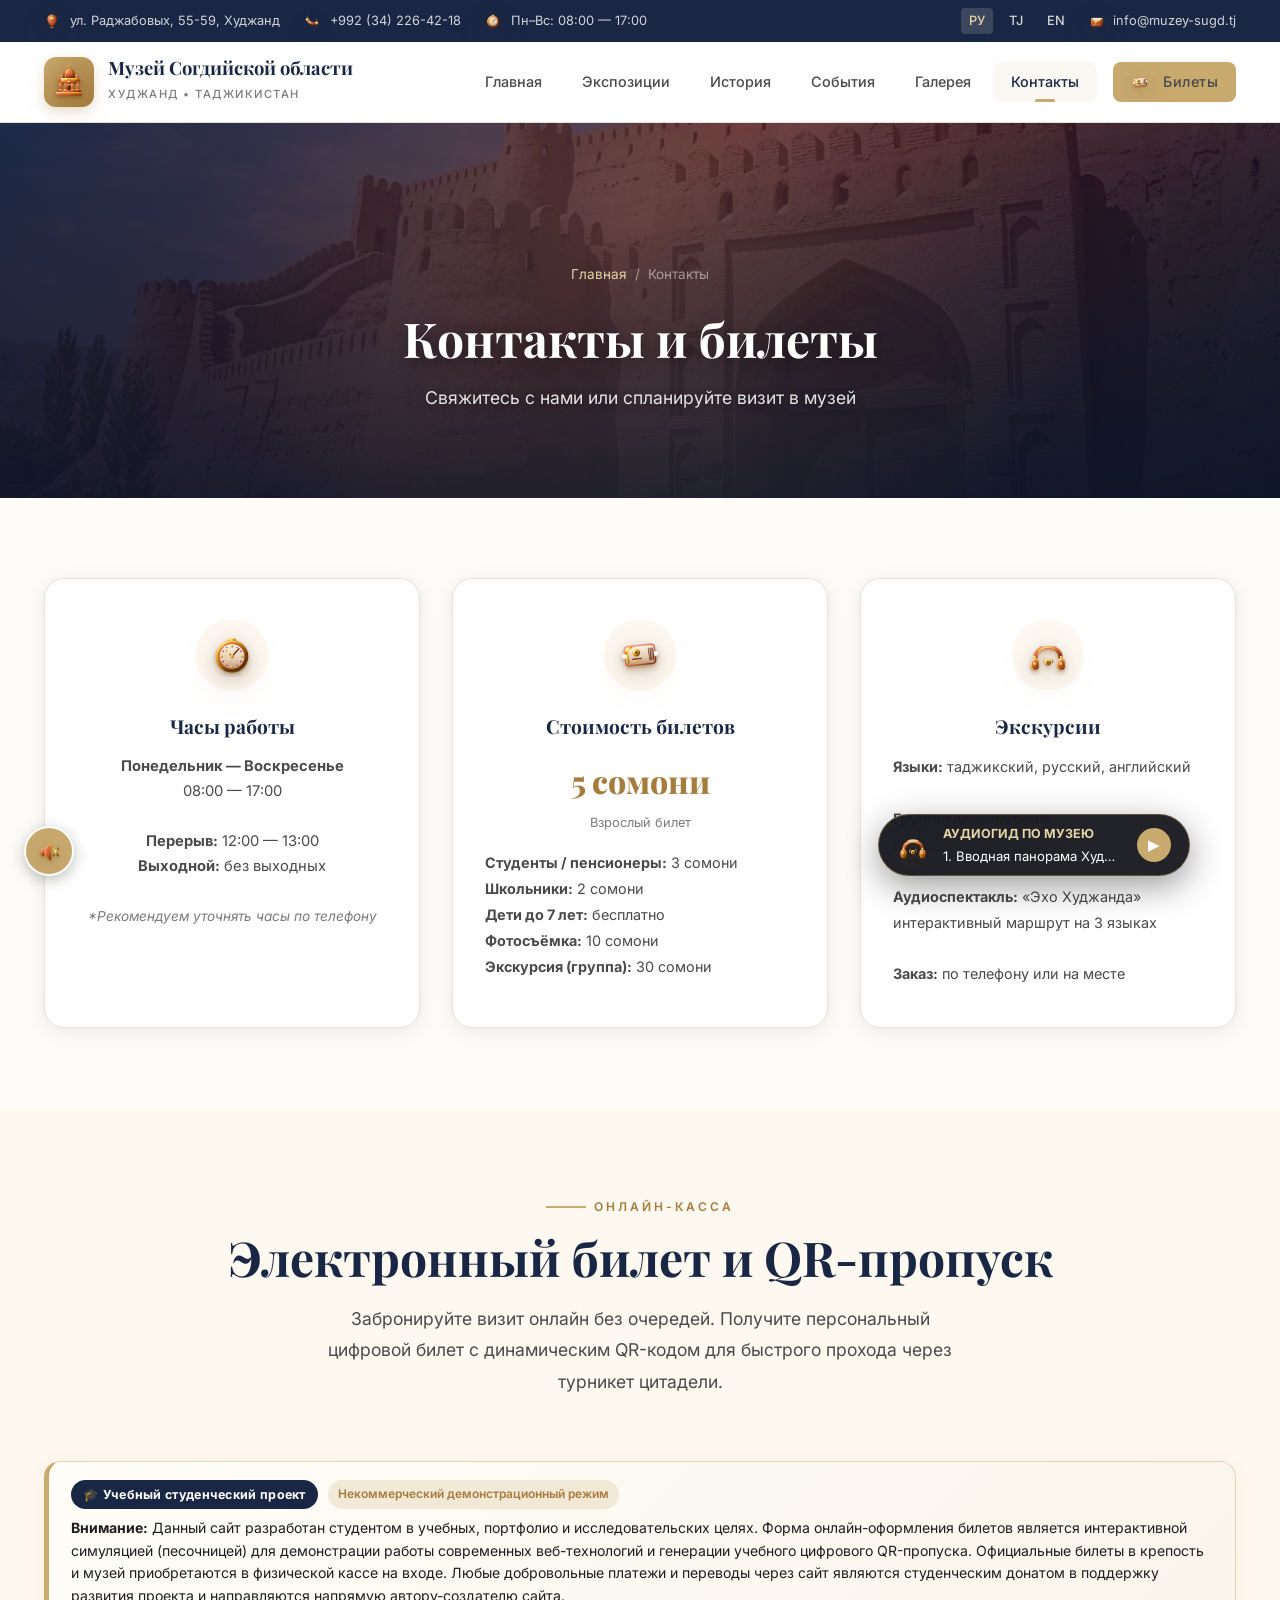
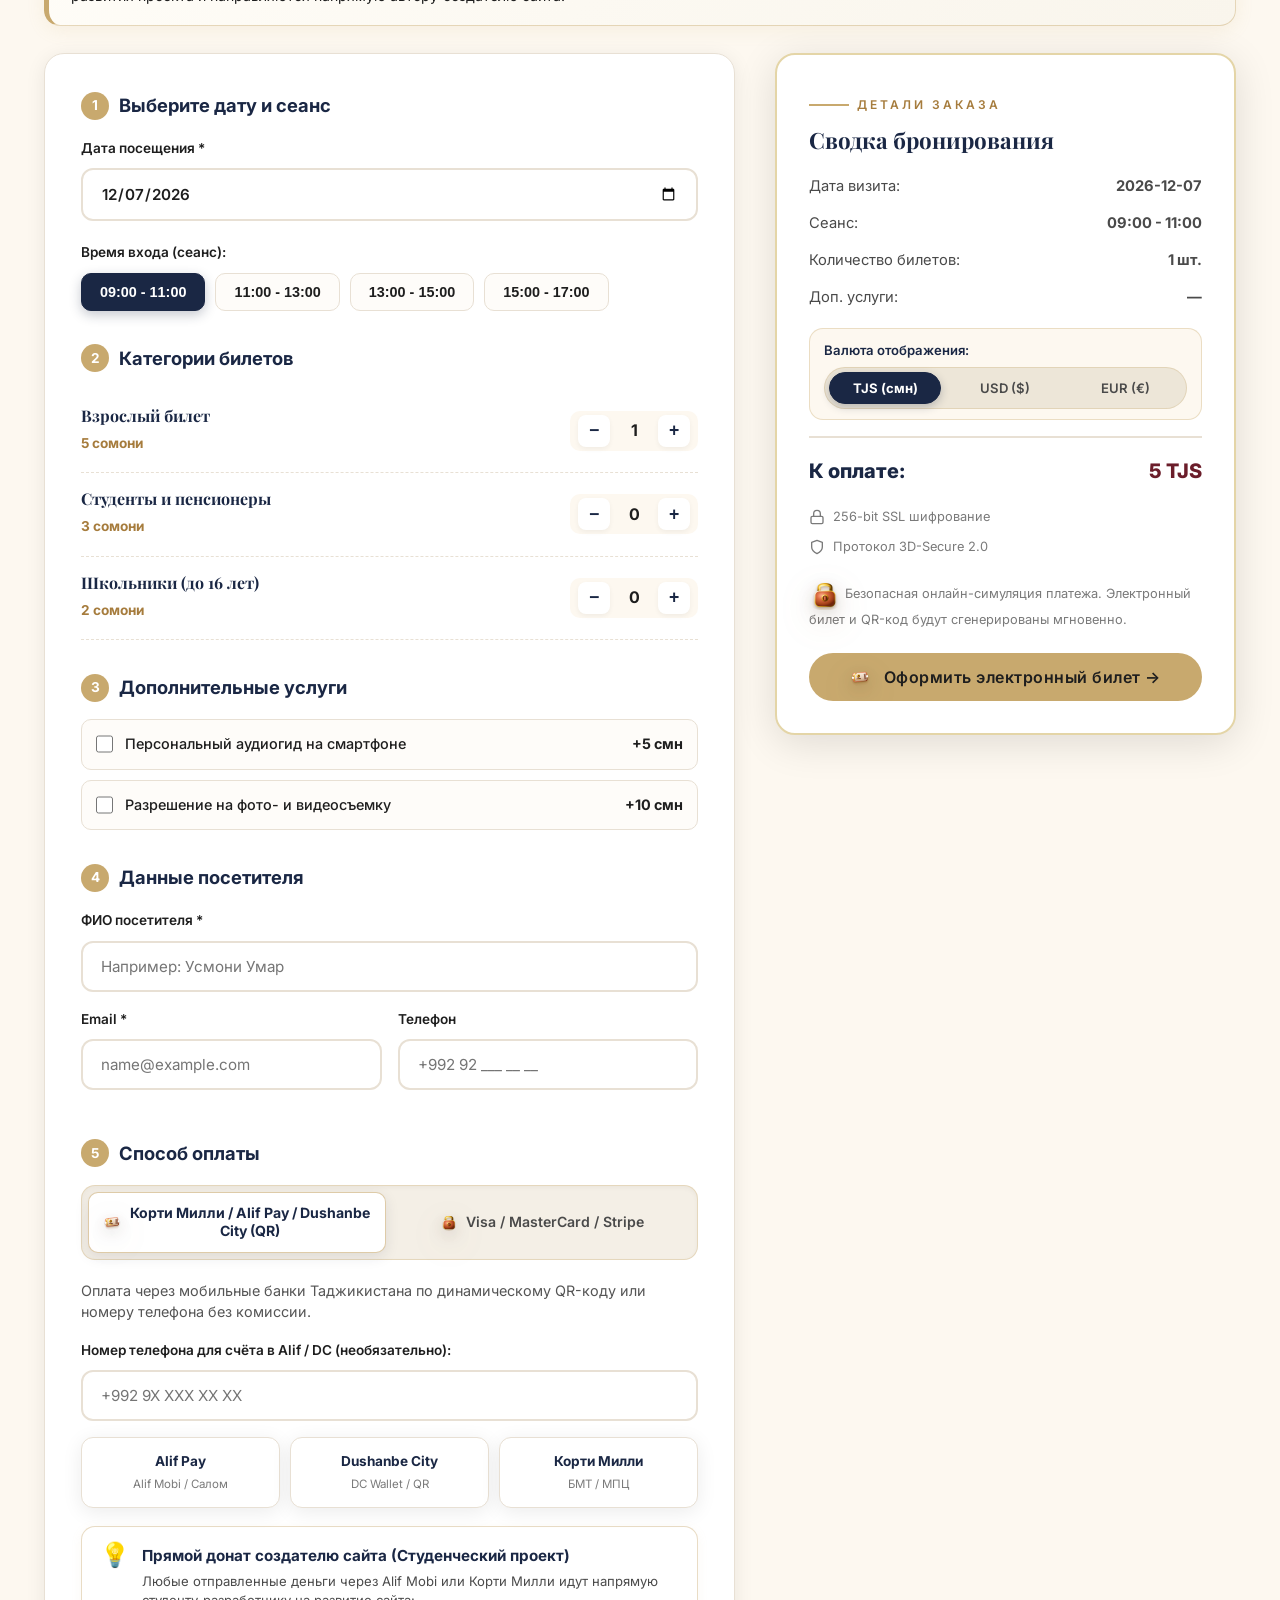
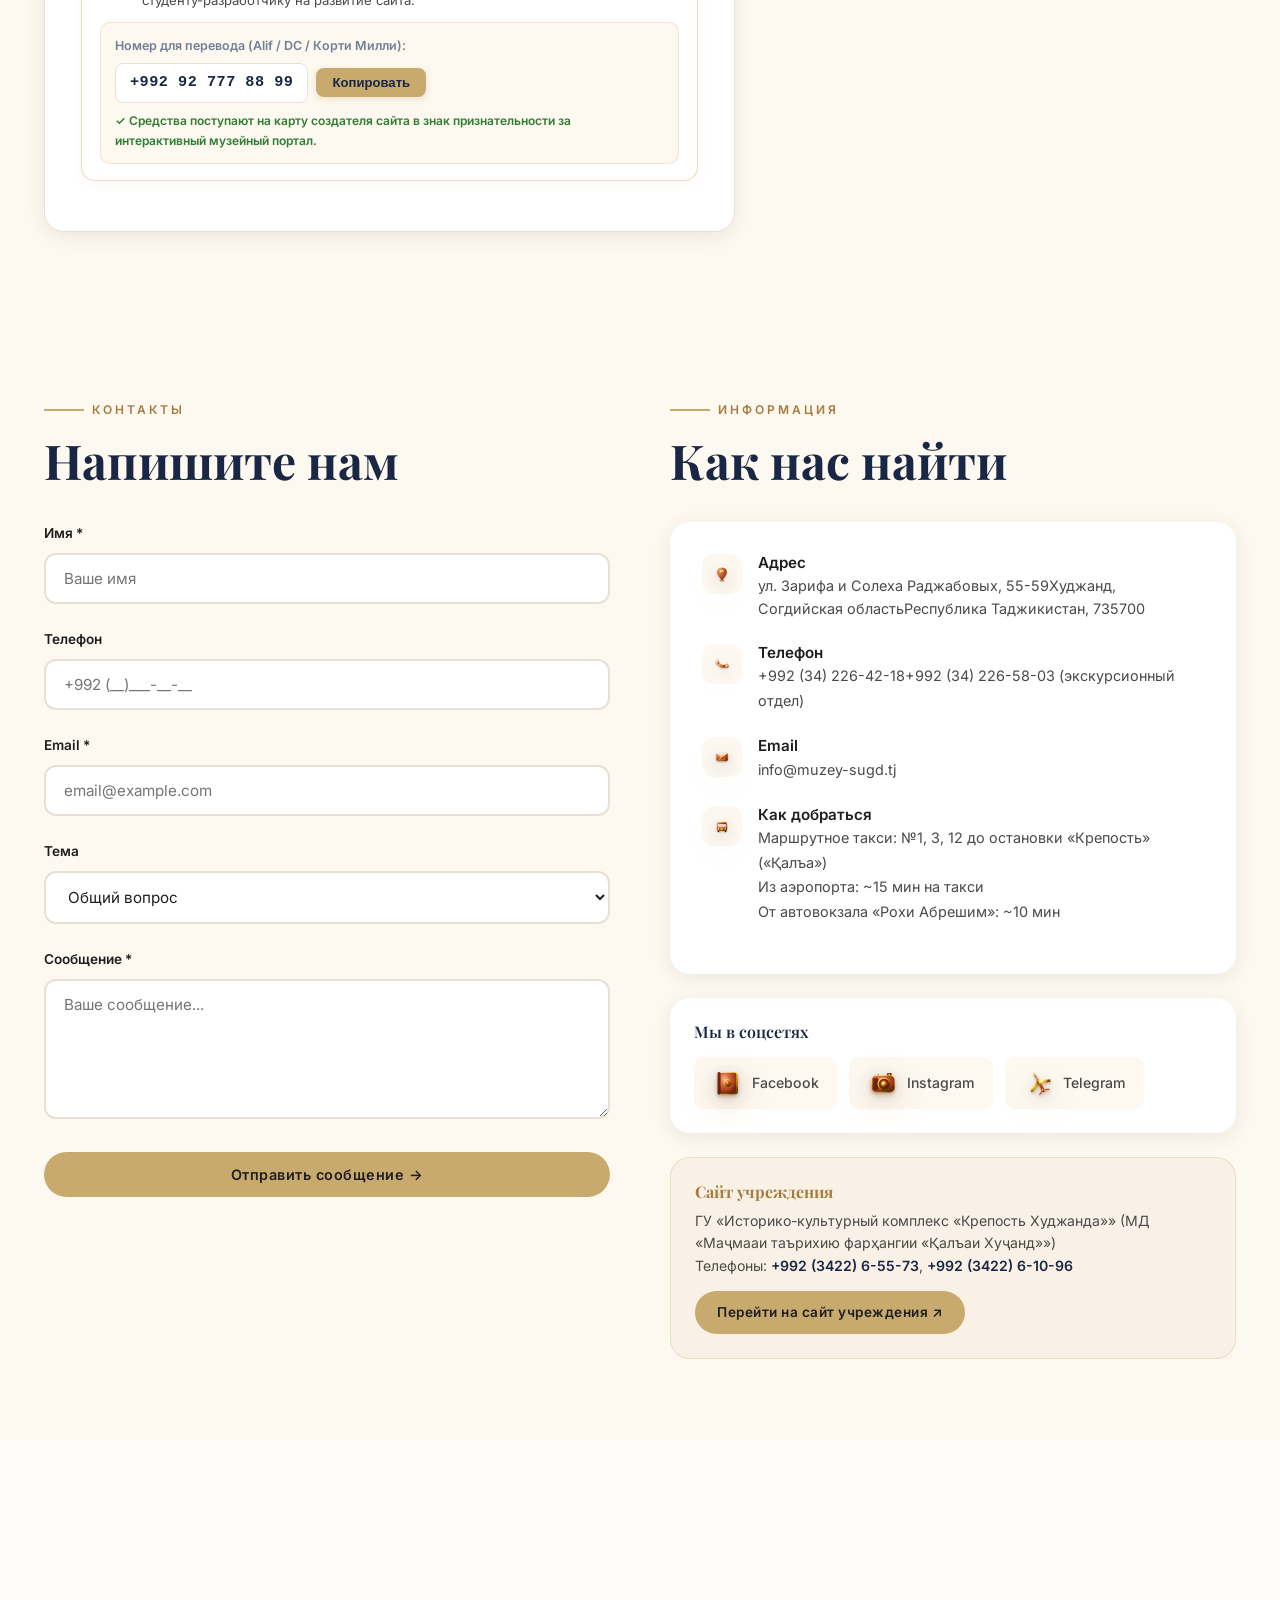
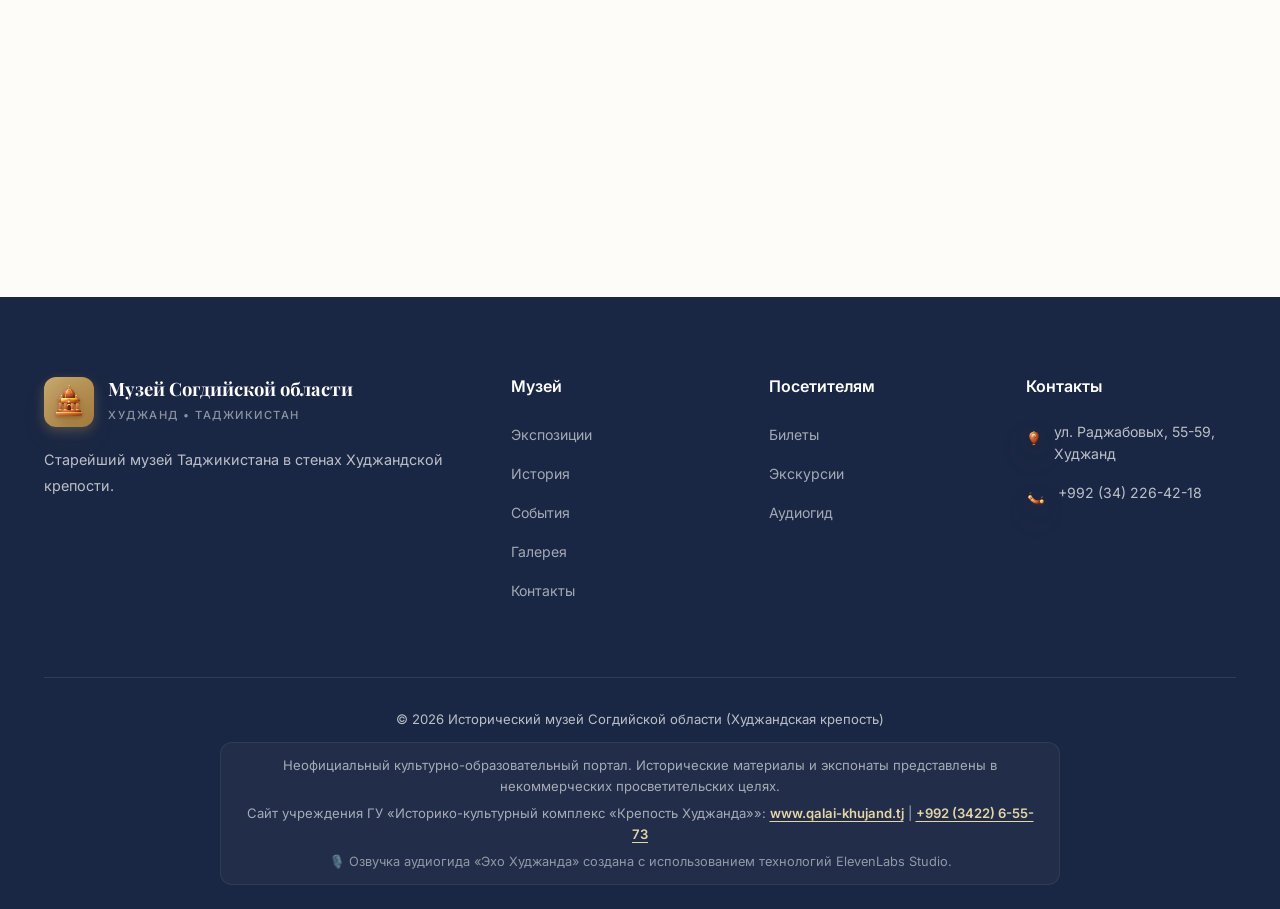
==== commit 35896717: "fix(checkout): redesign currency & payment buttons, eliminate modal action button truncation with 2x" ====
--- a/pages/contacts.html
+++ b/pages/contacts.html
@@ -8,11 +8,14 @@
 <meta content="Адрес (ул. Раджабовых, 55-59), график работы (ежедневно 08:00–17:00), стоимость входных билетов от 5 сомони и онлайн-бронирование экскурсий в Исторический музей в Худжанде." name="description"/>
 <meta name="robots" content="index, follow, max-image-preview:large, max-snippet:-1, max-video-preview:-1"/>
 <meta name="theme-color" content="#1A2744"/>
-
-<!-- Canonical & Language -->
+<meta name="google-site-verification" content="GSC_VERIFICATION_TOKEN_PLACEHOLDER"/>
+
+<!-- Canonical & Multilingual SEO -->
 <link rel="canonical" href="https://khujand-museum.com/pages/contacts"/>
 <link rel="alternate" hreflang="x-default" href="https://khujand-museum.com/pages/contacts.html"/>
 <link rel="alternate" hreflang="ru" href="https://khujand-museum.com/pages/contacts.html"/>
+<link rel="alternate" hreflang="tg" href="https://khujand-museum.com/pages/contacts.html"/>
+<link rel="alternate" hreflang="en" href="https://khujand-museum.com/pages/contacts.html"/>
 
 <!-- Open Graph / Facebook -->
 <meta property="og:type" content="article"/>
@@ -36,7 +39,7 @@
 <link as="style" href="https://fonts.googleapis.com/css2?family=Playfair+Display:ital,wght@0,400;0,600;0,700;0,800;1,400&amp;family=Inter:wght@300;400;500;600;700&amp;family=Noto+Serif:ital,wght@0,400;0,700;1,400&amp;display=swap" rel="preload"/>
 <link href="https://fonts.googleapis.com/css2?family=Playfair+Display:ital,wght@0,400;0,600;0,700;0,800;1,400&amp;family=Inter:wght@300;400;500;600;700&amp;family=Noto+Serif:ital,wght@0,400;0,700;1,400&amp;display=swap" media="print" onload="this.media='all'" rel="stylesheet"/>
 <noscript><link href="https://fonts.googleapis.com/css2?family=Playfair+Display:ital,wght@0,400;0,600;0,700;0,800;1,400&amp;family=Inter:wght@300;400;500;600;700&amp;family=Noto+Serif:ital,wght@0,400;0,700;1,400&amp;display=swap" rel="stylesheet"/></noscript>
-<link href="../css/style.css?v=3.2" rel="stylesheet"/>
+<link href="../css/style.css?v=3.5" rel="stylesheet"/>
 </head>
 <body data-page="contacts">
 <div id="preloader" style="display: none; opacity: 0; pointer-events: none; visibility: hidden;">
@@ -153,6 +156,20 @@
     </p>
   </div>
 
+  <!-- Студенческий дисклеймер (Educational / Non-commercial Demo) -->
+  <div class="student-disclaimer-card reveal">
+    <div class="disclaimer-header">
+      <span class="disclaimer-tag">🎓 Учебный студенческий проект</span>
+      <span class="disclaimer-subtag">Некоммерческий демонстрационный режим</span>
+    </div>
+    <p class="disclaimer-text">
+      <strong>Внимание:</strong> Данный сайт разработан студентом в учебных, портфолио и исследовательских целях. 
+      Форма онлайн-оформления билетов является интерактивной симуляцией (песочницей) для демонстрации работы современных веб-технологий и генерации учебного цифрового QR-пропуска. 
+      Официальные билеты в крепость и музей приобретаются в физической кассе на входе. 
+      Любые добровольные платежи и переводы через сайт являются студенческим донатом в поддержку развития проекта и направляются напрямую автору-создателю сайта.
+    </p>
+  </div>
+
   <div class="ticket-booking-grid">
     <div class="booking-card reveal-left">
       <form id="ticketBookingForm">
@@ -293,6 +310,29 @@
             <div class="local-badge-item">
               <span class="badge-title">Корти Милли</span>
               <span class="badge-sub">БМТ / МПЦ</span>
+            </div>
+          </div>
+
+          <!-- Прямой донат автору-создателю сайта -->
+          <div class="author-support-box">
+            <div class="author-support-header">
+              <span class="support-icon">💡</span>
+              <div>
+                <strong>Прямой донат создателю сайта (Студенческий проект)</strong>
+                <p>Любые отправленные деньги через Alif Mobi или Корти Милли идут напрямую студенту-разработчику на развитие сайта:</p>
+              </div>
+            </div>
+            <div class="author-support-details">
+              <div class="support-detail-item">
+                <span class="support-detail-label">Номер для перевода (Alif / DC / Корти Милли):</span>
+                <div class="copy-field">
+                  <code id="authorPhoneCode">+992 92 777 88 99</code>
+                  <button type="button" class="btn-copy-support" id="btnCopyAuthorPhone" aria-label="Скопировать номер телефона">Копировать</button>
+                </div>
+              </div>
+              <div class="support-note">
+                ✓ Средства поступают на карту создателя сайта в знак признательности за интерактивный музейный портал.
+              </div>
             </div>
           </div>
         </div>
@@ -566,9 +606,10 @@
   <div class="ticket-pass">
     <div class="ticket-pass-header">
       <button class="ticket-pass-close" id="closeTicketModal" aria-label="Закрыть">✕</button>
-      <div style="font-size: 1.8rem; margin-bottom: 6px;"><img src="../images/icons/icon-museum-3d.webp" class="clay-icon-3d" alt="Музей" width="40" height="40"></div>
+      <div style="font-size: 1.6rem; margin-bottom: 4px;"><img src="../images/icons/icon-museum-3d.webp" class="clay-icon-3d" alt="Музей" width="36" height="36"></div>
       <h3 data-i18n="modal.pass_title">ЭЛЕКТРОННЫЙ ПРОПУСК В МУЗЕЙ</h3>
       <p data-i18n="modal.pass_sub">Исторический музей Согдийской области • Худжанд</p>
+      <div class="ticket-pass-type-badge">УЧЕБНЫЙ ДЕМО-ОБРАЗЕЦ</div>
     </div>
     <div class="ticket-pass-body">
       <div class="ticket-meta-grid">
@@ -588,30 +629,30 @@
           <label data-i18n="modal.total_paid">Статус / Оплата</label>
           <div class="ticket-status-pill status-paid" id="ticketStatusPill">
             <span class="status-pulse-dot"></span>
-            <span style="color: #2e7d32; font-weight: 700;" id="passStatus">ОПЛАЧЕНО • 5 TJS</span>
+            <span style="color: #2e7d32; font-weight: 700;" id="passStatus">ОПЛАЧЕНО (ДЕМО) • 5 TJS</span>
           </div>
         </div>
       </div>
 
       <div class="ticket-qr-center">
-        <canvas id="ticketQrCanvas" width="160" height="160"></canvas>
+        <canvas id="ticketQrCanvas" width="135" height="135"></canvas>
         <div class="ticket-code-id" id="passCodeId">KS-2026-7842</div>
         <div class="ticket-crypto-sig" id="passSignature" style="font-family: monospace; font-size: 0.72rem; color: var(--text-light); margin-top: 2px;">SIG: 8E4D-2C1A-09F7-B3E5</div>
         <span style="font-size: 0.75rem; color: var(--text-light); margin-top: 4px;" data-i18n="modal.qr_instruction">Поднесите QR-код к сканеру на турникете крепости</span>
       </div>
 
       <div class="ticket-pass-actions">
-        <button type="button" class="btn btn-outline" id="printTicketBtn"><img src="../images/icons/icon-print-3d.webp" class="clay-icon-3d" alt="Печать" width="16" height="16"> <span data-i18n="modal.btn_print">Распечатать билет</span></button>
+        <button type="button" class="btn btn-outline" id="printTicketBtn"><img src="../images/icons/icon-print-3d.webp" class="clay-icon-3d" alt="Печать" width="16" height="16"> <span data-i18n="modal.btn_print">Печать</span></button>
         <button type="button" class="btn btn-outline" id="downloadTicketPdfBtn"><svg width="16" height="16" viewBox="0 0 24 24" fill="none" stroke="currentColor" stroke-width="2" stroke-linecap="round" stroke-linejoin="round" aria-hidden="true"><path d="M14 2H6a2 2 0 0 0-2 2v16a2 2 0 0 0 2 2h12a2 2 0 0 0 2-2V8z"></path><polyline points="14 2 14 8 20 8"></polyline><line x1="16" y1="13" x2="8" y2="13"></line><line x1="16" y1="17" x2="8" y2="17"></line><polyline points="10 9 9 9 8 9"></polyline></svg> <span data-i18n="modal.btn_download_pdf">Скачать PDF</span></button>
         <button type="button" class="btn btn-outline" id="downloadTicketPngBtn"><svg width="16" height="16" viewBox="0 0 24 24" fill="none" stroke="currentColor" stroke-width="2" stroke-linecap="round" stroke-linejoin="round" aria-hidden="true"><rect x="3" y="3" width="18" height="18" rx="2" ry="2"></rect><circle cx="8.5" cy="8.5" r="1.5"></circle><polyline points="21 15 16 10 5 21"></polyline></svg> <span data-i18n="modal.btn_download_png">Скачать PNG</span></button>
+        <button type="button" class="btn btn-primary" id="saveTicketBtn" data-i18n="modal.btn_ok">Готово</button>
         <span id="downloadTicketImageBtn" style="display:none;" aria-hidden="true"></span>
-        <button type="button" class="btn btn-primary" id="saveTicketBtn" data-i18n="modal.btn_ok">Готово</button>
       </div>
     </div>
   </div>
 </div>
 
-<script defer="" src="../js/main.js?v=3.2"></script>
+<script defer="" src="../js/main.js?v=3.5"></script>
 <script defer="" src="../js/animations.js?v=2.8"></script>
 <script type="module" src="../js/app-enhancements.js"></script>
 </body>
--- a/css/style.css
+++ b/css/style.css
@@ -416,16 +416,17 @@
   position: fixed;
   inset: 0;
   background: rgba(11, 14, 20, 0.85);
-  backdrop-filter: blur(10px);
+  backdrop-filter: blur(8px);
+  -webkit-backdrop-filter: blur(8px);
   z-index: 100000;
   display: flex;
   align-items: center;
   justify-content: center;
-  padding: 20px 10px;
+  padding: 16px;
   overflow-y: auto;
   opacity: 0;
   visibility: hidden;
-  transition: all 0.3s ease;
+  transition: opacity 0.3s ease, visibility 0.3s ease;
 }
 .ticket-modal-backdrop.active {
   opacity: 1;
@@ -434,46 +435,64 @@
 .ticket-pass {
   background: #FFFFFF;
   width: 100%;
-  max-width: 560px;
+  max-width: 520px;
+  max-height: 92vh;
   border-radius: 20px;
   overflow: hidden;
-  box-shadow: 0 30px 80px rgba(0, 0, 0, 0.5);
+  box-shadow: 0 25px 70px rgba(0, 0, 0, 0.5);
   position: relative;
-  animation: ticketPop 0.4s cubic-bezier(0.175, 0.885, 0.32, 1.275);
+  display: flex;
+  flex-direction: column;
+  animation: ticketPop 0.35s cubic-bezier(0.175, 0.885, 0.32, 1.275);
 }
 @keyframes ticketPop {
-  0% { transform: scale(0.9) translateY(30px); opacity: 0; }
+  0% { transform: scale(0.92) translateY(24px); opacity: 0; }
   100% { transform: scale(1) translateY(0); opacity: 1; }
 }
 .ticket-pass-header {
   background: linear-gradient(135deg, var(--deep-blue) 0%, var(--burgundy) 100%);
   color: #FFFFFF;
-  padding: 28px;
+  padding: 18px 24px;
   text-align: center;
   position: relative;
+  flex-shrink: 0;
 }
 .ticket-pass-header h3 {
   color: #FFFFFF;
-  font-size: 1.35rem;
-  margin-bottom: 4px;
+  font-size: 1.15rem;
+  margin: 2px 0;
+  letter-spacing: 0.5px;
 }
 .ticket-pass-header p {
   color: var(--gold-light);
-  font-size: 0.82rem;
-  letter-spacing: 1.5px;
+  font-size: 0.78rem;
+  letter-spacing: 1px;
   text-transform: uppercase;
+  margin: 0;
+}
+.ticket-pass-type-badge {
+  display: inline-block;
+  background: rgba(200, 169, 110, 0.25);
+  color: #FFFFFF;
+  padding: 2px 10px;
+  border-radius: 999px;
+  font-size: 0.68rem;
+  font-weight: 700;
+  margin-top: 4px;
+  letter-spacing: 0.5px;
+  border: 1px solid rgba(200, 169, 110, 0.4);
 }
 .ticket-pass-close {
   position: absolute;
-  top: 16px;
-  right: 18px;
+  top: 14px;
+  right: 16px;
   background: rgba(255, 255, 255, 0.2);
   border: none;
   color: #FFFFFF;
-  width: 32px;
-  height: 32px;
+  width: 30px;
+  height: 30px;
   border-radius: 50%;
-  font-size: 1.2rem;
+  font-size: 1.1rem;
   cursor: pointer;
   display: flex;
   align-items: center;
@@ -484,18 +503,20 @@
   background: rgba(255, 255, 255, 0.4);
 }
 .ticket-pass-body {
-  padding: 30px;
+  padding: 18px 24px 22px;
+  overflow-y: auto;
+  -webkit-overflow-scrolling: touch;
 }
 .ticket-meta-grid {
   display: grid;
   grid-template-columns: 1fr 1fr;
-  gap: 16px;
-  margin-bottom: 24px;
-  padding-bottom: 20px;
-  border-bottom: 2px dashed #E0D9CD;
+  gap: 10px;
+  margin-bottom: 14px;
+  padding-bottom: 12px;
+  border-bottom: 1.5px dashed #E0D9CD;
 }
 .ticket-meta-item label {
-  font-size: 0.72rem;
+  font-size: 0.7rem;
   text-transform: uppercase;
   letter-spacing: 1px;
   color: var(--text-light);
@@ -503,7 +524,7 @@
   margin-bottom: 2px;
 }
 .ticket-meta-item span {
-  font-size: 0.95rem;
+  font-size: 0.9rem;
   font-weight: 700;
   color: var(--deep-blue);
 }
@@ -512,33 +533,43 @@
   flex-direction: column;
   align-items: center;
   justify-content: center;
-  padding: 16px;
+  padding: 12px;
   background: var(--cream);
-  border-radius: 16px;
+  border-radius: 14px;
   border: 1px solid var(--border-light);
-  margin-bottom: 24px;
+  margin-bottom: 16px;
 }
 #ticketQrCanvas {
   background: #FFFFFF;
-  padding: 10px;
-  border-radius: 12px;
-  box-shadow: 0 4px 15px rgba(0,0,0,0.06);
+  padding: 6px;
+  border-radius: 10px;
+  box-shadow: 0 4px 12px rgba(0,0,0,0.06);
 }
 .ticket-code-id {
   font-family: monospace;
-  font-size: 1.1rem;
+  font-size: 1rem;
   font-weight: 700;
   color: var(--deep-blue);
-  letter-spacing: 2px;
-  margin-top: 10px;
+  letter-spacing: 1.5px;
+  margin-top: 6px;
 }
 .ticket-pass-actions {
-  display: flex;
-  gap: 12px;
+  display: grid;
+  grid-template-columns: 1fr 1fr;
+  gap: 10px;
+  width: 100%;
 }
 .ticket-pass-actions .btn {
-  flex: 1;
+  display: inline-flex;
+  align-items: center;
   justify-content: center;
+  gap: 6px;
+  padding: 10px 14px;
+  font-size: 0.85rem;
+  font-weight: 600;
+  border-radius: 10px;
+  width: 100%;
+  white-space: nowrap;
 }
 
 /* ===== FACET SEARCH & FILTERS (EXPOSITIONS & GALLERY) ===== */
@@ -2476,45 +2507,100 @@
 }
 
 /* ===== CHECKOUT UI & PAYMENT TABS ===== */
+/* Студенческий дисклеймер (Educational Demo Banner) */
+.student-disclaimer-card {
+  background: linear-gradient(135deg, #FFFDF8 0%, #F9F5EC 100%);
+  border: 1.5px solid rgba(200, 169, 110, 0.45);
+  border-left: 5px solid var(--gold, #C8A96E);
+  border-radius: 16px;
+  padding: 18px 22px;
+  margin-bottom: 26px;
+  box-shadow: 0 4px 18px rgba(200, 169, 110, 0.12);
+}
+.disclaimer-header {
+  display: flex;
+  align-items: center;
+  gap: 10px;
+  flex-wrap: wrap;
+  margin-bottom: 8px;
+}
+.disclaimer-tag {
+  display: inline-flex;
+  align-items: center;
+  gap: 6px;
+  background: var(--deep-blue, #1A2744);
+  color: #FFFFFF !important;
+  padding: 4px 12px;
+  border-radius: 999px;
+  font-size: 0.78rem;
+  font-weight: 700;
+  letter-spacing: 0.3px;
+}
+.disclaimer-subtag {
+  background: rgba(200, 169, 110, 0.22);
+  color: var(--gold-dark, #8A6D3B);
+  padding: 4px 10px;
+  border-radius: 999px;
+  font-size: 0.75rem;
+  font-weight: 600;
+}
+.disclaimer-text {
+  font-size: 0.88rem;
+  color: var(--text-dark, #2D3748);
+  line-height: 1.6;
+  margin: 0;
+}
+
+/* Payment Tabs & Switcher */
 .payment-tabs-wrapper {
   margin: 16px 0 20px;
 }
 .payment-tabs {
   display: flex;
-  gap: 10px;
-  background: var(--cream, #F7F4EE);
+  gap: 8px;
+  background: #F4EFE6;
   padding: 6px;
   border-radius: 14px;
-  border: 1px solid var(--border-light, #E2DACB);
+  border: 1.5px solid rgba(200, 169, 110, 0.35);
+  box-shadow: inset 0 2px 5px rgba(0, 0, 0, 0.04);
 }
 .payment-tab {
   flex: 1;
+  appearance: none;
+  -webkit-appearance: none;
+  outline: none;
   display: inline-flex;
   align-items: center;
   justify-content: center;
   gap: 8px;
-  padding: 10px 14px;
+  padding: 11px 14px;
   background: transparent;
-  border: none;
+  border: 1.5px solid transparent;
   border-radius: 10px;
+  font-family: 'Inter', sans-serif;
   font-size: 0.88rem;
   font-weight: 600;
   color: var(--text-medium, #4A5568);
   cursor: pointer;
-  transition: all 0.25s ease;
+  transition: all 0.25s cubic-bezier(0.4, 0, 0.2, 1);
+  text-align: center;
+  line-height: 1.3;
 }
 .payment-tab:hover {
   color: var(--deep-blue, #1A2B4C);
-  background: rgba(255, 255, 255, 0.6);
+  background: rgba(255, 255, 255, 0.7);
 }
 .payment-tab.active {
   background: #FFFFFF;
   color: var(--deep-blue, #1A2B4C);
-  box-shadow: 0 4px 12px rgba(0, 0, 0, 0.08);
+  border-color: rgba(200, 169, 110, 0.6);
+  box-shadow: 0 4px 14px rgba(26, 39, 68, 0.1);
+  font-weight: 700;
 }
 .payment-tab .clay-icon-3d {
   width: 18px;
   height: 18px;
+  flex-shrink: 0;
 }
 
 .payment-panel {
@@ -2548,6 +2634,96 @@
   font-size: 0.72rem;
   color: var(--text-light, #718096);
   margin-top: 2px;
+}
+
+/* Прямой донат автору (Author Support Box) */
+.author-support-box {
+  margin: 18px 0 14px;
+  background: #FFFFFF;
+  border: 1.5px solid rgba(200, 169, 110, 0.4);
+  border-radius: 14px;
+  padding: 16px 18px;
+  box-shadow: 0 3px 12px rgba(200, 169, 110, 0.08);
+}
+.author-support-header {
+  display: flex;
+  gap: 12px;
+  align-items: flex-start;
+  margin-bottom: 12px;
+}
+.author-support-header .support-icon {
+  font-size: 1.5rem;
+  line-height: 1;
+}
+.author-support-header strong {
+  display: block;
+  font-size: 0.95rem;
+  color: var(--deep-blue, #1A2744);
+  margin-bottom: 4px;
+}
+.author-support-header p {
+  font-size: 0.82rem;
+  color: var(--text-medium, #4A5568);
+  margin: 0;
+  line-height: 1.45;
+}
+.author-support-details {
+  background: var(--cream, #FAF7F2);
+  padding: 12px 14px;
+  border-radius: 10px;
+  border: 1px solid rgba(200, 169, 110, 0.25);
+}
+.support-detail-item {
+  display: flex;
+  flex-direction: column;
+  gap: 6px;
+}
+.support-detail-label {
+  font-size: 0.78rem;
+  font-weight: 600;
+  color: var(--text-muted, #718096);
+}
+.copy-field {
+  display: flex;
+  align-items: center;
+  gap: 8px;
+  flex-wrap: wrap;
+}
+.copy-field code {
+  background: #FFFFFF;
+  border: 1px solid var(--border-light, #E2DACB);
+  padding: 6px 14px;
+  border-radius: 8px;
+  font-size: 0.95rem;
+  font-weight: 700;
+  color: var(--deep-blue, #1A2744);
+  letter-spacing: 0.5px;
+  font-family: monospace;
+}
+.btn-copy-support {
+  appearance: none;
+  -webkit-appearance: none;
+  background: var(--gold, #C8A96E);
+  border: none;
+  color: #1A2744;
+  padding: 7px 16px;
+  border-radius: 8px;
+  font-size: 0.82rem;
+  font-weight: 700;
+  cursor: pointer;
+  transition: all 0.2s ease;
+  box-shadow: 0 2px 6px rgba(200, 169, 110, 0.3);
+}
+.btn-copy-support:hover {
+  background: var(--gold-dark, #8A6D3B);
+  color: #FFFFFF;
+  transform: translateY(-1px);
+}
+.support-note {
+  font-size: 0.75rem;
+  color: #2E7D32;
+  margin-top: 8px;
+  font-weight: 600;
 }
 
 /* Sandbox Quick-fill Chips */
@@ -2574,6 +2750,8 @@
   gap: 6px;
 }
 .sandbox-chip {
+  appearance: none;
+  -webkit-appearance: none;
   background: #FFFFFF;
   border: 1px solid var(--border-light, #E2DACB);
   border-radius: 20px;
@@ -2623,39 +2801,50 @@
   margin-top: 4px;
 }
 
-/* Currency Converter Buttons */
+/* Currency Converter Buttons (Claymorphic Pill Style) */
 .currency-converter-box {
-  background: rgba(26, 43, 76, 0.03);
+  background: var(--cream, #FAF7F2);
   padding: 10px 14px;
-  border-radius: 12px;
-  border: 1px solid rgba(200, 169, 110, 0.25);
+  border-radius: 14px;
+  border: 1px solid rgba(200, 169, 110, 0.35);
+  margin: 18px 0 14px;
 }
 .currency-toggle-group {
   display: flex;
-  gap: 6px;
+  gap: 8px;
+  background: #EDE6D8;
+  padding: 4px;
+  border-radius: 999px;
+  border: 1px solid rgba(200, 169, 110, 0.3);
 }
 .currency-btn {
   flex: 1;
-  padding: 6px 8px;
-  background: #FFFFFF;
-  border: 1px solid var(--border-light, #E2DACB);
-  border-radius: 8px;
-  font-size: 0.8rem;
+  appearance: none;
+  -webkit-appearance: none;
+  outline: none;
+  border: 1px solid transparent;
+  padding: 7px 10px;
+  background: transparent;
+  border-radius: 999px;
+  font-family: 'Inter', sans-serif;
+  font-size: 0.82rem;
   font-weight: 600;
   color: var(--text-medium, #4A5568);
   cursor: pointer;
-  transition: all 0.2s ease;
+  transition: all 0.25s cubic-bezier(0.4, 0, 0.2, 1);
   text-align: center;
+  box-shadow: none;
 }
 .currency-btn:hover {
-  border-color: var(--gold, #C8A96E);
-  color: var(--deep-blue, #1A2B4C);
+  color: var(--deep-blue, #1A2744);
+  background: rgba(255, 255, 255, 0.7);
 }
 .currency-btn.active {
-  background: var(--deep-blue, #1A2B4C);
-  color: #FFFFFF;
-  border-color: var(--deep-blue, #1A2B4C);
-  box-shadow: 0 2px 6px rgba(26, 43, 76, 0.2);
+  background: var(--deep-blue, #1A2744);
+  color: #FFFFFF !important;
+  border-color: var(--deep-blue, #1A2744);
+  box-shadow: 0 3px 8px rgba(26, 39, 68, 0.25);
+  font-weight: 700;
 }
 
 /* Ticket Status Pill & Pulse */
@@ -2695,9 +2884,11 @@
 @media (max-width: 600px) {
   .ticket-modal-backdrop {
     align-items: flex-start;
+    padding: 12px;
   }
   .ticket-pass {
     margin: auto;
+    max-height: 94vh;
   }
   .local-gateways-info {
     grid-template-columns: 1fr;
@@ -2706,7 +2897,12 @@
     grid-template-columns: 1fr !important;
   }
   .ticket-pass-actions {
-    flex-direction: column;
-  }
-}
-
+    grid-template-columns: 1fr 1fr;
+    gap: 8px;
+  }
+}
+@media (max-width: 380px) {
+  .ticket-pass-actions {
+    grid-template-columns: 1fr;
+  }
+}
